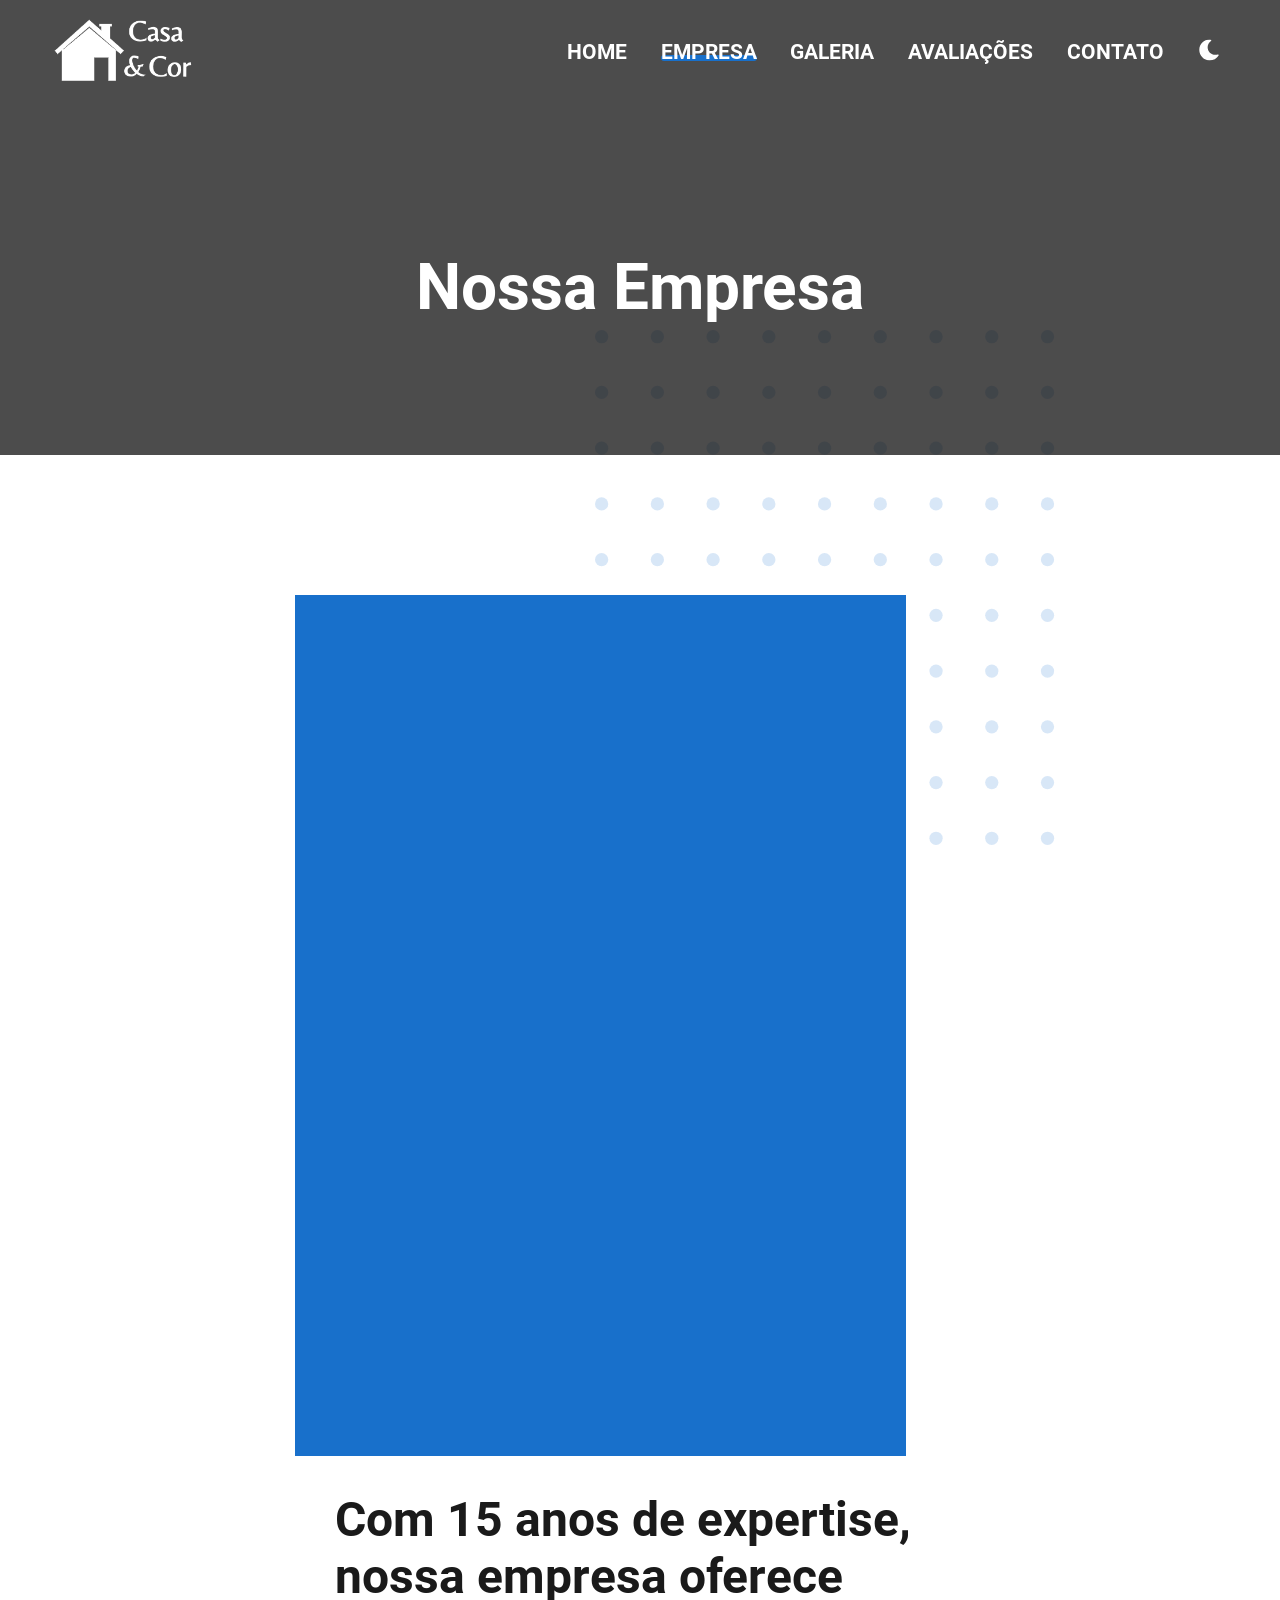
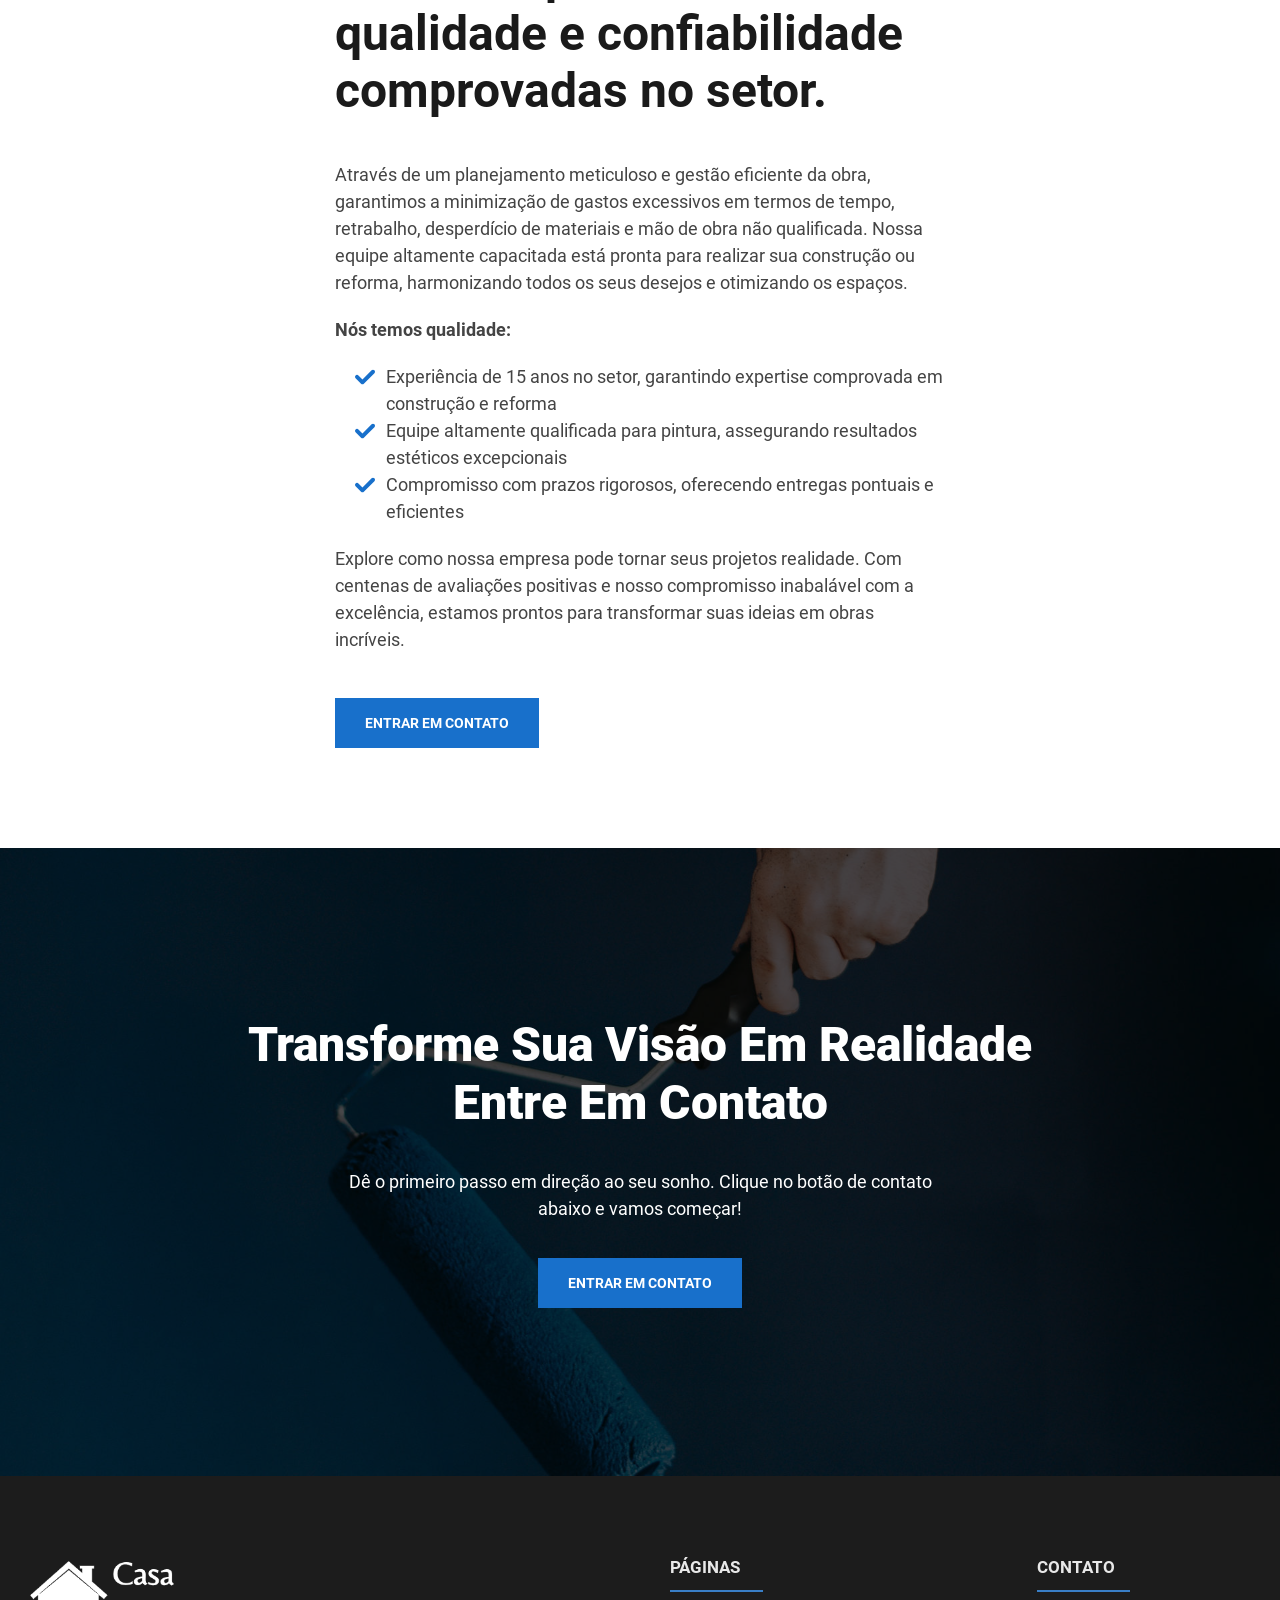
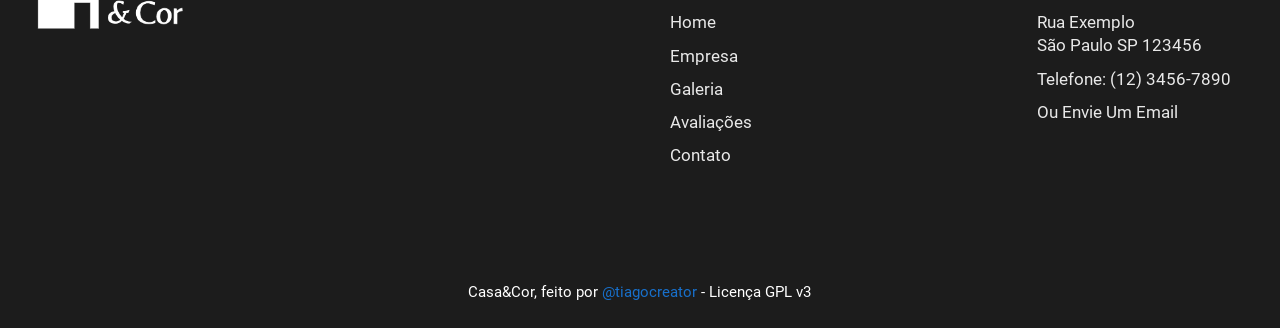
==== about.html @ 35d871e2 "Update License text under the footer" ====
<!DOCTYPE html>
<html lang="pt-BR">

<head>
    <meta charset="UTF-8" />
    <meta http-equiv="X-UA-Compatible" content="IE=edge" />
    <meta name="viewport" content="width=device-width, initial-scale=1.0" />

    <link rel="canonical" href="https://casa-e-cor.vercel.app/" />
    <meta name="description" content="Construção, reforma e pintura de qualidade para transformar seu espaço." />
    <meta name="keywords"
        content="construção, reforma, pintura, empreiteira, serviços de construção, renovação, reformas de casas, construção comercial, reparos, pintura de interiores, pintura de exteriores, construtora, empreiteiro, remodelação, empreiteira de obras, reforma residencial, serviços de pintura, obras comerciais">

    <!--Exibição em mídias sociais-->
    <meta property="og:title" content="" />
    <meta property="og:description" content="" />
    <meta property="og:type" content="website" />
    <meta property="og:url" content="" />
    <meta property="og:image" content="/images/social.jpg" />
    <meta property="og:image:secure_url" content="/images/social.jpg" />

    <!--Favicons-->
    <link rel="apple-touch-icon" sizes="180x180" href="/apple-touch-icon.png">
    <link rel="icon" type="image/png" sizes="32x32" href="/favicon-32x32.png">
    <link rel="icon" type="image/png" sizes="16x16" href="/favicon-16x16.png">
    <link rel="manifest" href="/site.webmanifest">
    <link rel="mask-icon" href="/safari-pinned-tab.svg" color="#5bbad5">
    <meta name="msapplication-TileColor" content="#2b5797">
    <meta name="theme-color" content="#ffffff">

    <!-- Pré-carregar -->
    <link rel="preload" as="image" href="/images/landing-about-m.jpg" />
    <link rel="preload" as="font" type="font/woff2" href="fonts/roboto-v29-latin-regular.woff2" crossorigin />
    <link rel="preload" as="font" type="font/woff2" href="fonts/roboto-v29-latin-700.woff2" crossorigin />

    <link rel="stylesheet" href="/css/root.css">
    <link rel="stylesheet" href="/css/about.css">
    <link rel="stylesheet" href="/css/dark.css">

    <title>Casa&Cor | Construção, Reforma e Pintura</title>
</head>

<body>
    <!--Para Leitores de Tela-->
    <a class="skip" aria-label="skip to main content" href="#main">Click To Skip To Main Content</a>

    <!-- ============================================ -->
    <!--                  Navegação                   -->
    <!-- ============================================ -->

    <div id="navigation">
        <div aria-hidden="true" class="background-color-div">
            <!--
                Esta div é usada para corrigir um erro de z-index onde o 
                #navbar-menu abre na frente da #navigation. Esta barra coloca
                o #navbar-menu atrás do #navigation.
            -->
        </div>
        <div class="container">
            <a class="logo" aria-label="click to go to home page" href="/index.html">
                <!--
                    Se não tiver uma verão dark do logo, remover a tag img da versão dark do logo, e também a classe .light da tag img da versão light do logo
                -->

                <!--Logo Light-->
                <img class="light" aria-hidden="true" src="/images/logo-light.png" decoding="async" alt="logo"
                    width="250" height="117" />

                <!--Logo Dark-->
                <img class="dark" aria-hidden="true" src="/images/logo-blue.png" decoding="async" loading="lazy"
                    alt="logo" width="250" height="117" />
            </a>

            <!--Nagevação Principal-->
            <nav id="navbar-menu">
                <ul>
                    <li><a href="/index.html">Home</a></li>
                    <li><a class="active" href="/about.html">Empresa</a></li>
                    <li><a href="/projects.html">Galeria</a></li>
                    <li><a href="/reviews.html">Avaliações</a></li>
                    <li><a href="/contact.html">Contato</a></li>
                </ul>
            </nav>

            <!--Ativar Modo Dark-->
            <button id="dark-mode-toggle">
                <svg class="moon" xmlns="http://www.w3.org/2000/svg" viewBox="0 0 480 480"
                    style="enable-background: new 0 0 480 480" xml:space="preserve">
                    <path
                        d="M459.782 347.328c-4.288-5.28-11.488-7.232-17.824-4.96-17.76 6.368-37.024 9.632-57.312 9.632-97.056 0-176-78.976-176-176 0-58.4 28.832-112.768 77.12-145.472 5.472-3.712 8.096-10.4 6.624-16.832S285.638 2.4 279.078 1.44C271.59.352 264.134 0 256.646 0c-132.352 0-240 107.648-240 240s107.648 240 240 240c84 0 160.416-42.688 204.352-114.176 3.552-5.792 3.04-13.184-1.216-18.496z" />
                </svg>
                <img class="sun" aria-hidden="true" src="/images/sun.svg" decoding="async" alt="lua" width="15"
                    height="15" />
            </button>

            <!--Ativar Navegação Mobile-->
            <button class="hamburger-menu">
                <span aria-hidden="true"></span>
            </button>
        </div>
    </div>

    <main id="main">
        <!-- ============================================ -->
        <!--                Página Principal              -->
        <!-- ============================================ -->

        <section id="int-hero">
            <h1 id="home-h">Nossa Empresa</h1>
            <picture>
                <source media="(max-width: 600px)" srcset="/images/landing-about-m.jpg">
                <source media="(min-width: 601px)" srcset="/images/landing-about.jpg">
                <img aria-hidden="true" decoding="async" src="/images/landing-about.jpg" alt="cabinets" width="500"
                    height="333">
            </picture>
        </section>

        <!-- ============================================ -->
        <!--                   Sobre                      -->
        <!-- ============================================ -->

        <section id="sidebyside" class="sidebyside">
            <div class="container">
                <div class="content">
                    <h2 class="title">Com 15 anos de expertise, nossa empresa oferece qualidade e confiabilidade
                        comprovadas no
                        setor.</h2>
                    <p>
                        Através de um planejamento meticuloso e gestão eficiente da obra, garantimos a minimização de
                        gastos
                        excessivos em
                        termos de tempo, retrabalho, desperdício de materiais e mão de obra não qualificada. Nossa
                        equipe altamente
                        capacitada
                        está pronta para realizar sua construção ou reforma, harmonizando todos os seus desejos e
                        otimizando os
                        espaços.
                    </p>
                    <p>
                        <strong>Nós temos qualidade:</strong>
                    </p>
                    <ul>
                        <li>
                            <img aria-hidden="true" loading="lazy" decoding="async" src="/images/check.svg"
                                alt="check mark" width="20" height="20">
                            <span>Experiência de 15 anos no setor, garantindo expertise comprovada em construção e
                                reforma</span>
                        </li>
                        <li>
                            <img aria-hidden="true" loading="lazy" decoding="async" src="/images/check.svg"
                                alt="check mark" width="20" height="20">
                            <span>Equipe altamente qualificada para pintura, assegurando resultados estéticos
                                excepcionais</span>
                        </li>
                        <li>
                            <img aria-hidden="true" loading="lazy" decoding="async" src="/images/check.svg"
                                alt="check mark" width="20" height="20">
                            <span>Compromisso com prazos rigorosos, oferecendo entregas pontuais e eficientes</span>
                        </li>
                    </ul>
                    <p>
                        Explore como nossa empresa pode tornar seus projetos realidade. Com
                        centenas de
                        avaliações positivas e nosso compromisso inabalável com a excelência, estamos prontos para
                        transformar suas
                        ideias em
                        obras incríveis.
                    </p>
                    <a class="button-solid" href="/contact.html">Entrar Em Contato</a>
                </div>
                <picture class="image-box">
                    <source media="(max-width: 600px)" srcset="/images/worker-2-m.jpg">
                    <source media="(min-width: 601px)" srcset="/images/worker-2.jpg">
                    <img aria-hidden="true" loading="lazy" decoding="async" src="/images/worker-2.jpg"
                        alt="engenheiros planejando a construção" width="600" height="620">
                </picture>
            </div>
        </section>

        <!-- ============================================ -->
        <!--                Call to Action                -->
        <!-- ============================================ -->

        <section id="cta">
            <div class="container">
                <h2 class="title">
                    Transforme Sua Visão Em Realidade <br />
                    Entre Em Contato
                </h2>
                <p>
                    Dê o primeiro passo em direção ao seu sonho. Clique no botão de contato abaixo e vamos começar!
                </p>
                <a href="/contact.html" class="button-solid">Entrar Em Contato</a>
            </div>
            <picture>
                <source media="(max-width: 600px)'" srcset="/images/paint-m.jpg" />
                <source media="(min-width: 601px)" srcset="/images/paint.jpg" />
                <img aria-hidden="true" loading="lazy" decoding="async" src="/images/paint.jpg" alt="pincel de tinta"
                    width="500" height="333" />
            </picture>
        </section>

    </main>

    <!-- ============================================ -->
    <!--                   Footer                     -->
    <!-- ============================================ -->

    <footer id="footer">
        <div class="container">
            <div class="left-section">
                <a class="logo" href="/index.html"><img loading="lazy" decoding="async" src="/images/logo-light.png"
                        alt="logo" width="264" height="78" /></a>
            </div>
            <div class="right-section">
                <div class="lists">
                    <ul>
                        <li>
                            <h2>Páginas</h2>
                        </li>
                        <li><a href="/index.html">Home</a></li>
                        <li><a href="/about.html">Empresa</a></li>
                        <li><a href="/projects.html">Galeria</a></li>
                        <li><a href="/testimonials.html">Avaliações</a></li>
                        <li><a href="/contact.html">Contato</a></li>
                    </ul>
                    <ul>
                        <li>
                            <h2>Contato</h2>
                        </li>
                        <li>
                            <a href="/contact.html">Rua Exemplo<br />São Paulo SP 123456</a>
                        </li>
                        <li><a href="tel:1234567890">Telefone: (12) 3456-7890</a></li>
                        <li><a href="mailto:email@email.com">Ou Envie Um Email</a></li>
                    </ul>
                </div>
            </div>
        </div>

        <div class="credit">
            <span>Casa&Cor, feito por </span>
            <a href="https://github.com/tiagocreator" target="_blank" rel="noopener">@tiagocreator</a>
            <span class="copyright">- Licença GPL v3</span>
        </div>
    </footer>

    <script defer src="/script/nav.js"></script>
    <script defer src="/script/dark.js"></script>
    <script defer src="./script/scroll.js"></script>

</body>

</html>
---- css/root.css ----
/*-- -------------------------- -->
<---      Estilos Globais       -->
<--- -------------------------- -*/
/* Mobile */
@media only screen and (min-width: 0em) {
  :root {
    --primary: #1870cb;
    --primaryShade: #3d89d9;
    --primaryDark: #0a116b;
    --bodyText: #1a1a1a;
  }
  @font-face {
    font-family: 'Roboto';
    font-style: normal;
    font-weight: 400;
    src: local(''), url('../fonts/roboto-v29-latin-regular.woff2') format('woff2'), url('../fonts/roboto-v29-latin-regular.woff') format('woff');
  }
  @font-face {
    font-family: 'Roboto';
    font-style: normal;
    font-weight: 700;
    src: local(''), url('../fonts/roboto-v29-latin-700.woff2') format('woff2'), url('../fonts/roboto-v29-latin-700.woff') format('woff');
  }
  @font-face {
    font-family: 'Roboto';
    font-style: normal;
    font-weight: 900;
    src: local(''), url('../fonts/roboto-v29-latin-900.woff2') format('woff2'), url('../fonts/roboto-v29-latin-900.woff') format('woff');
  }
  body,
  html {
    margin: 0;
    padding: 0;
    font-size: 100%;
    font-family: 'Roboto', Arial, sans-serif;
    color: var(--bodyText);
    overflow-x: hidden;
  }
  *,
  *:before,
  *:after {
    margin: 0;
    padding: 0;
    box-sizing: border-box;
  }
  body {
    transition: background-color 0.3s;
  }
  .container {
    position: relative;
    width: 92%;
    margin: auto;
  }
  h1,
  h2,
  h3,
  h4,
  h5,
  h6 {
    margin: 0;
    color: #1a1a1a;
  }
  p,
  li,
  a {
    font-size: 1.125em;
    line-height: 1.5em;
    margin: 0;
  }
  p,
  li {
    color: #444444;
  }
  a:hover,
  button:hover {
    cursor: pointer;
  }
  .button-solid {
    font-size: 0.875em;
    font-weight: bold;
    text-transform: uppercase;
    text-decoration: none;
    display: inline-block;
    width: auto;
    color: #fff;
    line-height: 3.57142857em;
    height: 3.57142857em;
    text-align: center;
    padding: 0 2.14285714em;
    position: relative;
    z-index: 1;
    background-color: var(--primary);
    transition: color 0.3s;
    transition-delay: 0.1s;
  }
  .button-solid:hover {
    color: #aad3e1;
  }
  .button-solid:hover:before {
    width: 100%;
  }
  .button-solid:before {
    content: '';
    position: absolute;
    display: block;
    height: 100%;
    opacity: 1;
    top: 0;
    left: 0;
    z-index: -1;
    background-color: #000;
    width: 0;
    transition: width 0.3s;
  }
  .skip {
    position: absolute;
    top: 0;
    left: 0;
    opacity: 0;
    z-index: -1111111;
  }
}
@media only screen and (min-width: 1024px) {
  body,
  html {
    padding: 0;
    margin: 0;
  }
}
@media only screen and (min-width: 2000px) {
  body,
  html {
    font-size: 0.85vw;
  }
}
/*-- -------------------------- -->
<---         Navegação          -->
<--- -------------------------- -*/
/* Mobile */
@media only screen and (max-width: 1023px) {
  #navigation {
    position: fixed;
    top: 0;
    left: 0;
    width: 100%;
    z-index: 10000;
    height: auto;
  }
  #navigation .background-color-div {
    position: absolute;
    top: 0;
    left: 0;
    background-color: #fff;
    width: 100%;
    height: 100%;
    box-shadow: rgba(149, 157, 165, 0.2) 0px 8px 24px;
  }
  #navigation .container {
    padding: 0.8125em 0;
    width: 96%;
  }
  #navigation .logo {
    display: inline-block;
    height: 1.875em;
    width: auto;
  }
  #navigation .logo img {
    width: auto;
    height: 100%;
  }
  #navigation .logo .light {
    display: none;
  }
  #navigation .logo .dark {
    display: block;
  }
  #navigation .hamburger-menu {
    position: absolute;
    right: 0em;
    border: none;
    height: 3em;
    width: 3em;
    z-index: 100;
    display: block;
    background: transparent;
    padding: 0;
    top: 50%;
    transform: translateY(-50%);
    transition: top 0.3s;
  }
  #navigation .hamburger-menu span {
    height: 2px;
    width: 1.875em;
    background-color: #000;
    display: block;
    position: absolute;
    left: 50%;
    transform: translateX(-50%);
    transition: background-color 0.3s;
  }
  #navigation .hamburger-menu span:before {
    content: '';
    position: absolute;
    display: block;
    height: 2px;
    width: 80%;
    background: #000;
    opacity: 1;
    top: -6px;
    left: 0;
    transition: width 0.3s, left 0.3s, top 0.3s, transform 0.5s;
  }
  #navigation .hamburger-menu span:after {
    content: '';
    position: absolute;
    display: block;
    height: 2px;
    width: 80%;
    background: #000;
    opacity: 1;
    top: 6px;
    left: 0;
    transition: width 0.3s, left 0.3s, top 0.3s, transform 0.3s;
  }
  #navigation .hamburger-menu.clicked span {
    background-color: transparent;
  }
  #navigation .hamburger-menu.clicked span:before {
    width: 100%;
    transform: translate(-50%, -50%) rotate(225deg);
    left: 50%;
    top: 50%;
  }
  #navigation .hamburger-menu.clicked span:after {
    width: 100%;
    transform: translate(-50%, -50%) rotate(-225deg);
    left: 50%;
    top: 50%;
  }
  #navigation #navbar-menu {
    position: fixed;
    right: 0;
    padding: 0;
    width: 100%;
    border-radius: 0 0 0.375em 0.375em;
    z-index: -1;
    overflow: hidden;
    box-shadow: rgba(149, 157, 165, 0.2) 0px 8px 24px;
    background-color: #fff;
    top: 4em;
    padding-top: 0;
    height: 0;
    transition: height 0.3s, padding-top 0.3s, top 0.3s;
  }
  #navigation #navbar-menu ul {
    padding: 0;
    perspective: 700px;
  }
  #navigation #navbar-menu ul li {
    list-style: none;
    margin-bottom: 1.5em;
    text-align: center;
    transform-style: preserve-3d;
    opacity: 0;
    transform: translateY(-0.4375em) rotateX(90deg);
    transition: opacity 0.5s, transform 0.5s;
  }
  #navigation #navbar-menu ul li:nth-of-type(1) {
    transition-delay: 0.1s;
  }
  #navigation #navbar-menu ul li:nth-of-type(2) {
    transition-delay: 0.2s;
  }
  #navigation #navbar-menu ul li:nth-of-type(3) {
    transition-delay: 0.3s;
  }
  #navigation #navbar-menu ul li:nth-of-type(4) {
    transition-delay: 0.4s;
  }
  #navigation #navbar-menu ul li:nth-of-type(5) {
    transition-delay: 0.5s;
  }
  #navigation #navbar-menu ul li a {
    text-decoration: none;
    text-transform: uppercase;
    color: #000;
    font-size: 1.1875em;
    text-align: center;
    display: inline-block;
    position: relative;
    font-weight: bold;
  }
  #navigation #navbar-menu ul li a.active:before {
    content: '';
    position: absolute;
    display: block;
    height: 0.42105263em;
    background: var(--primary);
    opacity: 1;
    bottom: 0.26315789em;
    border-radius: 0.21052632em;
    left: -0.31578947em;
    right: -0.31578947em;
    z-index: -1;
  }
  #navigation #navbar-menu.open {
    height: 19.125em;
    padding-top: 1.25em;
    z-index: -100;
  }
  #navigation #navbar-menu.open ul li {
    opacity: 1;
    transform: translateY(0) rotateX(0);
  }
}
/* Desktop */
@media only screen and (min-width: 64em) {
  ::-webkit-scrollbar-track {
    -webkit-box-shadow: inset 0 0 0.375em rgba(0, 0, 0, 0.3);
    background-color: #fff;
  }
  ::-webkit-scrollbar-track-piece {
    background-color: #f0f0f0;
  }
  ::-webkit-scrollbar {
    width: 0.75em;
    background-color: #f5f5f5;
  }
  ::-webkit-scrollbar-thumb {
    border-radius: 0.625em;
    background: var(--primary);
  }
  body.scroll #navigation .background-color-div {
    height: 100%;
    box-shadow: rgba(100, 100, 111, 0.2) 0px 7px 29px 0px;
  }
  body.scroll #navigation .logo .light {
    display: none;
  }
  body.scroll #navigation .logo .dark {
    display: block;
  }
  body.scroll #navigation #navbar-menu ul li a {
    color: #1a1a1a;
  }
  body.scroll #dark-mode-toggle svg path {
    fill: #000;
  }
  body.dark-mode #navigation .background-color-div {
    height: 100%;
    box-shadow: rgba(100, 100, 111, 0.2) 0px 7px 29px 0px;
  }
  #navigation {
    width: 100%;
    height: 6.25em;
    position: fixed;
    top: 0;
    left: 0;
    z-index: 200000;
    padding: 0;
    display: flex;
    align-items: center;
  }
  #navigation .background-color-div {
    position: absolute;
    top: 0;
    left: 0;
    width: 100%;
    background-color: #fff;
    height: 0;
    transition: height 0.3s;
  }
  #navigation .container {
    max-width: 75em;
    display: flex;
    justify-content: flex-end;
    align-items: center;
  }
  #navigation .logo {
    margin-right: auto;
    height: 3.75em;
    width: auto;
  }
  #navigation .logo img {
    width: auto;
    height: 100%;
  }
  #navigation #navbar-menu ul {
    padding: 0;
    display: flex;
    justify-content: flex-end;
    align-items: center;
  }
  #navigation #navbar-menu ul li {
    list-style: none;
    margin-left: 1.875em;
    padding-top: 0.1875em;
  }
  #navigation #navbar-menu ul li a {
    text-decoration: none;
    font-weight: bold;
    font-size: 1.1875em;
    text-transform: uppercase;
    position: relative;
    z-index: 1;
    color: #fff;
    transition: color 0.3s;
  }
  #navigation #navbar-menu ul li a:before {
    content: '';
    position: absolute;
    display: block;
    height: 0.31578947em;
    border-radius: 0.15789474em;
    background: var(--primary);
    opacity: 1;
    bottom: 0.10526316em;
    z-index: -1;
    left: 0;
    width: 0%;
    transition: width 0.3s;
  }
  #navigation #navbar-menu ul li a:hover:before {
    width: 100%;
  }
  #navigation #navbar-menu ul li a.active:before {
    content: '';
    position: absolute;
    display: block;
    width: 100%;
    height: 0.31578947em;
    background: var(--primary);
    opacity: 1;
    bottom: 0.10526316em;
    border-radius: 0.15789474em;
    left: 0em;
    right: -0.31578947em;
    z-index: -1;
    transition: bottom 0.3s;
  }
  #navigation .hamburger-menu {
    display: none;
  }
}
/* Modo Escuro Mobile */
@media only screen and (max-width: 1023px) {
  body.dark-mode #navigation .background-color-div {
    background-color: var(--dark);
  }
  body.dark-mode #navigation .hamburger-menu.clicked span {
    background-color: var(--dark);
  }
  body.dark-mode #navigation .hamburger-menu span {
    background-color: #fff;
  }
  body.dark-mode #navigation .hamburger-menu span:before,
  body.dark-mode #navigation .hamburger-menu span:after {
    background-color: #fff;
  }
  body.dark-mode #navigation .logo .light {
    display: block;
  }
  body.dark-mode #navigation .logo .dark {
    display: none !important;
  }
  body.dark-mode #navigation #navbar-menu {
    background-color: var(--medium);
  }
  body.dark-mode #navigation #navbar-menu ul li a {
    color: #fff;
  }
  body.dark-mode #navigation #navbar-menu ul li a:before {
    background: var(--accent);
  }
  body.dark-mode #navigation #navbar-menu ul li a.active {
    color: var(--primary);
  }
}
/* Modo Escuro Desktop */
@media only screen and (min-width: 1024px) {
  body.dark-mode #navigation .background-color-div {
    background-color: var(--dark);
  }
  body.dark-mode #navigation .logo .light {
    display: block;
  }
  body.dark-mode #navigation .logo .dark {
    display: none !important;
  }
  body.dark-mode #navigation #navbar-menu ul li a {
    color: #fff;
  }
  body.dark-mode #navigation #navbar-menu ul li a:before {
    background: var(--accent);
  }
  body.dark-mode #navigation #navbar-menu ul li a.active {
    color: var(--primary);
  }
}
/*-- -------------------------- -->
<---  Apresentação Da página    -->
<--- -------------------------- -*/
/* Mobile */
@media only screen and (min-width: 0em) {
  #int-hero {
    display: flex;
    justify-content: center;
    align-items: center;
    flex-direction: column;
    position: relative;
    z-index: 1;
    min-height: 30vh;
    padding-top: 3.125em;
  }
  #int-hero:before {
    content: '';
    position: absolute;
    display: block;
    height: 100%;
    width: 100%;
    background: #000;
    opacity: 0.7;
    top: 0;
    left: 0;
    z-index: -1;
  }
  #int-hero picture {
    position: absolute;
    top: 0;
    left: 0;
    height: 100%;
    width: 100%;
    z-index: -2;
  }
  #int-hero picture img {
    position: absolute;
    top: 0;
    left: 0;
    height: 100%;
    width: 100%;
    object-fit: cover;
  }
  #int-hero h1 {
    color: #fff;
    font-size: 2.13333333em;
    text-align: center;
    margin: 0 auto;
    position: relative;
    width: 96%;
    max-width: 7.8125em;
    margin-top: 1.09375em;
    margin-bottom: 0.46875em;
  }
  #int-hero p {
    color: #fff;
    text-align: center;
    max-width: 22.22222222em;
    margin: auto;
    margin-bottom: 1.66666667em;
    display: block;
    width: 96%;
  }
}
/* Tablet */
@media only screen and (min-width: 48em) {
  #int-hero {
    font-size: 16px;
  }
  #int-hero h1 {
    font-size: 4em;
  }
}
/* Desktop Pequeno */
@media only screen and (min-width: 64em) {
  #int-hero {
    min-height: 18.75em;
    height: auto;
    padding-top: 11.25em;
    padding-block-end: 6.25em;
    background-attachment: fixed;
    font-size: inherit;
  }
}
/*-- -------------------------- -->
<---           Footer           -->
<--- -------------------------- -*/
/* Mobile */
@media only screen and (min-width: 0em) {
  #footer {
    background: #1c1c1c;
    padding: 5.25em 0 1.25em;
    font-size: min(4vw, 1.2em);
  }
  #footer .left-section {
    margin: auto;
    margin-bottom: 3.125em;
    text-align: center;
  }
  #footer .left-section .logo {
    display: inline-block;
    margin: auto;
    width: auto;
    height: 3.125em;
    margin-bottom: 1.875em;
    text-align: center;
  }
  #footer .left-section .logo img {
    width: auto;
    height: 100%;
    display: block;
  }
  #footer .left-section p {
    font-size: 0.875em;
    line-height: 1.92857143;
    color: #fff;
    opacity: 0.9;
    text-align: center;
    width: 100%;
    width: 21.92857143em;
    margin: auto;
  }
  #footer .right-section {
    width: 96%;
    max-width: 25.4375em;
    margin: auto;
  }
  #footer .right-section .lists {
    display: flex;
    justify-content: space-between;
    flex-wrap: wrap;
    width: 96%;
    max-width: 19.1875em;
    margin: auto;
  }
  #footer .right-section .lists ul {
    padding: 0;
    margin-bottom: 0;
    margin-top: 0;
  }
  #footer .right-section .lists ul:nth-of-type(3) {
    margin-top: 3.125em;
  }
  #footer .right-section .lists ul:nth-of-type(3) li {
    display: flex;
    justify-content: flex-start;
    align-items: center;
    margin-bottom: 0.88888889em;
  }
  #footer .right-section .lists ul:nth-of-type(3) li:last-of-type {
    margin-bottom: 0;
  }
  #footer .right-section .lists ul li {
    list-style: none;
    margin-bottom: 0.66666667em;
    color: #fff;
    font-size: 1em;
    opacity: 0.9;
  }
  #footer .right-section .lists ul li a {
    text-decoration: none;
    color: #fff;
    line-height: 1.16666667;
    transition: color 0.3s;
  }
  #footer .right-section .lists ul li a:hover {
    color: var(--primary);
  }
  #footer .right-section .lists ul h2 {
    color: #fff;
    font-size: 1.125em;
    line-height: 1.16666667;
    margin-bottom: 2.05555556em;
    text-transform: uppercase;
    font-weight: bold;
    position: relative;
  }
  #footer .right-section .lists ul h2:before {
    content: '';
    position: absolute;
    display: block;
    height: 0.11111111em;
    width: 5.38888889em;
    background: var(--primaryShade);
    opacity: 1;
    bottom: -0.88888889em;
    left: 0;
  }
  #footer .right-section .buttons {
    display: flex;
    justify-content: center;
  }
  #footer .right-section .button-solid {
    margin: 0;
    height: 2.94444444em;
    padding-top: 0.16666667em;
    width: 13.88888889em;
  }
  #footer .credit {
    color: #fff;
    width: 96%;
    margin: auto;
    text-align: center;
    margin-top: 6.25em;
    line-height: 2.25em;
    font-size: 1em;
  }
  #footer .credit a {
    color: var(--primary);
    text-decoration: none;
    font-size: 1em;
  }
  #footer .credit a:hover {
    text-decoration: underline;
  }
  #footer .credit .copyright {
    display: block;
    font-size: 1em;
  }
}
/* Desktop Pequeno */
@media only screen and (min-width: 64em) {
  #footer {
    font-size: min(1.2vw, 1em);
  }
  #footer .container {
    display: flex;
    flex-direction: row;
    flex-wrap: nowrap;
    justify-content: space-between;
    width: 96%;
    max-width: 82.5em;
    margin: auto;
    padding: 0;
  }
  #footer .left-section {
    width: 25.5625em;
    margin: 0;
    text-align: left;
  }
  #footer .left-section .logo {
    text-align: left;
    margin-left: 0;
    height: 4.375em;
  }
  #footer .left-section p {
    text-align: left;
    margin-left: 0;
  }
  #footer .right-section {
    margin: 0;
    width: 38.0625em;
    max-width: none;
  }
  #footer .right-section .lists {
    width: 96%;
    max-width: 48.0625em;
    margin: 0;
    max-width: initial;
  }
  #footer .right-section .lists ul:nth-of-type(3) {
    margin-top: 0;
  }
  #footer .right-section .lists ul:nth-of-type(3) li:first-of-type {
    margin-bottom: 0;
  }
  #footer .right-section .lists ul li a {
    position: relative;
  }
  #footer .right-section .lists ul li a:before {
    content: '';
    position: absolute;
    display: block;
    height: 0.11111111em;
    width: 0%;
    background: var(--primary);
    opacity: 1;
    bottom: -0.16666667em;
    left: 0;
    transition: width 0.3s;
  }
  #footer .right-section .lists ul li a:hover:before {
    width: 100%;
  }
  #footer .right-section .buttons {
    justify-content: flex-start;
  }
  #footer .credit .copyright {
    display: inline-block;
  }
}
/* Modo Escuro */
@media only screen and (min-width: 0em) {
  body.dark-mode #footer {
    background: #061623;
  }
}
---- css/about.css ----
/*-- -------------------------- -->
<---       Lado A Lado          -->
<--- -------------------------- -*/
/* Mobile */
@media only screen and (min-width: 0em) {
  #sidebyside {
    padding: 50px 0;
  }
  #sidebyside .container {
    display: flex;
    justify-content: center;
    flex-direction: column;
    align-items: center;
  }
  #sidebyside .content {
    order: 2;
    margin: auto;
    margin-top: 4.6875em;
    max-width: 38.1875em;
  }
  #sidebyside .content h2 {
    font-size: 3em;
    margin-bottom: 0.875em;
  }
  #sidebyside .content p {
    margin-bottom: 1.11111111em;
  }
  #sidebyside .content ul {
    padding-left: 1.25em;
    margin-bottom: 1.25em;
  }
  #sidebyside .content ul li {
    list-style: none;
    display: flex;
    justify-content: flex-start;
    align-items: flex-start;
  }
  #sidebyside .content ul li img {
    margin-right: 0.625em;
    margin-top: 0.22222222em;
  }
  #sidebyside .content .button-solid {
    margin-top: 1.78571429em;
  }
  #sidebyside .image-box {
    display: block;
    position: relative;
    margin: auto;
    width: 38.1875em;
    height: 53.8125em;
    font-size: min(1.4vw, 1em);
  }
  #sidebyside .image-box:before {
    content: '';
    position: absolute;
    display: block;
    height: 100%;
    width: 100%;
    background: var(--primary);
    opacity: 1;
    top: 2.5em;
    left: -2.5em;
  }
  #sidebyside .image-box:after {
    content: '';
    position: absolute;
    display: block;
    height: 32.25em;
    width: 28.75em;
    background: url('/images/content-circles.svg');
    background-size: contain;
    background-position: center;
    background-repeat: no-repeat;
    opacity: 1;
    top: -14.125em;
    right: -6.8125em;
    z-index: -1;
  }
  #sidebyside .image-box img {
    position: absolute;
    top: 0;
    left: 0;
    height: 100%;
    width: 100%;
    object-fit: cover;
  }
}
/* Entre */
@media only screen and (min-width: 666px) {
  #sidebyside {
    padding: 6.25em 0;
  }
}
/* Desktop Pequeno */
@media only screen and (min-width: 1300px) {
  #sidebyside {
    padding: 9.375em 0;
  }
  #sidebyside .container {
    max-width: 86.9375em;
    flex-direction: row;
    justify-content: space-between;
    align-items: flex-start;
  }
  #sidebyside .content {
    margin: 0;
    width: 60%;
  }
  #sidebyside .image-box {
    margin: 0;
    margin-right: 10.625em;
  }
}
/*-- -------------------------- -->
<---      Call To Action        -->
<--- -------------------------- -*/
/* Mobile */
@media only screen and (min-width: 0em) {
  #cta {
    position: relative;
    padding: 3.125em 0;
  }
  #cta:before {
    content: '';
    position: absolute;
    display: block;
    height: 100%;
    width: 100%;
    background: #000;
    opacity: 0.7;
    top: 0;
    left: 0;
    z-index: -1;
  }
  #cta .container {
    text-align: center;
  }
  #cta picture {
    position: absolute;
    top: 0;
    left: 0;
    height: 100%;
    width: 100%;
    z-index: -2;
  }
  #cta picture img {
    position: absolute;
    top: 0;
    left: 0;
    height: 100%;
    width: 100%;
    object-fit: cover;
  }
  #cta .title {
    font-weight: 900;
    font-size: min(9vw, 3em);
    line-height: 1.20833333;
    color: #fff;
    position: relative;
    margin-bottom: 0.75em;
    text-align: center;
  }
  #cta p {
    color: #fff;
    text-align: center;
    opacity: 1;
    margin: auto;
    margin-bottom: 2em;
    width: 96%;
    max-width: 33.22222222em;
  }
}
/* Desktop Pequeno */
@media only screen and (min-width: 64em) {
  #cta {
    padding: 10.5em 0;
  }
}
/* Desktop Grande */
@media only screen and (min-width: 1300px) {
  #cta {
    position: relative;
    margin-top: 6.25em;
  }
  #cta:before {
    display: none;
  }
  #cta:after {
    content: '';
    position: absolute;
    display: block;
    height: 69.25em;
    width: 125em;
    background: url('../images/cta-squares.svg');
    background-size: contain;
    background-position: center;
    background-repeat: no-repeat;
    opacity: 1;
    bottom: 0;
    left: 50%;
    transform: translateX(-50%);
    z-index: -3;
  }
  #cta .container {
    width: 90.0625%;
    margin: auto;
  }
  #cta picture {
    width: 90.0625%;
    left: 50%;
    transform: translateX(-50%);
  }
  #cta picture:before {
    content: '';
    position: absolute;
    display: block;
    height: 100%;
    width: 100%;
    background: #000;
    opacity: 0.7;
    top: 0;
    left: 0;
    z-index: 1;
  }
}
/* Modo Escuro */
@media only screen and (min-width: 0em) {
  body.dark-mode #cta:after {
    display: none;
  }
}
---- css/dark.css ----
/*-- ------------------------------------- -->
<---   Estilos Globais De Modo Escuro  --- -->
<--- ------------------------------------- -*/
/* Mobile */
@media only screen and (min-width: 0em) {
  :root {
    --dark: #082032;
    --medium: #2c394b;
    --accent: #334756;
  }
  body.dark-mode {
    background-color: var(--dark);
  }
  body.dark-mode p,
  body.dark-mode li,
  body.dark-mode h1,
  body.dark-mode h2,
  body.dark-mode h3,
  body.dark-mode h4,
  body.dark-mode h5,
  body.dark-mode h6 {
    color: #fff;
  }
  body.dark-mode .light {
    display: none;
  }
  body.dark-mode .dark {
    display: block !important;
  }
  .dark {
    display: none;
  }
}
/*-- -------------------------- -->
<---      Ativação Dark Mode    -->
<--- -------------------------- -*/
/* Mobile */
@media only screen and (min-width: 0em) {
  body.dark-mode #dark-mode-toggle .sun {
    transform: translate(-50%, -50%);
    opacity: 1;
  }
  body.dark-mode #dark-mode-toggle .moon {
    transform: translate(-50%, -150%);
    opacity: 0;
  }
  #dark-mode-toggle {
    display: block;
    position: absolute;
    top: 50%;
    transform: translateY(-50%);
    right: 3.75em;
    width: 3em;
    height: 3em;
    background: transparent;
    border: none;
    overflow: hidden;
    padding: 0;
  }
  #dark-mode-toggle img,
  #dark-mode-toggle svg {
    position: absolute;
    top: 50%;
    left: 50%;
    transform: translate(-50%, -50%);
    width: 1.5625em;
    height: 1.5625em;
    pointer-events: none;
  }
  #dark-mode-toggle .moon {
    z-index: 2;
    transition: transform 0.3s, opacity 0.3s, fill 0.3s;
    fill: #000;
  }
  #dark-mode-toggle .sun {
    z-index: 1;
    transform: translate(-50%, 100%);
    opacity: 0;
    transition: transform 0.3s, opacity 0.3s;
  }
}
/* Desktop */
@media only screen and (min-width: 64em) {
  #dark-mode-toggle {
    position: relative;
    top: auto;
    right: auto;
    transform: none;
    margin-left: 1.875em;
    margin-bottom: 0em;
  }
  #dark-mode-toggle .moon {
    fill: #fff;
  }
}
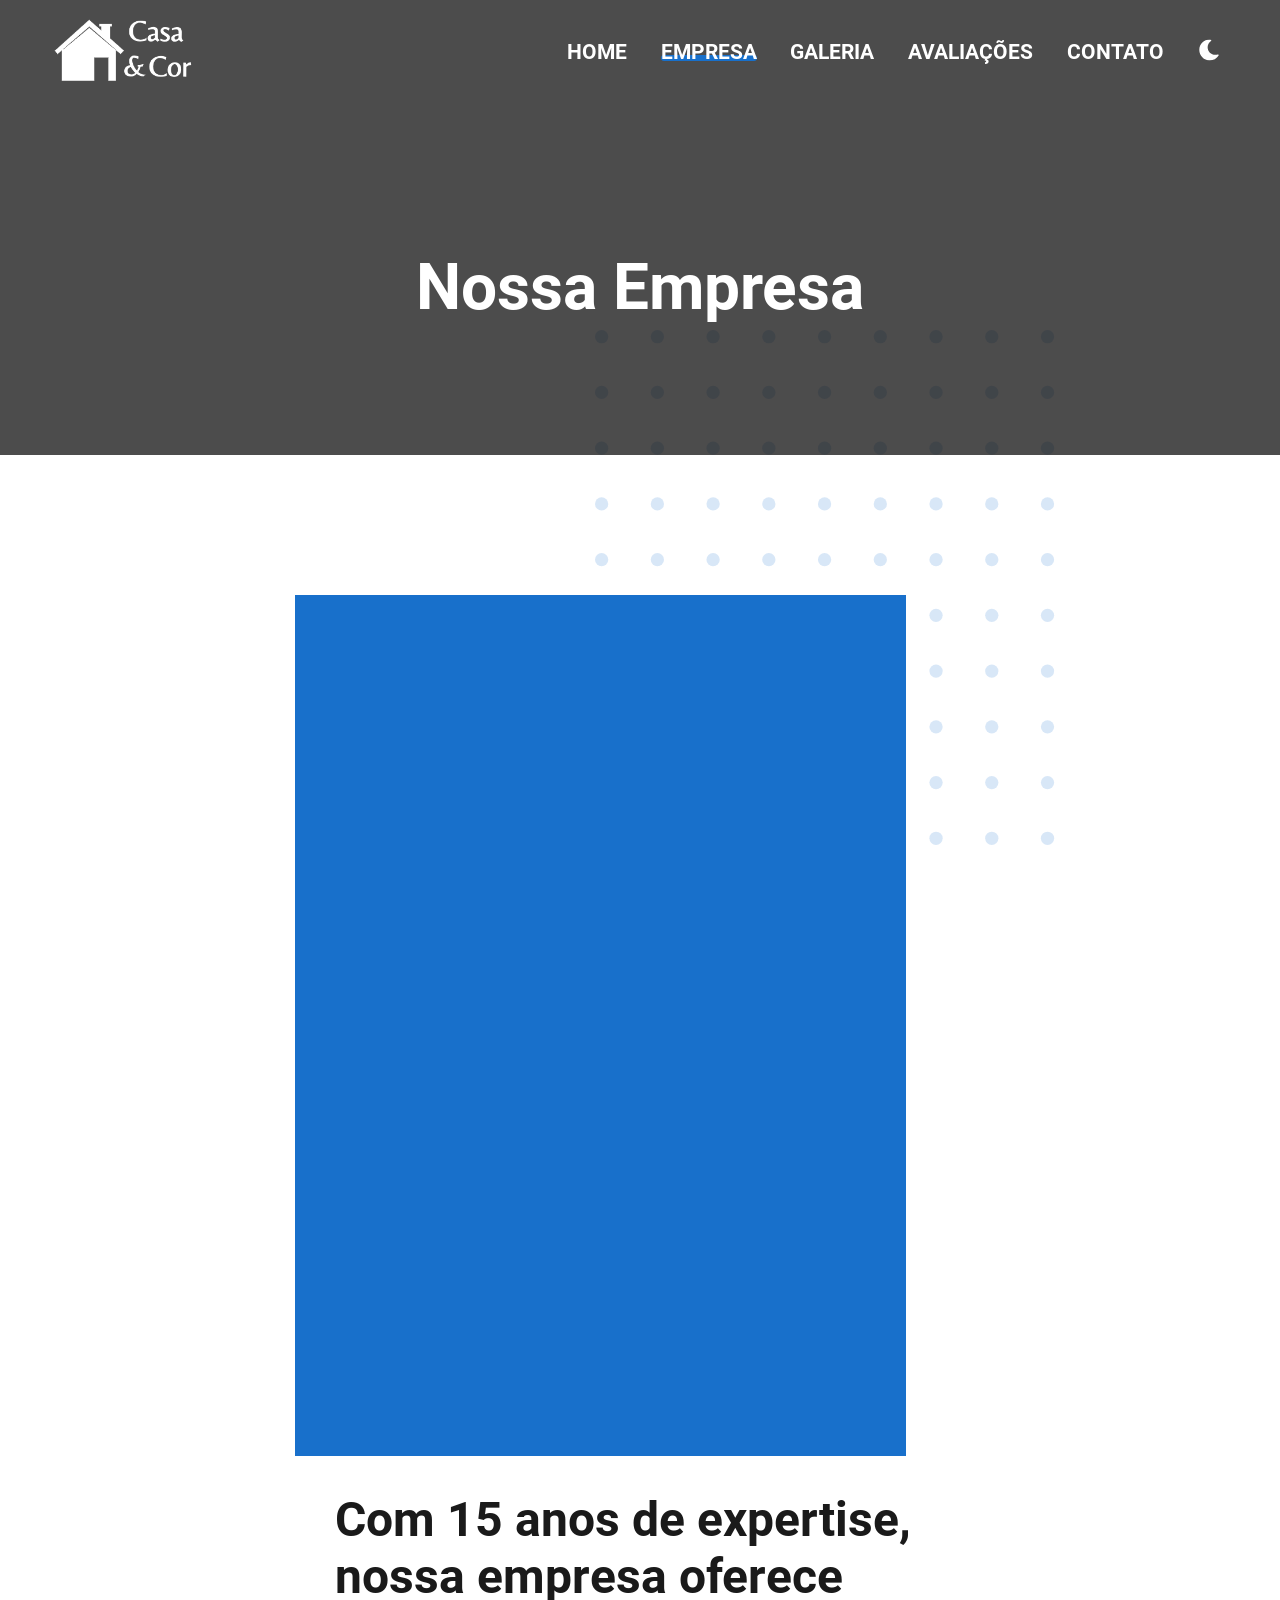
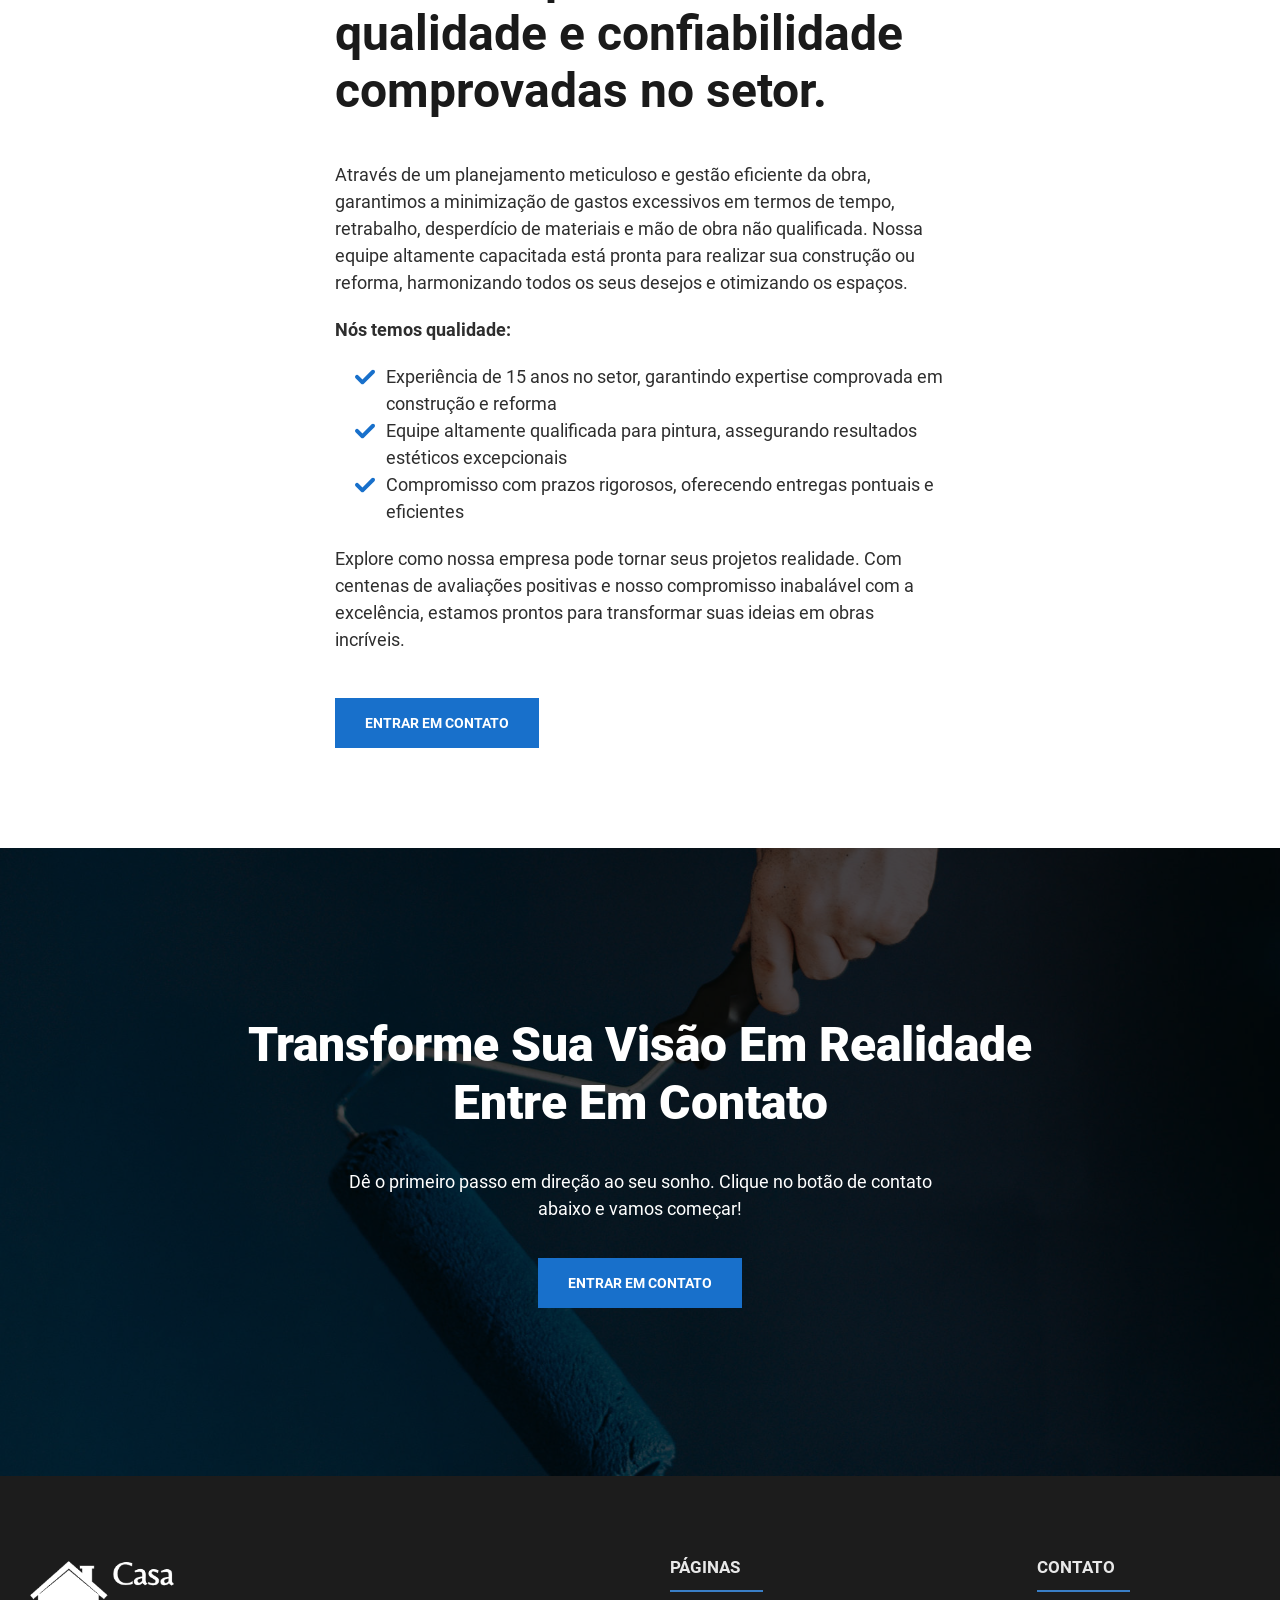
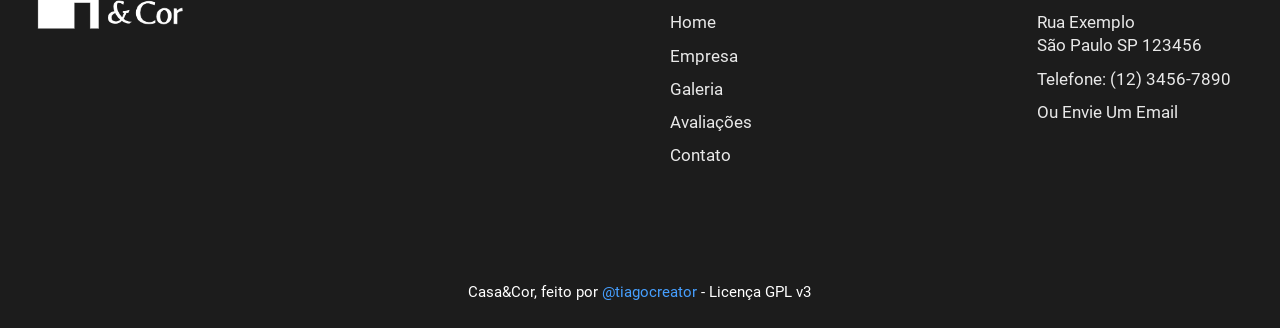
==== commit fc64194f: "Improve accessibility" ====
--- a/about.html
+++ b/about.html
@@ -83,8 +83,8 @@
             </nav>
 
             <!--Ativar Modo Dark-->
-            <button id="dark-mode-toggle">
-                <svg class="moon" xmlns="http://www.w3.org/2000/svg" viewBox="0 0 480 480"
+            <button id="dark-mode-toggle" title="Ativar Modo Escuro">
+                <svg aria-hidden="true" class="moon" xmlns="http://www.w3.org/2000/svg" viewBox="0 0 480 480"
                     style="enable-background: new 0 0 480 480" xml:space="preserve">
                     <path
                         d="M459.782 347.328c-4.288-5.28-11.488-7.232-17.824-4.96-17.76 6.368-37.024 9.632-57.312 9.632-97.056 0-176-78.976-176-176 0-58.4 28.832-112.768 77.12-145.472 5.472-3.712 8.096-10.4 6.624-16.832S285.638 2.4 279.078 1.44C271.59.352 264.134 0 256.646 0c-132.352 0-240 107.648-240 240s107.648 240 240 240c84 0 160.416-42.688 204.352-114.176 3.552-5.792 3.04-13.184-1.216-18.496z" />
@@ -94,7 +94,7 @@
             </button>
 
             <!--Ativar Navegação Mobile-->
-            <button class="hamburger-menu">
+            <button class="hamburger-menu" title="Abrir Menu">
                 <span aria-hidden="true"></span>
             </button>
         </div>
--- a/css/root.css
+++ b/css/root.css
@@ -1,796 +1 @@
-/*-- -------------------------- -->
-<---      Estilos Globais       -->
-<--- -------------------------- -*/
-/* Mobile */
-@media only screen and (min-width: 0em) {
-  :root {
-    --primary: #1870cb;
-    --primaryShade: #3d89d9;
-    --primaryDark: #0a116b;
-    --bodyText: #1a1a1a;
-  }
-  @font-face {
-    font-family: 'Roboto';
-    font-style: normal;
-    font-weight: 400;
-    src: local(''), url('../fonts/roboto-v29-latin-regular.woff2') format('woff2'), url('../fonts/roboto-v29-latin-regular.woff') format('woff');
-  }
-  @font-face {
-    font-family: 'Roboto';
-    font-style: normal;
-    font-weight: 700;
-    src: local(''), url('../fonts/roboto-v29-latin-700.woff2') format('woff2'), url('../fonts/roboto-v29-latin-700.woff') format('woff');
-  }
-  @font-face {
-    font-family: 'Roboto';
-    font-style: normal;
-    font-weight: 900;
-    src: local(''), url('../fonts/roboto-v29-latin-900.woff2') format('woff2'), url('../fonts/roboto-v29-latin-900.woff') format('woff');
-  }
-  body,
-  html {
-    margin: 0;
-    padding: 0;
-    font-size: 100%;
-    font-family: 'Roboto', Arial, sans-serif;
-    color: var(--bodyText);
-    overflow-x: hidden;
-  }
-  *,
-  *:before,
-  *:after {
-    margin: 0;
-    padding: 0;
-    box-sizing: border-box;
-  }
-  body {
-    transition: background-color 0.3s;
-  }
-  .container {
-    position: relative;
-    width: 92%;
-    margin: auto;
-  }
-  h1,
-  h2,
-  h3,
-  h4,
-  h5,
-  h6 {
-    margin: 0;
-    color: #1a1a1a;
-  }
-  p,
-  li,
-  a {
-    font-size: 1.125em;
-    line-height: 1.5em;
-    margin: 0;
-  }
-  p,
-  li {
-    color: #444444;
-  }
-  a:hover,
-  button:hover {
-    cursor: pointer;
-  }
-  .button-solid {
-    font-size: 0.875em;
-    font-weight: bold;
-    text-transform: uppercase;
-    text-decoration: none;
-    display: inline-block;
-    width: auto;
-    color: #fff;
-    line-height: 3.57142857em;
-    height: 3.57142857em;
-    text-align: center;
-    padding: 0 2.14285714em;
-    position: relative;
-    z-index: 1;
-    background-color: var(--primary);
-    transition: color 0.3s;
-    transition-delay: 0.1s;
-  }
-  .button-solid:hover {
-    color: #aad3e1;
-  }
-  .button-solid:hover:before {
-    width: 100%;
-  }
-  .button-solid:before {
-    content: '';
-    position: absolute;
-    display: block;
-    height: 100%;
-    opacity: 1;
-    top: 0;
-    left: 0;
-    z-index: -1;
-    background-color: #000;
-    width: 0;
-    transition: width 0.3s;
-  }
-  .skip {
-    position: absolute;
-    top: 0;
-    left: 0;
-    opacity: 0;
-    z-index: -1111111;
-  }
-}
-@media only screen and (min-width: 1024px) {
-  body,
-  html {
-    padding: 0;
-    margin: 0;
-  }
-}
-@media only screen and (min-width: 2000px) {
-  body,
-  html {
-    font-size: 0.85vw;
-  }
-}
-/*-- -------------------------- -->
-<---         Navegação          -->
-<--- -------------------------- -*/
-/* Mobile */
-@media only screen and (max-width: 1023px) {
-  #navigation {
-    position: fixed;
-    top: 0;
-    left: 0;
-    width: 100%;
-    z-index: 10000;
-    height: auto;
-  }
-  #navigation .background-color-div {
-    position: absolute;
-    top: 0;
-    left: 0;
-    background-color: #fff;
-    width: 100%;
-    height: 100%;
-    box-shadow: rgba(149, 157, 165, 0.2) 0px 8px 24px;
-  }
-  #navigation .container {
-    padding: 0.8125em 0;
-    width: 96%;
-  }
-  #navigation .logo {
-    display: inline-block;
-    height: 1.875em;
-    width: auto;
-  }
-  #navigation .logo img {
-    width: auto;
-    height: 100%;
-  }
-  #navigation .logo .light {
-    display: none;
-  }
-  #navigation .logo .dark {
-    display: block;
-  }
-  #navigation .hamburger-menu {
-    position: absolute;
-    right: 0em;
-    border: none;
-    height: 3em;
-    width: 3em;
-    z-index: 100;
-    display: block;
-    background: transparent;
-    padding: 0;
-    top: 50%;
-    transform: translateY(-50%);
-    transition: top 0.3s;
-  }
-  #navigation .hamburger-menu span {
-    height: 2px;
-    width: 1.875em;
-    background-color: #000;
-    display: block;
-    position: absolute;
-    left: 50%;
-    transform: translateX(-50%);
-    transition: background-color 0.3s;
-  }
-  #navigation .hamburger-menu span:before {
-    content: '';
-    position: absolute;
-    display: block;
-    height: 2px;
-    width: 80%;
-    background: #000;
-    opacity: 1;
-    top: -6px;
-    left: 0;
-    transition: width 0.3s, left 0.3s, top 0.3s, transform 0.5s;
-  }
-  #navigation .hamburger-menu span:after {
-    content: '';
-    position: absolute;
-    display: block;
-    height: 2px;
-    width: 80%;
-    background: #000;
-    opacity: 1;
-    top: 6px;
-    left: 0;
-    transition: width 0.3s, left 0.3s, top 0.3s, transform 0.3s;
-  }
-  #navigation .hamburger-menu.clicked span {
-    background-color: transparent;
-  }
-  #navigation .hamburger-menu.clicked span:before {
-    width: 100%;
-    transform: translate(-50%, -50%) rotate(225deg);
-    left: 50%;
-    top: 50%;
-  }
-  #navigation .hamburger-menu.clicked span:after {
-    width: 100%;
-    transform: translate(-50%, -50%) rotate(-225deg);
-    left: 50%;
-    top: 50%;
-  }
-  #navigation #navbar-menu {
-    position: fixed;
-    right: 0;
-    padding: 0;
-    width: 100%;
-    border-radius: 0 0 0.375em 0.375em;
-    z-index: -1;
-    overflow: hidden;
-    box-shadow: rgba(149, 157, 165, 0.2) 0px 8px 24px;
-    background-color: #fff;
-    top: 4em;
-    padding-top: 0;
-    height: 0;
-    transition: height 0.3s, padding-top 0.3s, top 0.3s;
-  }
-  #navigation #navbar-menu ul {
-    padding: 0;
-    perspective: 700px;
-  }
-  #navigation #navbar-menu ul li {
-    list-style: none;
-    margin-bottom: 1.5em;
-    text-align: center;
-    transform-style: preserve-3d;
-    opacity: 0;
-    transform: translateY(-0.4375em) rotateX(90deg);
-    transition: opacity 0.5s, transform 0.5s;
-  }
-  #navigation #navbar-menu ul li:nth-of-type(1) {
-    transition-delay: 0.1s;
-  }
-  #navigation #navbar-menu ul li:nth-of-type(2) {
-    transition-delay: 0.2s;
-  }
-  #navigation #navbar-menu ul li:nth-of-type(3) {
-    transition-delay: 0.3s;
-  }
-  #navigation #navbar-menu ul li:nth-of-type(4) {
-    transition-delay: 0.4s;
-  }
-  #navigation #navbar-menu ul li:nth-of-type(5) {
-    transition-delay: 0.5s;
-  }
-  #navigation #navbar-menu ul li a {
-    text-decoration: none;
-    text-transform: uppercase;
-    color: #000;
-    font-size: 1.1875em;
-    text-align: center;
-    display: inline-block;
-    position: relative;
-    font-weight: bold;
-  }
-  #navigation #navbar-menu ul li a.active:before {
-    content: '';
-    position: absolute;
-    display: block;
-    height: 0.42105263em;
-    background: var(--primary);
-    opacity: 1;
-    bottom: 0.26315789em;
-    border-radius: 0.21052632em;
-    left: -0.31578947em;
-    right: -0.31578947em;
-    z-index: -1;
-  }
-  #navigation #navbar-menu.open {
-    height: 19.125em;
-    padding-top: 1.25em;
-    z-index: -100;
-  }
-  #navigation #navbar-menu.open ul li {
-    opacity: 1;
-    transform: translateY(0) rotateX(0);
-  }
-}
-/* Desktop */
-@media only screen and (min-width: 64em) {
-  ::-webkit-scrollbar-track {
-    -webkit-box-shadow: inset 0 0 0.375em rgba(0, 0, 0, 0.3);
-    background-color: #fff;
-  }
-  ::-webkit-scrollbar-track-piece {
-    background-color: #f0f0f0;
-  }
-  ::-webkit-scrollbar {
-    width: 0.75em;
-    background-color: #f5f5f5;
-  }
-  ::-webkit-scrollbar-thumb {
-    border-radius: 0.625em;
-    background: var(--primary);
-  }
-  body.scroll #navigation .background-color-div {
-    height: 100%;
-    box-shadow: rgba(100, 100, 111, 0.2) 0px 7px 29px 0px;
-  }
-  body.scroll #navigation .logo .light {
-    display: none;
-  }
-  body.scroll #navigation .logo .dark {
-    display: block;
-  }
-  body.scroll #navigation #navbar-menu ul li a {
-    color: #1a1a1a;
-  }
-  body.scroll #dark-mode-toggle svg path {
-    fill: #000;
-  }
-  body.dark-mode #navigation .background-color-div {
-    height: 100%;
-    box-shadow: rgba(100, 100, 111, 0.2) 0px 7px 29px 0px;
-  }
-  #navigation {
-    width: 100%;
-    height: 6.25em;
-    position: fixed;
-    top: 0;
-    left: 0;
-    z-index: 200000;
-    padding: 0;
-    display: flex;
-    align-items: center;
-  }
-  #navigation .background-color-div {
-    position: absolute;
-    top: 0;
-    left: 0;
-    width: 100%;
-    background-color: #fff;
-    height: 0;
-    transition: height 0.3s;
-  }
-  #navigation .container {
-    max-width: 75em;
-    display: flex;
-    justify-content: flex-end;
-    align-items: center;
-  }
-  #navigation .logo {
-    margin-right: auto;
-    height: 3.75em;
-    width: auto;
-  }
-  #navigation .logo img {
-    width: auto;
-    height: 100%;
-  }
-  #navigation #navbar-menu ul {
-    padding: 0;
-    display: flex;
-    justify-content: flex-end;
-    align-items: center;
-  }
-  #navigation #navbar-menu ul li {
-    list-style: none;
-    margin-left: 1.875em;
-    padding-top: 0.1875em;
-  }
-  #navigation #navbar-menu ul li a {
-    text-decoration: none;
-    font-weight: bold;
-    font-size: 1.1875em;
-    text-transform: uppercase;
-    position: relative;
-    z-index: 1;
-    color: #fff;
-    transition: color 0.3s;
-  }
-  #navigation #navbar-menu ul li a:before {
-    content: '';
-    position: absolute;
-    display: block;
-    height: 0.31578947em;
-    border-radius: 0.15789474em;
-    background: var(--primary);
-    opacity: 1;
-    bottom: 0.10526316em;
-    z-index: -1;
-    left: 0;
-    width: 0%;
-    transition: width 0.3s;
-  }
-  #navigation #navbar-menu ul li a:hover:before {
-    width: 100%;
-  }
-  #navigation #navbar-menu ul li a.active:before {
-    content: '';
-    position: absolute;
-    display: block;
-    width: 100%;
-    height: 0.31578947em;
-    background: var(--primary);
-    opacity: 1;
-    bottom: 0.10526316em;
-    border-radius: 0.15789474em;
-    left: 0em;
-    right: -0.31578947em;
-    z-index: -1;
-    transition: bottom 0.3s;
-  }
-  #navigation .hamburger-menu {
-    display: none;
-  }
-}
-/* Modo Escuro Mobile */
-@media only screen and (max-width: 1023px) {
-  body.dark-mode #navigation .background-color-div {
-    background-color: var(--dark);
-  }
-  body.dark-mode #navigation .hamburger-menu.clicked span {
-    background-color: var(--dark);
-  }
-  body.dark-mode #navigation .hamburger-menu span {
-    background-color: #fff;
-  }
-  body.dark-mode #navigation .hamburger-menu span:before,
-  body.dark-mode #navigation .hamburger-menu span:after {
-    background-color: #fff;
-  }
-  body.dark-mode #navigation .logo .light {
-    display: block;
-  }
-  body.dark-mode #navigation .logo .dark {
-    display: none !important;
-  }
-  body.dark-mode #navigation #navbar-menu {
-    background-color: var(--medium);
-  }
-  body.dark-mode #navigation #navbar-menu ul li a {
-    color: #fff;
-  }
-  body.dark-mode #navigation #navbar-menu ul li a:before {
-    background: var(--accent);
-  }
-  body.dark-mode #navigation #navbar-menu ul li a.active {
-    color: var(--primary);
-  }
-}
-/* Modo Escuro Desktop */
-@media only screen and (min-width: 1024px) {
-  body.dark-mode #navigation .background-color-div {
-    background-color: var(--dark);
-  }
-  body.dark-mode #navigation .logo .light {
-    display: block;
-  }
-  body.dark-mode #navigation .logo .dark {
-    display: none !important;
-  }
-  body.dark-mode #navigation #navbar-menu ul li a {
-    color: #fff;
-  }
-  body.dark-mode #navigation #navbar-menu ul li a:before {
-    background: var(--accent);
-  }
-  body.dark-mode #navigation #navbar-menu ul li a.active {
-    color: var(--primary);
-  }
-}
-/*-- -------------------------- -->
-<---  Apresentação Da página    -->
-<--- -------------------------- -*/
-/* Mobile */
-@media only screen and (min-width: 0em) {
-  #int-hero {
-    display: flex;
-    justify-content: center;
-    align-items: center;
-    flex-direction: column;
-    position: relative;
-    z-index: 1;
-    min-height: 30vh;
-    padding-top: 3.125em;
-  }
-  #int-hero:before {
-    content: '';
-    position: absolute;
-    display: block;
-    height: 100%;
-    width: 100%;
-    background: #000;
-    opacity: 0.7;
-    top: 0;
-    left: 0;
-    z-index: -1;
-  }
-  #int-hero picture {
-    position: absolute;
-    top: 0;
-    left: 0;
-    height: 100%;
-    width: 100%;
-    z-index: -2;
-  }
-  #int-hero picture img {
-    position: absolute;
-    top: 0;
-    left: 0;
-    height: 100%;
-    width: 100%;
-    object-fit: cover;
-  }
-  #int-hero h1 {
-    color: #fff;
-    font-size: 2.13333333em;
-    text-align: center;
-    margin: 0 auto;
-    position: relative;
-    width: 96%;
-    max-width: 7.8125em;
-    margin-top: 1.09375em;
-    margin-bottom: 0.46875em;
-  }
-  #int-hero p {
-    color: #fff;
-    text-align: center;
-    max-width: 22.22222222em;
-    margin: auto;
-    margin-bottom: 1.66666667em;
-    display: block;
-    width: 96%;
-  }
-}
-/* Tablet */
-@media only screen and (min-width: 48em) {
-  #int-hero {
-    font-size: 16px;
-  }
-  #int-hero h1 {
-    font-size: 4em;
-  }
-}
-/* Desktop Pequeno */
-@media only screen and (min-width: 64em) {
-  #int-hero {
-    min-height: 18.75em;
-    height: auto;
-    padding-top: 11.25em;
-    padding-block-end: 6.25em;
-    background-attachment: fixed;
-    font-size: inherit;
-  }
-}
-/*-- -------------------------- -->
-<---           Footer           -->
-<--- -------------------------- -*/
-/* Mobile */
-@media only screen and (min-width: 0em) {
-  #footer {
-    background: #1c1c1c;
-    padding: 5.25em 0 1.25em;
-    font-size: min(4vw, 1.2em);
-  }
-  #footer .left-section {
-    margin: auto;
-    margin-bottom: 3.125em;
-    text-align: center;
-  }
-  #footer .left-section .logo {
-    display: inline-block;
-    margin: auto;
-    width: auto;
-    height: 3.125em;
-    margin-bottom: 1.875em;
-    text-align: center;
-  }
-  #footer .left-section .logo img {
-    width: auto;
-    height: 100%;
-    display: block;
-  }
-  #footer .left-section p {
-    font-size: 0.875em;
-    line-height: 1.92857143;
-    color: #fff;
-    opacity: 0.9;
-    text-align: center;
-    width: 100%;
-    width: 21.92857143em;
-    margin: auto;
-  }
-  #footer .right-section {
-    width: 96%;
-    max-width: 25.4375em;
-    margin: auto;
-  }
-  #footer .right-section .lists {
-    display: flex;
-    justify-content: space-between;
-    flex-wrap: wrap;
-    width: 96%;
-    max-width: 19.1875em;
-    margin: auto;
-  }
-  #footer .right-section .lists ul {
-    padding: 0;
-    margin-bottom: 0;
-    margin-top: 0;
-  }
-  #footer .right-section .lists ul:nth-of-type(3) {
-    margin-top: 3.125em;
-  }
-  #footer .right-section .lists ul:nth-of-type(3) li {
-    display: flex;
-    justify-content: flex-start;
-    align-items: center;
-    margin-bottom: 0.88888889em;
-  }
-  #footer .right-section .lists ul:nth-of-type(3) li:last-of-type {
-    margin-bottom: 0;
-  }
-  #footer .right-section .lists ul li {
-    list-style: none;
-    margin-bottom: 0.66666667em;
-    color: #fff;
-    font-size: 1em;
-    opacity: 0.9;
-  }
-  #footer .right-section .lists ul li a {
-    text-decoration: none;
-    color: #fff;
-    line-height: 1.16666667;
-    transition: color 0.3s;
-  }
-  #footer .right-section .lists ul li a:hover {
-    color: var(--primary);
-  }
-  #footer .right-section .lists ul h2 {
-    color: #fff;
-    font-size: 1.125em;
-    line-height: 1.16666667;
-    margin-bottom: 2.05555556em;
-    text-transform: uppercase;
-    font-weight: bold;
-    position: relative;
-  }
-  #footer .right-section .lists ul h2:before {
-    content: '';
-    position: absolute;
-    display: block;
-    height: 0.11111111em;
-    width: 5.38888889em;
-    background: var(--primaryShade);
-    opacity: 1;
-    bottom: -0.88888889em;
-    left: 0;
-  }
-  #footer .right-section .buttons {
-    display: flex;
-    justify-content: center;
-  }
-  #footer .right-section .button-solid {
-    margin: 0;
-    height: 2.94444444em;
-    padding-top: 0.16666667em;
-    width: 13.88888889em;
-  }
-  #footer .credit {
-    color: #fff;
-    width: 96%;
-    margin: auto;
-    text-align: center;
-    margin-top: 6.25em;
-    line-height: 2.25em;
-    font-size: 1em;
-  }
-  #footer .credit a {
-    color: var(--primary);
-    text-decoration: none;
-    font-size: 1em;
-  }
-  #footer .credit a:hover {
-    text-decoration: underline;
-  }
-  #footer .credit .copyright {
-    display: block;
-    font-size: 1em;
-  }
-}
-/* Desktop Pequeno */
-@media only screen and (min-width: 64em) {
-  #footer {
-    font-size: min(1.2vw, 1em);
-  }
-  #footer .container {
-    display: flex;
-    flex-direction: row;
-    flex-wrap: nowrap;
-    justify-content: space-between;
-    width: 96%;
-    max-width: 82.5em;
-    margin: auto;
-    padding: 0;
-  }
-  #footer .left-section {
-    width: 25.5625em;
-    margin: 0;
-    text-align: left;
-  }
-  #footer .left-section .logo {
-    text-align: left;
-    margin-left: 0;
-    height: 4.375em;
-  }
-  #footer .left-section p {
-    text-align: left;
-    margin-left: 0;
-  }
-  #footer .right-section {
-    margin: 0;
-    width: 38.0625em;
-    max-width: none;
-  }
-  #footer .right-section .lists {
-    width: 96%;
-    max-width: 48.0625em;
-    margin: 0;
-    max-width: initial;
-  }
-  #footer .right-section .lists ul:nth-of-type(3) {
-    margin-top: 0;
-  }
-  #footer .right-section .lists ul:nth-of-type(3) li:first-of-type {
-    margin-bottom: 0;
-  }
-  #footer .right-section .lists ul li a {
-    position: relative;
-  }
-  #footer .right-section .lists ul li a:before {
-    content: '';
-    position: absolute;
-    display: block;
-    height: 0.11111111em;
-    width: 0%;
-    background: var(--primary);
-    opacity: 1;
-    bottom: -0.16666667em;
-    left: 0;
-    transition: width 0.3s;
-  }
-  #footer .right-section .lists ul li a:hover:before {
-    width: 100%;
-  }
-  #footer .right-section .buttons {
-    justify-content: flex-start;
-  }
-  #footer .credit .copyright {
-    display: inline-block;
-  }
-}
-/* Modo Escuro */
-@media only screen and (min-width: 0em) {
-  body.dark-mode #footer {
-    background: #061623;
-  }
-}
+@media only screen and (min-width:0){:root{--primary:#1870cb;--primaryShade:#3d89d9;--primaryDark:#0a116b;--bodyText:#1a1a1a}@font-face{font-family:'Roboto';font-style:normal;font-weight:400;src:local(''),url('../fonts/roboto-v29-latin-regular.woff2') format('woff2'),url('../fonts/roboto-v29-latin-regular.woff') format('woff')}@font-face{font-family:'Roboto';font-style:normal;font-weight:700;src:local(''),url('../fonts/roboto-v29-latin-700.woff2') format('woff2'),url('../fonts/roboto-v29-latin-700.woff') format('woff')}@font-face{font-family:'Roboto';font-style:normal;font-weight:900;src:local(''),url('../fonts/roboto-v29-latin-900.woff2') format('woff2'),url('../fonts/roboto-v29-latin-900.woff') format('woff')}body,html{margin:0;padding:0;font-size:100%;font-family:'Roboto',Arial,sans-serif;color:var(--bodyText);overflow-x:hidden}*,*:before,*:after{margin:0;padding:0;box-sizing:border-box}body{transition:background-color .3s}.container{position:relative;width:92%;margin:auto}h1,h2,h3,h4,h5,h6{margin:0;color:#1a1a1a}p,li,a{font-size:1.125em;line-height:1.5em;margin:0}p,li{color:#2e2e2e}a:hover,button:hover{cursor:pointer}.button-solid{font-size:.875em;font-weight:bold;text-transform:uppercase;text-decoration:none;display:inline-block;width:auto;color:#fff;line-height:3.57142857em;height:3.57142857em;text-align:center;padding:0 2.14285714em;position:relative;z-index:1;background-color:var(--primary);transition:color .3s;transition-delay:.1s}.button-solid:hover{color:#aad3e1}.button-solid:hover:before{width:100%}.button-solid:before{content:'';position:absolute;display:block;height:100%;opacity:1;top:0;left:0;z-index:-1;background-color:#000;width:0;transition:width .3s}.skip{position:absolute;top:0;left:0;opacity:0;z-index:-1111111}}@media only screen and (min-width:1024px){body,html{padding:0;margin:0}}@media only screen and (min-width:2000px){body,html{font-size:.85vw}}@media only screen and (max-width:1023px){#navigation{position:fixed;top:0;left:0;width:100%;z-index:10000;height:auto}#navigation .background-color-div{position:absolute;top:0;left:0;background-color:#fff;width:100%;height:100%;box-shadow:rgba(149,157,165,0.2) 0 8px 24px}#navigation .container{padding:.8125em 0;width:96%}#navigation .logo{display:inline-block;height:1.875em;width:auto}#navigation .logo img{width:auto;height:100%}#navigation .logo .light{display:none}#navigation .logo .dark{display:block}#navigation .hamburger-menu{position:absolute;right:0;border:none;height:3em;width:3em;z-index:100;display:block;background:transparent;padding:0;top:50%;transform:translateY(-50%);transition:top .3s}#navigation .hamburger-menu span{height:2px;width:1.875em;background-color:#000;display:block;position:absolute;left:50%;transform:translateX(-50%);transition:background-color .3s}#navigation .hamburger-menu span:before{content:'';position:absolute;display:block;height:2px;width:80%;background:#000;opacity:1;top:-6px;left:0;transition:width .3s,left .3s,top .3s,transform .5s}#navigation .hamburger-menu span:after{content:'';position:absolute;display:block;height:2px;width:80%;background:#000;opacity:1;top:6px;left:0;transition:width .3s,left .3s,top .3s,transform .3s}#navigation .hamburger-menu.clicked span{background-color:transparent}#navigation .hamburger-menu.clicked span:before{width:100%;transform:translate(-50%, -50%) rotate(225deg);left:50%;top:50%}#navigation .hamburger-menu.clicked span:after{width:100%;transform:translate(-50%, -50%) rotate(-225deg);left:50%;top:50%}#navigation #navbar-menu{position:fixed;right:0;padding:0;width:100%;border-radius:0 0 .375em .375em;z-index:-1;overflow:hidden;box-shadow:rgba(149,157,165,0.2) 0 8px 24px;background-color:#fff;top:4em;padding-top:0;height:0;transition:height .3s,padding-top .3s,top .3s}#navigation #navbar-menu ul{padding:0;perspective:700px}#navigation #navbar-menu ul li{list-style:none;margin-bottom:1.5em;text-align:center;transform-style:preserve-3d;opacity:0;transform:translateY(-0.4375em) rotateX(90deg);transition:opacity .5s,transform .5s}#navigation #navbar-menu ul li:nth-of-type(1){transition-delay:.1s}#navigation #navbar-menu ul li:nth-of-type(2){transition-delay:.2s}#navigation #navbar-menu ul li:nth-of-type(3){transition-delay:.3s}#navigation #navbar-menu ul li:nth-of-type(4){transition-delay:.4s}#navigation #navbar-menu ul li:nth-of-type(5){transition-delay:.5s}#navigation #navbar-menu ul li a{text-decoration:none;text-transform:uppercase;color:#000;font-size:1.1875em;text-align:center;display:inline-block;position:relative;font-weight:bold}#navigation #navbar-menu ul li a.active:before{content:'';position:absolute;display:block;height:.42105263em;background:var(--primary);opacity:1;bottom:.26315789em;border-radius:.21052632em;left:-0.31578947em;right:-0.31578947em;z-index:-1}#navigation #navbar-menu.open{height:19.125em;padding-top:1.25em;z-index:-100}#navigation #navbar-menu.open ul li{opacity:1;transform:translateY(0) rotateX(0)}}@media only screen and (min-width:64em){::-webkit-scrollbar-track{-webkit-box-shadow:inset 0 0 .375em rgba(0,0,0,0.3);background-color:#fff}::-webkit-scrollbar-track-piece{background-color:#f0f0f0}::-webkit-scrollbar{width:.75em;background-color:#f5f5f5}::-webkit-scrollbar-thumb{border-radius:.625em;background:var(--primary)}body.scroll #navigation .background-color-div{height:100%;box-shadow:rgba(100,100,111,0.2) 0 7px 29px 0}body.scroll #navigation .logo .light{display:none}body.scroll #navigation .logo .dark{display:block}body.scroll #navigation #navbar-menu ul li a{color:#1a1a1a}body.scroll #dark-mode-toggle svg path{fill:#000}body.dark-mode #navigation .background-color-div{height:100%;box-shadow:rgba(100,100,111,0.2) 0 7px 29px 0}#navigation{width:100%;height:6.25em;position:fixed;top:0;left:0;z-index:200000;padding:0;display:flex;align-items:center}#navigation .background-color-div{position:absolute;top:0;left:0;width:100%;background-color:#fff;height:0;transition:height .3s}#navigation .container{max-width:75em;display:flex;justify-content:flex-end;align-items:center}#navigation .logo{margin-right:auto;height:3.75em;width:auto}#navigation .logo img{width:auto;height:100%}#navigation #navbar-menu ul{padding:0;display:flex;justify-content:flex-end;align-items:center}#navigation #navbar-menu ul li{list-style:none;margin-left:1.875em;padding-top:.1875em}#navigation #navbar-menu ul li a{text-decoration:none;font-weight:bold;font-size:1.1875em;text-transform:uppercase;position:relative;z-index:1;color:#fff;transition:color .3s}#navigation #navbar-menu ul li a:before{content:'';position:absolute;display:block;height:.31578947em;border-radius:.15789474em;background:var(--primary);opacity:1;bottom:.10526316em;z-index:-1;left:0;width:0;transition:width .3s}#navigation #navbar-menu ul li a:hover:before{width:100%}#navigation #navbar-menu ul li a.active:before{content:'';position:absolute;display:block;width:100%;height:.31578947em;background:var(--primary);opacity:1;bottom:.10526316em;border-radius:.15789474em;left:0;right:-0.31578947em;z-index:-1;transition:bottom .3s}#navigation .hamburger-menu{display:none}}@media only screen and (max-width:1023px){body.dark-mode #navigation .background-color-div{background-color:var(--dark)}body.dark-mode #navigation .hamburger-menu.clicked span{background-color:var(--dark)}body.dark-mode #navigation .hamburger-menu span{background-color:#fff}body.dark-mode #navigation .hamburger-menu span:before,body.dark-mode #navigation .hamburger-menu span:after{background-color:#fff}body.dark-mode #navigation .logo .light{display:block}body.dark-mode #navigation .logo .dark{display:none !important}body.dark-mode #navigation #navbar-menu{background-color:var(--medium)}body.dark-mode #navigation #navbar-menu ul li a{color:#fff}body.dark-mode #navigation #navbar-menu ul li a:before{background:var(--accent)}body.dark-mode #navigation #navbar-menu ul li a.active{color:var(--primary)}}@media only screen and (min-width:1024px){body.dark-mode #navigation .background-color-div{background-color:var(--dark)}body.dark-mode #navigation .logo .light{display:block}body.dark-mode #navigation .logo .dark{display:none !important}body.dark-mode #navigation #navbar-menu ul li a{color:#fff}body.dark-mode #navigation #navbar-menu ul li a:before{background:var(--accent)}body.dark-mode #navigation #navbar-menu ul li a.active{color:var(--primary)}}@media only screen and (min-width:0){#int-hero{display:flex;justify-content:center;align-items:center;flex-direction:column;position:relative;z-index:1;min-height:30vh;padding-top:3.125em}#int-hero:before{content:'';position:absolute;display:block;height:100%;width:100%;background:#000;opacity:.7;top:0;left:0;z-index:-1}#int-hero picture{position:absolute;top:0;left:0;height:100%;width:100%;z-index:-2}#int-hero picture img{position:absolute;top:0;left:0;height:100%;width:100%;object-fit:cover}#int-hero h1{color:#fff;font-size:2.13333333em;text-align:center;margin:0 auto;position:relative;width:96%;max-width:7.8125em;margin-top:1.09375em;margin-bottom:.46875em}#int-hero p{color:#fff;text-align:center;max-width:22.22222222em;margin:auto;margin-bottom:1.66666667em;display:block;width:96%}}@media only screen and (min-width:48em){#int-hero{font-size:16px}#int-hero h1{font-size:4em}}@media only screen and (min-width:64em){#int-hero{min-height:18.75em;height:auto;padding-top:11.25em;padding-block-end:6.25em;background-attachment:fixed;font-size:inherit}}@media only screen and (min-width:0){#footer{background:#1c1c1c;padding:5.25em 0 1.25em;font-size:min(4vw, 1.2em)}#footer .left-section{margin:auto;margin-bottom:3.125em;text-align:center}#footer .left-section .logo{display:inline-block;margin:auto;width:auto;height:3.125em;margin-bottom:1.875em;text-align:center}#footer .left-section .logo img{width:auto;height:100%;display:block}#footer .left-section p{font-size:.875em;line-height:1.92857143;color:#fff;opacity:.9;text-align:center;width:100%;width:21.92857143em;margin:auto}#footer .right-section{width:96%;max-width:25.4375em;margin:auto}#footer .right-section .lists{display:flex;justify-content:space-between;flex-wrap:wrap;width:96%;max-width:19.1875em;margin:auto}#footer .right-section .lists ul{padding:0;margin-bottom:0;margin-top:0}#footer .right-section .lists ul:nth-of-type(3){margin-top:3.125em}#footer .right-section .lists ul:nth-of-type(3) li{display:flex;justify-content:flex-start;align-items:center;margin-bottom:.88888889em}#footer .right-section .lists ul:nth-of-type(3) li:last-of-type{margin-bottom:0}#footer .right-section .lists ul li{list-style:none;margin-bottom:.66666667em;color:#fff;font-size:1em;opacity:.9}#footer .right-section .lists ul li a{text-decoration:none;color:#fff;line-height:1.16666667;transition:color .3s}#footer .right-section .lists ul li a:hover{color:var(--primary)}#footer .right-section .lists ul h2{color:#fff;font-size:1.125em;line-height:1.16666667;margin-bottom:2.05555556em;text-transform:uppercase;font-weight:bold;position:relative}#footer .right-section .lists ul h2:before{content:'';position:absolute;display:block;height:.11111111em;width:5.38888889em;background:var(--primaryShade);opacity:1;bottom:-0.88888889em;left:0}#footer .right-section .buttons{display:flex;justify-content:center}#footer .right-section .button-solid{margin:0;height:2.94444444em;padding-top:.16666667em;width:13.88888889em}#footer .credit{color:#fff;width:96%;margin:auto;text-align:center;margin-top:6.25em;line-height:2.25em;font-size:1em}#footer .credit a{color:#469fff;text-decoration:none;font-size:1em}#footer .credit a:hover{text-decoration:underline}#footer .credit .copyright{display:block;font-size:1em}}@media only screen and (min-width:64em){#footer{font-size:min(1.2vw, 1em)}#footer .container{display:flex;flex-direction:row;flex-wrap:nowrap;justify-content:space-between;width:96%;max-width:82.5em;margin:auto;padding:0}#footer .left-section{width:25.5625em;margin:0;text-align:left}#footer .left-section .logo{text-align:left;margin-left:0;height:4.375em}#footer .left-section p{text-align:left;margin-left:0}#footer .right-section{margin:0;width:38.0625em;max-width:none}#footer .right-section .lists{width:96%;max-width:48.0625em;margin:0;max-width:initial}#footer .right-section .lists ul:nth-of-type(3){margin-top:0}#footer .right-section .lists ul:nth-of-type(3) li:first-of-type{margin-bottom:0}#footer .right-section .lists ul li a{position:relative}#footer .right-section .lists ul li a:before{content:'';position:absolute;display:block;height:.11111111em;width:0;background:var(--primary);opacity:1;bottom:-0.16666667em;left:0;transition:width .3s}#footer .right-section .lists ul li a:hover:before{width:100%}#footer .right-section .buttons{justify-content:flex-start}#footer .credit .copyright{display:inline-block}}@media only screen and (min-width:0){body.dark-mode #footer{background:#061623}}
--- a/css/about.css
+++ b/css/about.css
@@ -1,231 +1 @@
-/*-- -------------------------- -->
-<---       Lado A Lado          -->
-<--- -------------------------- -*/
-/* Mobile */
-@media only screen and (min-width: 0em) {
-  #sidebyside {
-    padding: 50px 0;
-  }
-  #sidebyside .container {
-    display: flex;
-    justify-content: center;
-    flex-direction: column;
-    align-items: center;
-  }
-  #sidebyside .content {
-    order: 2;
-    margin: auto;
-    margin-top: 4.6875em;
-    max-width: 38.1875em;
-  }
-  #sidebyside .content h2 {
-    font-size: 3em;
-    margin-bottom: 0.875em;
-  }
-  #sidebyside .content p {
-    margin-bottom: 1.11111111em;
-  }
-  #sidebyside .content ul {
-    padding-left: 1.25em;
-    margin-bottom: 1.25em;
-  }
-  #sidebyside .content ul li {
-    list-style: none;
-    display: flex;
-    justify-content: flex-start;
-    align-items: flex-start;
-  }
-  #sidebyside .content ul li img {
-    margin-right: 0.625em;
-    margin-top: 0.22222222em;
-  }
-  #sidebyside .content .button-solid {
-    margin-top: 1.78571429em;
-  }
-  #sidebyside .image-box {
-    display: block;
-    position: relative;
-    margin: auto;
-    width: 38.1875em;
-    height: 53.8125em;
-    font-size: min(1.4vw, 1em);
-  }
-  #sidebyside .image-box:before {
-    content: '';
-    position: absolute;
-    display: block;
-    height: 100%;
-    width: 100%;
-    background: var(--primary);
-    opacity: 1;
-    top: 2.5em;
-    left: -2.5em;
-  }
-  #sidebyside .image-box:after {
-    content: '';
-    position: absolute;
-    display: block;
-    height: 32.25em;
-    width: 28.75em;
-    background: url('/images/content-circles.svg');
-    background-size: contain;
-    background-position: center;
-    background-repeat: no-repeat;
-    opacity: 1;
-    top: -14.125em;
-    right: -6.8125em;
-    z-index: -1;
-  }
-  #sidebyside .image-box img {
-    position: absolute;
-    top: 0;
-    left: 0;
-    height: 100%;
-    width: 100%;
-    object-fit: cover;
-  }
-}
-/* Entre */
-@media only screen and (min-width: 666px) {
-  #sidebyside {
-    padding: 6.25em 0;
-  }
-}
-/* Desktop Pequeno */
-@media only screen and (min-width: 1300px) {
-  #sidebyside {
-    padding: 9.375em 0;
-  }
-  #sidebyside .container {
-    max-width: 86.9375em;
-    flex-direction: row;
-    justify-content: space-between;
-    align-items: flex-start;
-  }
-  #sidebyside .content {
-    margin: 0;
-    width: 60%;
-  }
-  #sidebyside .image-box {
-    margin: 0;
-    margin-right: 10.625em;
-  }
-}
-/*-- -------------------------- -->
-<---      Call To Action        -->
-<--- -------------------------- -*/
-/* Mobile */
-@media only screen and (min-width: 0em) {
-  #cta {
-    position: relative;
-    padding: 3.125em 0;
-  }
-  #cta:before {
-    content: '';
-    position: absolute;
-    display: block;
-    height: 100%;
-    width: 100%;
-    background: #000;
-    opacity: 0.7;
-    top: 0;
-    left: 0;
-    z-index: -1;
-  }
-  #cta .container {
-    text-align: center;
-  }
-  #cta picture {
-    position: absolute;
-    top: 0;
-    left: 0;
-    height: 100%;
-    width: 100%;
-    z-index: -2;
-  }
-  #cta picture img {
-    position: absolute;
-    top: 0;
-    left: 0;
-    height: 100%;
-    width: 100%;
-    object-fit: cover;
-  }
-  #cta .title {
-    font-weight: 900;
-    font-size: min(9vw, 3em);
-    line-height: 1.20833333;
-    color: #fff;
-    position: relative;
-    margin-bottom: 0.75em;
-    text-align: center;
-  }
-  #cta p {
-    color: #fff;
-    text-align: center;
-    opacity: 1;
-    margin: auto;
-    margin-bottom: 2em;
-    width: 96%;
-    max-width: 33.22222222em;
-  }
-}
-/* Desktop Pequeno */
-@media only screen and (min-width: 64em) {
-  #cta {
-    padding: 10.5em 0;
-  }
-}
-/* Desktop Grande */
-@media only screen and (min-width: 1300px) {
-  #cta {
-    position: relative;
-    margin-top: 6.25em;
-  }
-  #cta:before {
-    display: none;
-  }
-  #cta:after {
-    content: '';
-    position: absolute;
-    display: block;
-    height: 69.25em;
-    width: 125em;
-    background: url('../images/cta-squares.svg');
-    background-size: contain;
-    background-position: center;
-    background-repeat: no-repeat;
-    opacity: 1;
-    bottom: 0;
-    left: 50%;
-    transform: translateX(-50%);
-    z-index: -3;
-  }
-  #cta .container {
-    width: 90.0625%;
-    margin: auto;
-  }
-  #cta picture {
-    width: 90.0625%;
-    left: 50%;
-    transform: translateX(-50%);
-  }
-  #cta picture:before {
-    content: '';
-    position: absolute;
-    display: block;
-    height: 100%;
-    width: 100%;
-    background: #000;
-    opacity: 0.7;
-    top: 0;
-    left: 0;
-    z-index: 1;
-  }
-}
-/* Modo Escuro */
-@media only screen and (min-width: 0em) {
-  body.dark-mode #cta:after {
-    display: none;
-  }
-}
+@media only screen and (min-width:0){#sidebyside{padding:50px 0}#sidebyside .container{display:flex;justify-content:center;flex-direction:column;align-items:center}#sidebyside .content{order:2;margin:auto;margin-top:4.6875em;max-width:38.1875em}#sidebyside .content h2{font-size:3em;margin-bottom:.875em}#sidebyside .content p{margin-bottom:1.11111111em}#sidebyside .content ul{padding-left:1.25em;margin-bottom:1.25em}#sidebyside .content ul li{list-style:none;display:flex;justify-content:flex-start;align-items:flex-start}#sidebyside .content ul li img{margin-right:.625em;margin-top:.22222222em}#sidebyside .content .button-solid{margin-top:1.78571429em}#sidebyside .image-box{display:block;position:relative;margin:auto;width:38.1875em;height:53.8125em;font-size:min(1.4vw, 1em)}#sidebyside .image-box:before{content:'';position:absolute;display:block;height:100%;width:100%;background:var(--primary);opacity:1;top:2.5em;left:-2.5em}#sidebyside .image-box:after{content:'';position:absolute;display:block;height:32.25em;width:28.75em;background:url('/images/content-circles.svg');background-size:contain;background-position:center;background-repeat:no-repeat;opacity:1;top:-14.125em;right:-6.8125em;z-index:-1}#sidebyside .image-box img{position:absolute;top:0;left:0;height:100%;width:100%;object-fit:cover}}@media only screen and (min-width:666px){#sidebyside{padding:6.25em 0}}@media only screen and (min-width:1300px){#sidebyside{padding:9.375em 0}#sidebyside .container{max-width:86.9375em;flex-direction:row;justify-content:space-between;align-items:flex-start}#sidebyside .content{margin:0;width:60%}#sidebyside .image-box{margin:0;margin-right:10.625em}}@media only screen and (min-width:0){#cta{position:relative;padding:3.125em 0}#cta:before{content:'';position:absolute;display:block;height:100%;width:100%;background:#000;opacity:.7;top:0;left:0;z-index:-1}#cta .container{text-align:center}#cta picture{position:absolute;top:0;left:0;height:100%;width:100%;z-index:-2}#cta picture img{position:absolute;top:0;left:0;height:100%;width:100%;object-fit:cover}#cta .title{font-weight:900;font-size:min(9vw, 3em);line-height:1.20833333;color:#fff;position:relative;margin-bottom:.75em;text-align:center}#cta p{color:#fff;text-align:center;opacity:1;margin:auto;margin-bottom:2em;width:96%;max-width:33.22222222em}}@media only screen and (min-width:64em){#cta{padding:10.5em 0}}@media only screen and (min-width:1300px){#cta{position:relative;margin-top:6.25em}#cta:before{display:none}#cta:after{content:'';position:absolute;display:block;height:69.25em;width:125em;background:url('../images/cta-squares.svg');background-size:contain;background-position:center;background-repeat:no-repeat;opacity:1;bottom:0;left:50%;transform:translateX(-50%);z-index:-3}#cta .container{width:90.0625%;margin:auto}#cta picture{width:90.0625%;left:50%;transform:translateX(-50%)}#cta picture:before{content:'';position:absolute;display:block;height:100%;width:100%;background:#000;opacity:.7;top:0;left:0;z-index:1}}@media only screen and (min-width:0){body.dark-mode #cta:after{display:none}}
--- a/css/dark.css
+++ b/css/dark.css
@@ -1,95 +1 @@
-/*-- ------------------------------------- -->
-<---   Estilos Globais De Modo Escuro  --- -->
-<--- ------------------------------------- -*/
-/* Mobile */
-@media only screen and (min-width: 0em) {
-  :root {
-    --dark: #082032;
-    --medium: #2c394b;
-    --accent: #334756;
-  }
-  body.dark-mode {
-    background-color: var(--dark);
-  }
-  body.dark-mode p,
-  body.dark-mode li,
-  body.dark-mode h1,
-  body.dark-mode h2,
-  body.dark-mode h3,
-  body.dark-mode h4,
-  body.dark-mode h5,
-  body.dark-mode h6 {
-    color: #fff;
-  }
-  body.dark-mode .light {
-    display: none;
-  }
-  body.dark-mode .dark {
-    display: block !important;
-  }
-  .dark {
-    display: none;
-  }
-}
-/*-- -------------------------- -->
-<---      Ativação Dark Mode    -->
-<--- -------------------------- -*/
-/* Mobile */
-@media only screen and (min-width: 0em) {
-  body.dark-mode #dark-mode-toggle .sun {
-    transform: translate(-50%, -50%);
-    opacity: 1;
-  }
-  body.dark-mode #dark-mode-toggle .moon {
-    transform: translate(-50%, -150%);
-    opacity: 0;
-  }
-  #dark-mode-toggle {
-    display: block;
-    position: absolute;
-    top: 50%;
-    transform: translateY(-50%);
-    right: 3.75em;
-    width: 3em;
-    height: 3em;
-    background: transparent;
-    border: none;
-    overflow: hidden;
-    padding: 0;
-  }
-  #dark-mode-toggle img,
-  #dark-mode-toggle svg {
-    position: absolute;
-    top: 50%;
-    left: 50%;
-    transform: translate(-50%, -50%);
-    width: 1.5625em;
-    height: 1.5625em;
-    pointer-events: none;
-  }
-  #dark-mode-toggle .moon {
-    z-index: 2;
-    transition: transform 0.3s, opacity 0.3s, fill 0.3s;
-    fill: #000;
-  }
-  #dark-mode-toggle .sun {
-    z-index: 1;
-    transform: translate(-50%, 100%);
-    opacity: 0;
-    transition: transform 0.3s, opacity 0.3s;
-  }
-}
-/* Desktop */
-@media only screen and (min-width: 64em) {
-  #dark-mode-toggle {
-    position: relative;
-    top: auto;
-    right: auto;
-    transform: none;
-    margin-left: 1.875em;
-    margin-bottom: 0em;
-  }
-  #dark-mode-toggle .moon {
-    fill: #fff;
-  }
-}
+@media only screen and (min-width:0){:root{--dark:#082032;--medium:#2c394b;--accent:#334756}body.dark-mode{background-color:var(--dark)}body.dark-mode p,body.dark-mode li,body.dark-mode h1,body.dark-mode h2,body.dark-mode h3,body.dark-mode h4,body.dark-mode h5,body.dark-mode h6{color:#fff}body.dark-mode .light{display:none}body.dark-mode .dark{display:block !important}.dark{display:none}}@media only screen and (min-width:0){body.dark-mode #dark-mode-toggle .sun{transform:translate(-50%, -50%);opacity:1}body.dark-mode #dark-mode-toggle .moon{transform:translate(-50%, -150%);opacity:0}#dark-mode-toggle{display:block;position:absolute;top:50%;transform:translateY(-50%);right:3.75em;width:3em;height:3em;background:transparent;border:none;overflow:hidden;padding:0}#dark-mode-toggle img,#dark-mode-toggle svg{position:absolute;top:50%;left:50%;transform:translate(-50%, -50%);width:1.5625em;height:1.5625em;pointer-events:none}#dark-mode-toggle .moon{z-index:2;transition:transform .3s,opacity .3s,fill .3s;fill:#000}#dark-mode-toggle .sun{z-index:1;transform:translate(-50%, 100%);opacity:0;transition:transform .3s,opacity .3s}}@media only screen and (min-width:64em){#dark-mode-toggle{position:relative;top:auto;right:auto;transform:none;margin-left:1.875em;margin-bottom:0}#dark-mode-toggle .moon{fill:#fff}}
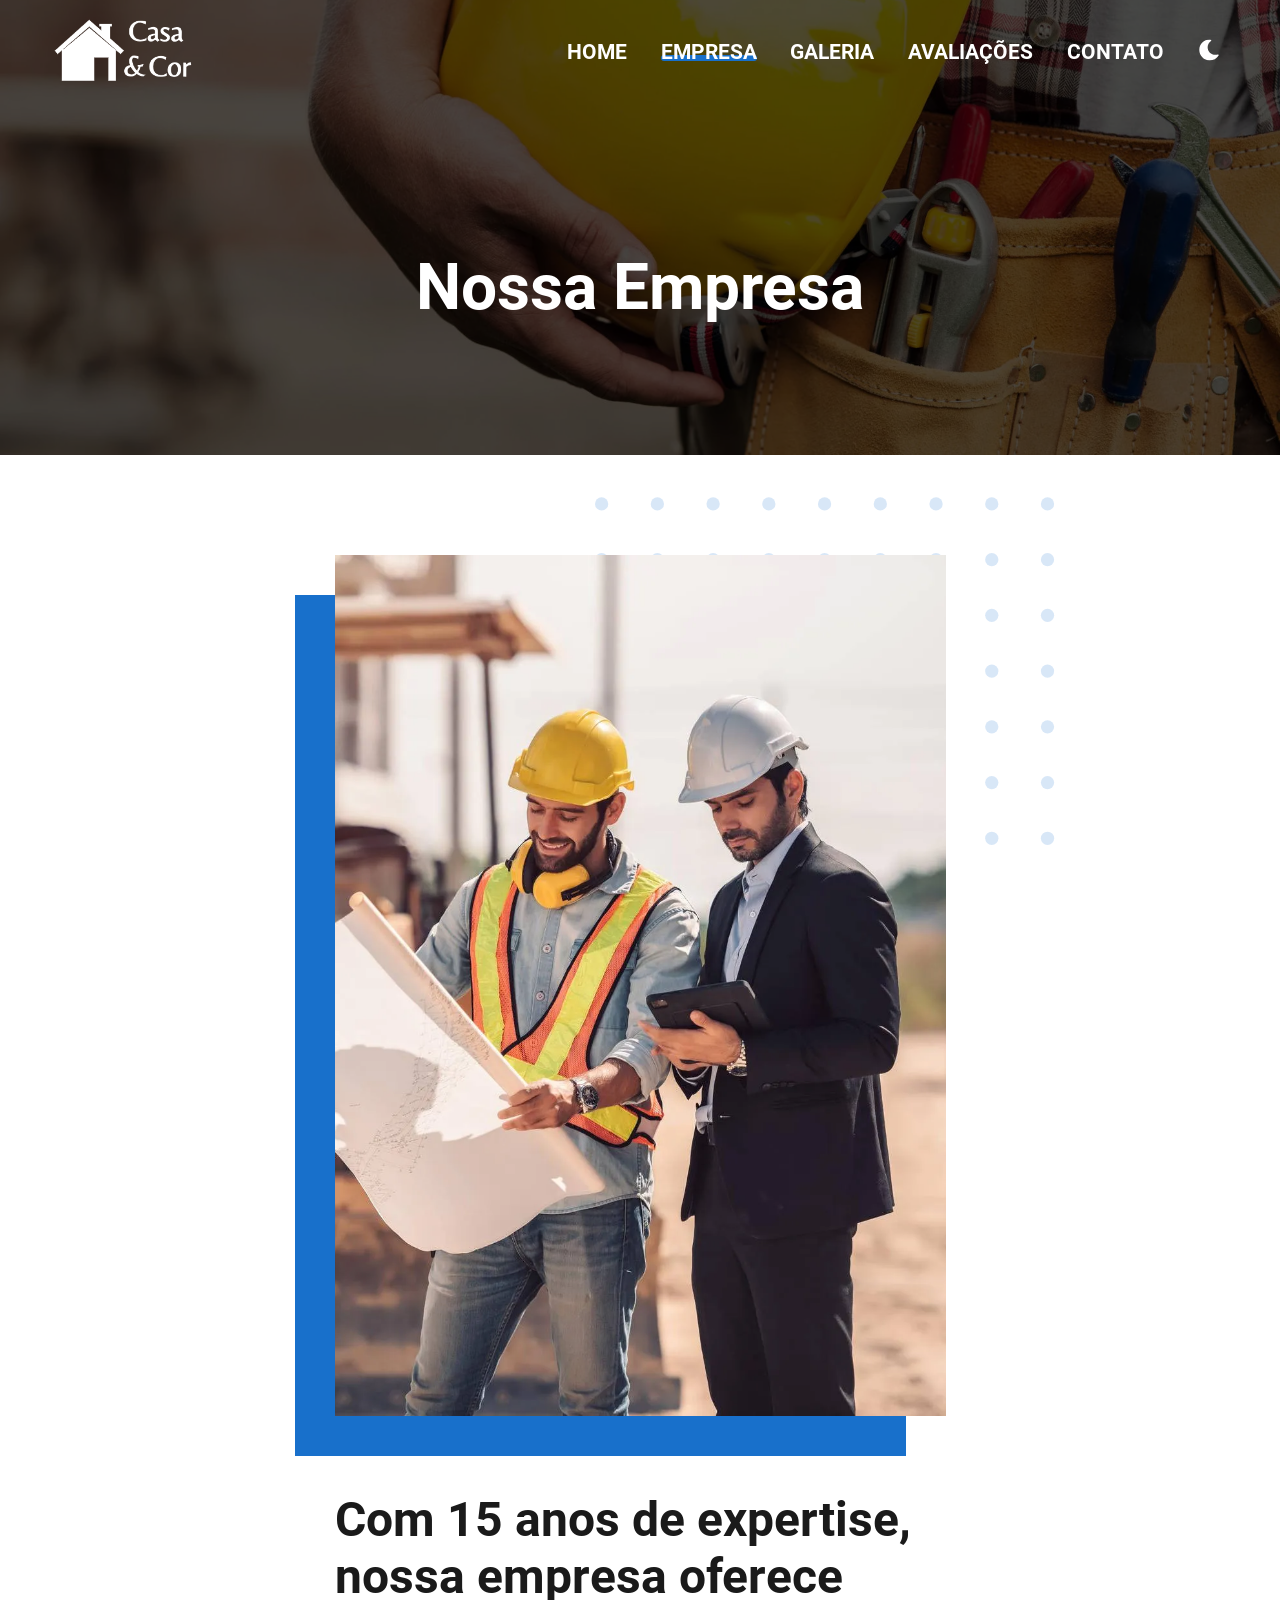
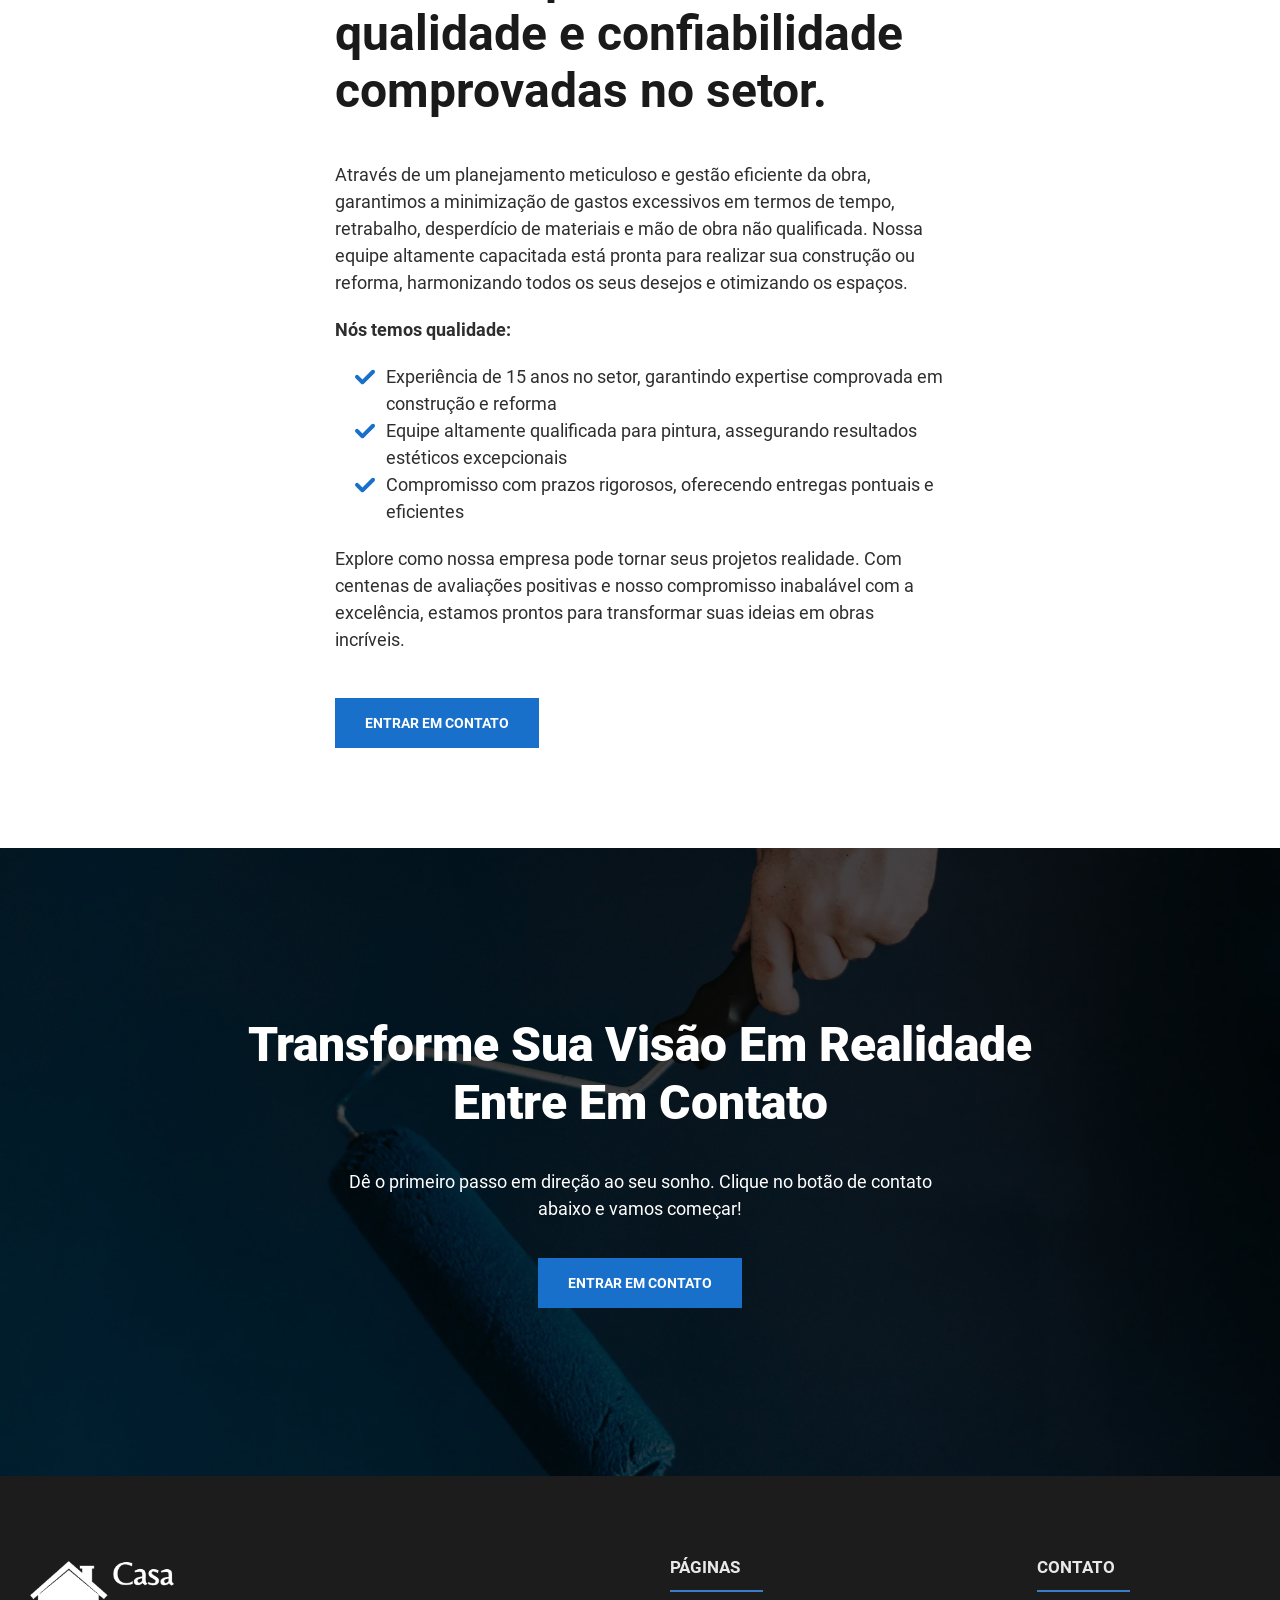
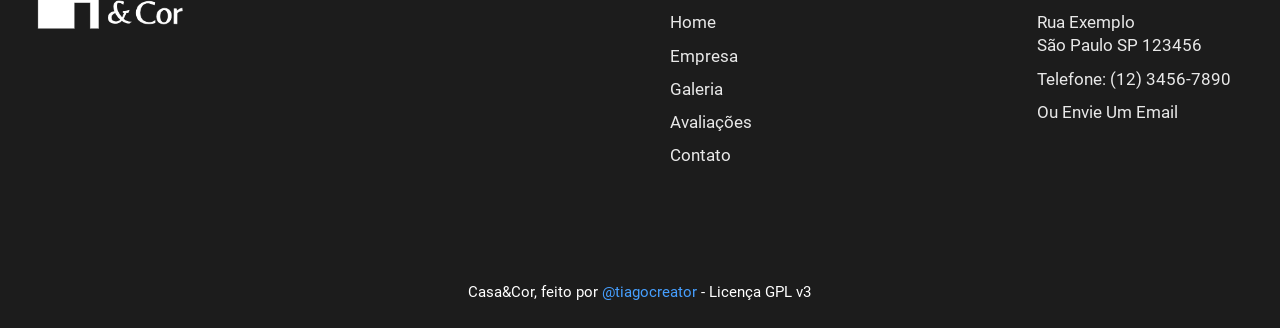
==== commit 56f53f39: "Update image formats to .webp and fix bugs" ====
--- a/about.html
+++ b/about.html
@@ -29,7 +29,7 @@
     <meta name="theme-color" content="#ffffff">
 
     <!-- Pré-carregar -->
-    <link rel="preload" as="image" href="/images/landing-about-m.jpg" />
+    <link rel="preload" as="image" href="/images/landing-about-m.webp" />
     <link rel="preload" as="font" type="font/woff2" href="fonts/roboto-v29-latin-regular.woff2" crossorigin />
     <link rel="preload" as="font" type="font/woff2" href="fonts/roboto-v29-latin-700.woff2" crossorigin />
 
@@ -63,11 +63,11 @@
                 -->
 
                 <!--Logo Light-->
-                <img class="light" aria-hidden="true" src="/images/logo-light.png" decoding="async" alt="logo"
-                    width="250" height="117" />
+                <img class="light" aria-hidden="true" src="/images/logo-light.webp" decoding="async" loading="lazy"
+                    alt="logo" width="250" height="117" />
 
                 <!--Logo Dark-->
-                <img class="dark" aria-hidden="true" src="/images/logo-blue.png" decoding="async" loading="lazy"
+                <img class="dark" aria-hidden="true" src="/images/logo-blue.webp" decoding="async" loading="lazy"
                     alt="logo" width="250" height="117" />
             </a>
 
@@ -108,9 +108,9 @@
         <section id="int-hero">
             <h1 id="home-h">Nossa Empresa</h1>
             <picture>
-                <source media="(max-width: 600px)" srcset="/images/landing-about-m.jpg">
-                <source media="(min-width: 601px)" srcset="/images/landing-about.jpg">
-                <img aria-hidden="true" decoding="async" src="/images/landing-about.jpg" alt="cabinets" width="500"
+                <source media="(max-width: 600px)" srcset="/images/landing-about-m.webp">
+                <source media="(min-width: 601px)" srcset="/images/landing-about.webp">
+                <img aria-hidden="true" decoding="async" src="/images/landing-about.webp" alt="cabinets" width="500"
                     height="333">
             </picture>
         </section>
@@ -169,9 +169,9 @@
                     <a class="button-solid" href="/contact.html">Entrar Em Contato</a>
                 </div>
                 <picture class="image-box">
-                    <source media="(max-width: 600px)" srcset="/images/worker-2-m.jpg">
-                    <source media="(min-width: 601px)" srcset="/images/worker-2.jpg">
-                    <img aria-hidden="true" loading="lazy" decoding="async" src="/images/worker-2.jpg"
+                    <source media="(max-width: 600px)" srcset="/images/worker-2-m.webp">
+                    <source media="(min-width: 601px)" srcset="/images/worker-2.webp">
+                    <img aria-hidden="true" loading="lazy" decoding="async" src="/images/worker-2.webp"
                         alt="engenheiros planejando a construção" width="600" height="620">
                 </picture>
             </div>
@@ -193,9 +193,9 @@
                 <a href="/contact.html" class="button-solid">Entrar Em Contato</a>
             </div>
             <picture>
-                <source media="(max-width: 600px)'" srcset="/images/paint-m.jpg" />
-                <source media="(min-width: 601px)" srcset="/images/paint.jpg" />
-                <img aria-hidden="true" loading="lazy" decoding="async" src="/images/paint.jpg" alt="pincel de tinta"
+                <source media="(max-width: 600px)'" srcset="/images/paint-m.webp" />
+                <source media="(min-width: 601px)" srcset="/images/paint.webp" />
+                <img aria-hidden="true" loading="lazy" decoding="async" src="/images/paint.webp" alt="pincel de tinta"
                     width="500" height="333" />
             </picture>
         </section>
@@ -209,7 +209,7 @@
     <footer id="footer">
         <div class="container">
             <div class="left-section">
-                <a class="logo" href="/index.html"><img loading="lazy" decoding="async" src="/images/logo-light.png"
+                <a class="logo" href="/index.html"><img loading="lazy" decoding="async" src="/images/logo-light.webp"
                         alt="logo" width="264" height="78" /></a>
             </div>
             <div class="right-section">
@@ -221,7 +221,7 @@
                         <li><a href="/index.html">Home</a></li>
                         <li><a href="/about.html">Empresa</a></li>
                         <li><a href="/projects.html">Galeria</a></li>
-                        <li><a href="/testimonials.html">Avaliações</a></li>
+                        <li><a href="/reviews.html">Avaliações</a></li>
                         <li><a href="/contact.html">Contato</a></li>
                     </ul>
                     <ul>
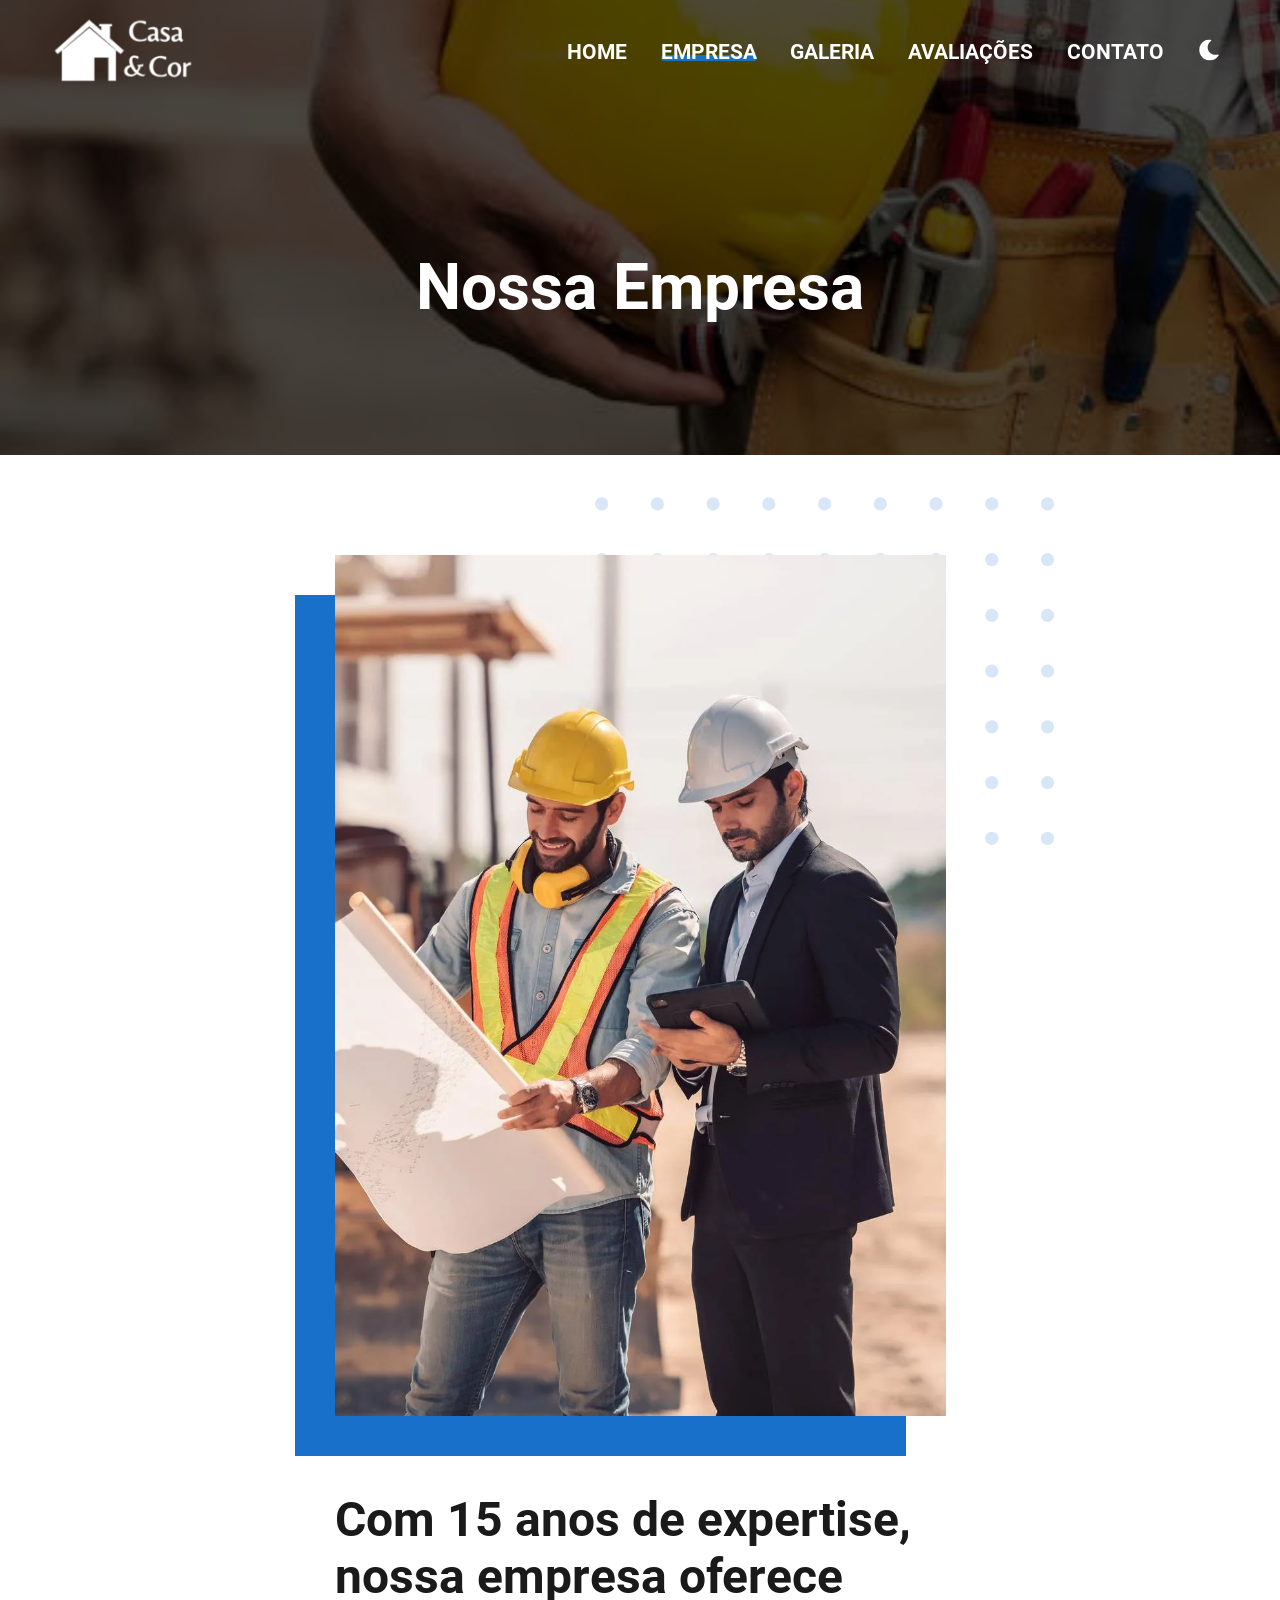
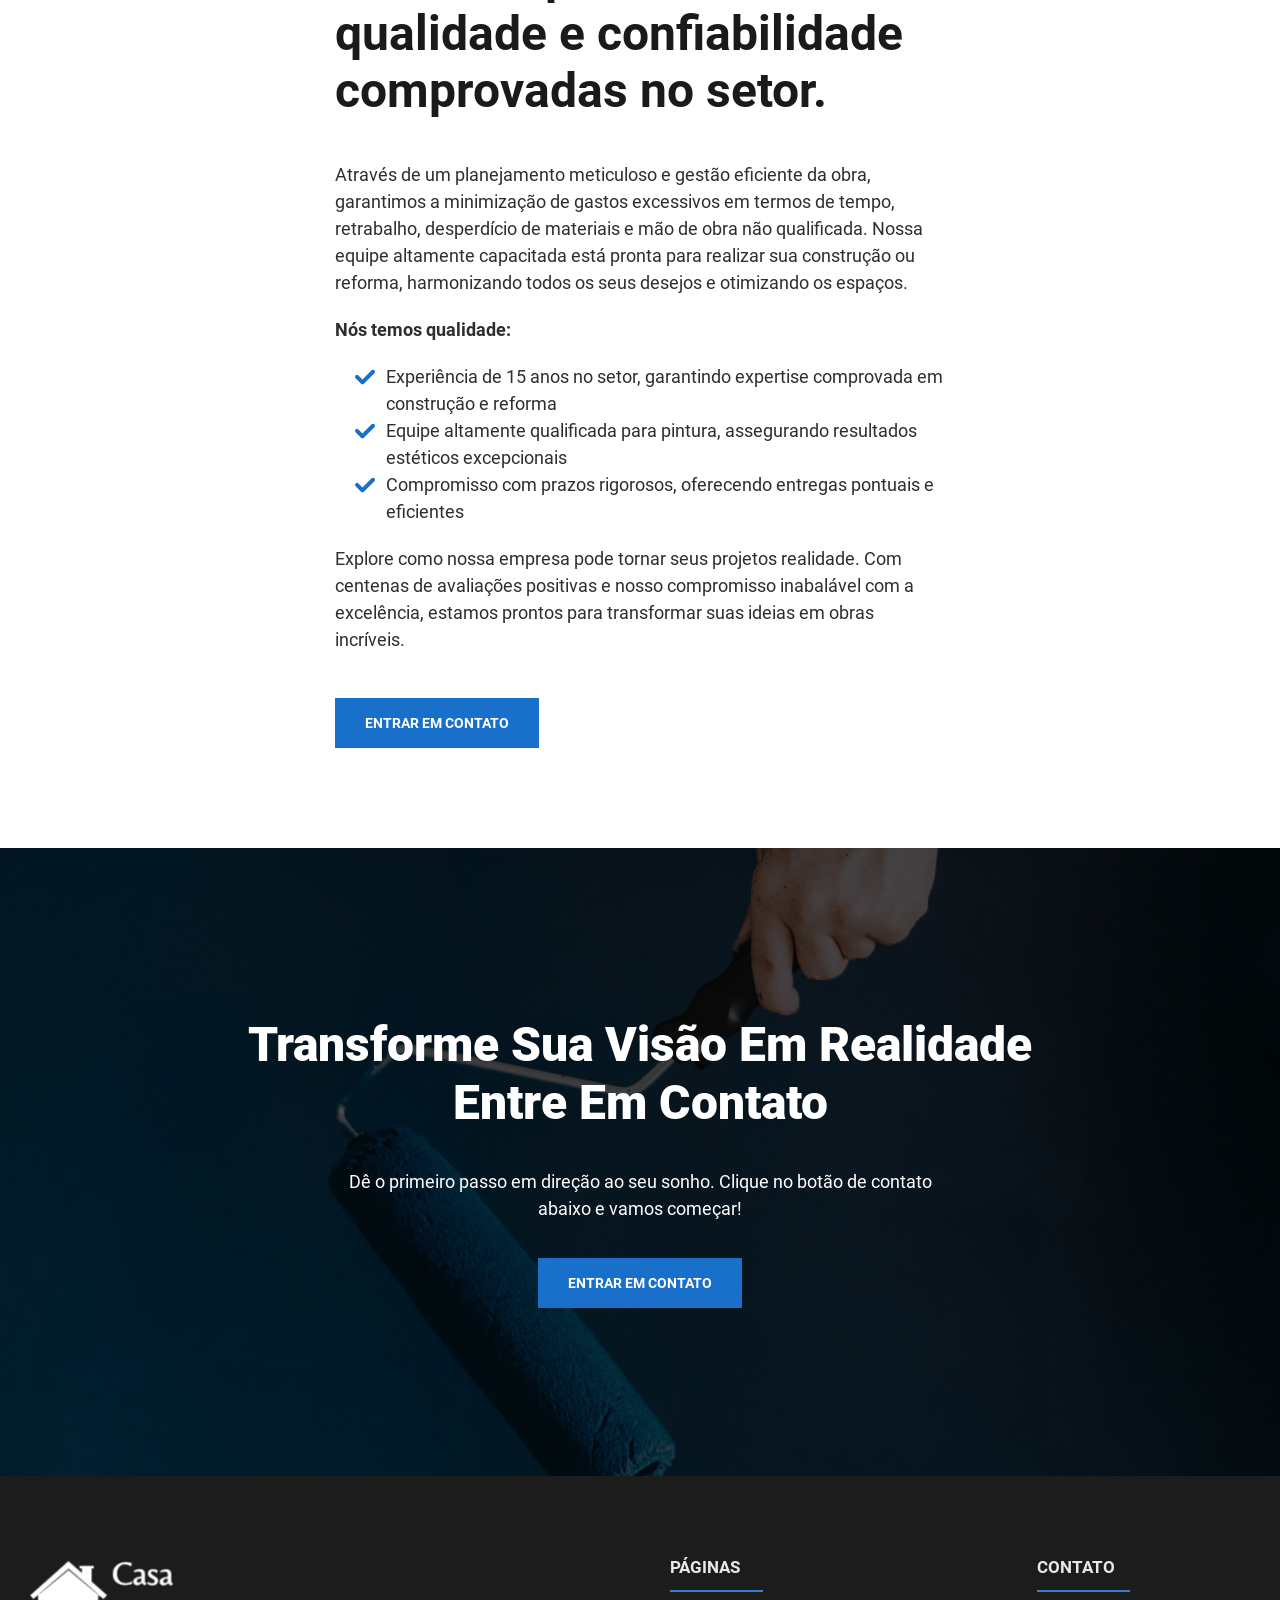
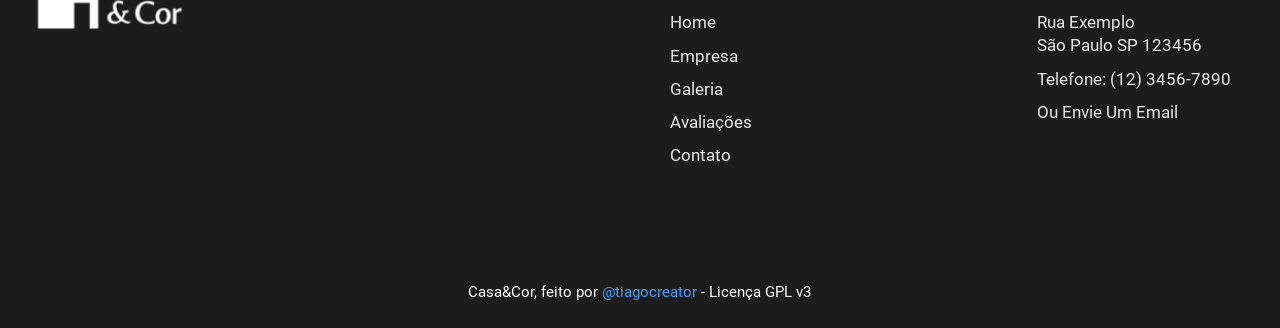
==== commit 848a2b44: "Update logo images" ====
--- a/about.html
+++ b/about.html
@@ -63,12 +63,14 @@
                 -->
 
                 <!--Logo Light-->
-                <img class="light" aria-hidden="true" src="/images/logo-light.webp" decoding="async" loading="lazy"
-                    alt="logo" width="250" height="117" />
+                <img class="light" aria-hidden="true" src="/images/logo-light-m.webp"
+                    srcset="/images/logo-light-m.webp 1x, /images/logo-light-l.webp 2x" alt="" width="196" height="92"
+                    decoding="async" loading="lazy">
 
                 <!--Logo Dark-->
-                <img class="dark" aria-hidden="true" src="/images/logo-blue.webp" decoding="async" loading="lazy"
-                    alt="logo" width="250" height="117" />
+                <img class="dark" aria-hidden="true" src="/images/logo-blue-m.webp"
+                    srcset="/images/logo-blue-m.webp, x /images/logo-blue-l.webp 2x" alt="" width="196" height="92"
+                    decoding="async" loading="lazy">
             </a>
 
             <!--Nagevação Principal-->
@@ -209,8 +211,11 @@
     <footer id="footer">
         <div class="container">
             <div class="left-section">
-                <a class="logo" href="/index.html"><img loading="lazy" decoding="async" src="/images/logo-light.webp"
-                        alt="logo" width="264" height="78" /></a>
+                <a class="logo" href="/index.html" aria-label="clique para ir para a página inicial">
+                    <img aria-hidden="true" src="/images/logo-light-m.webp"
+                        srcset="/images/logo-light-m.webp 1x, /images/logo-light-l.webp 2x" alt="" width="196"
+                        height="92" decoding="async" loading="lazy">
+                </a>
             </div>
             <div class="right-section">
                 <div class="lists">
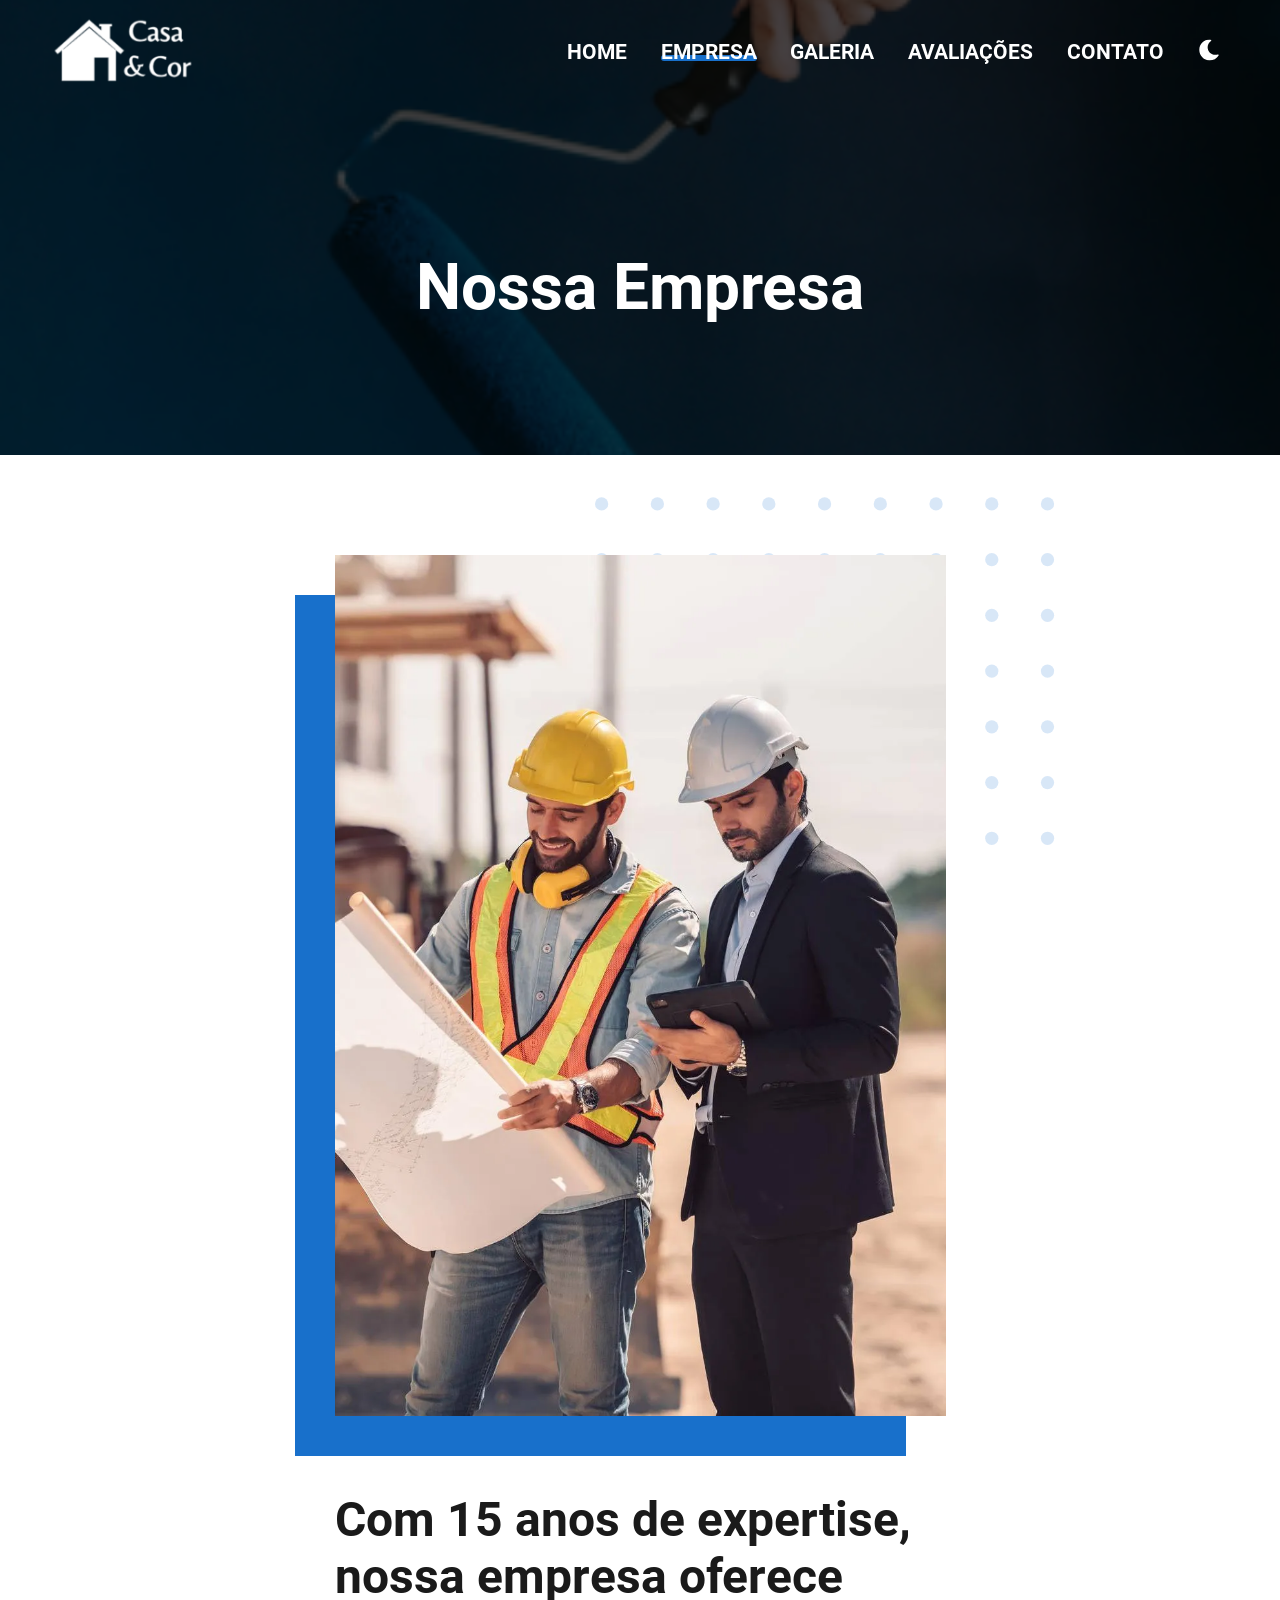
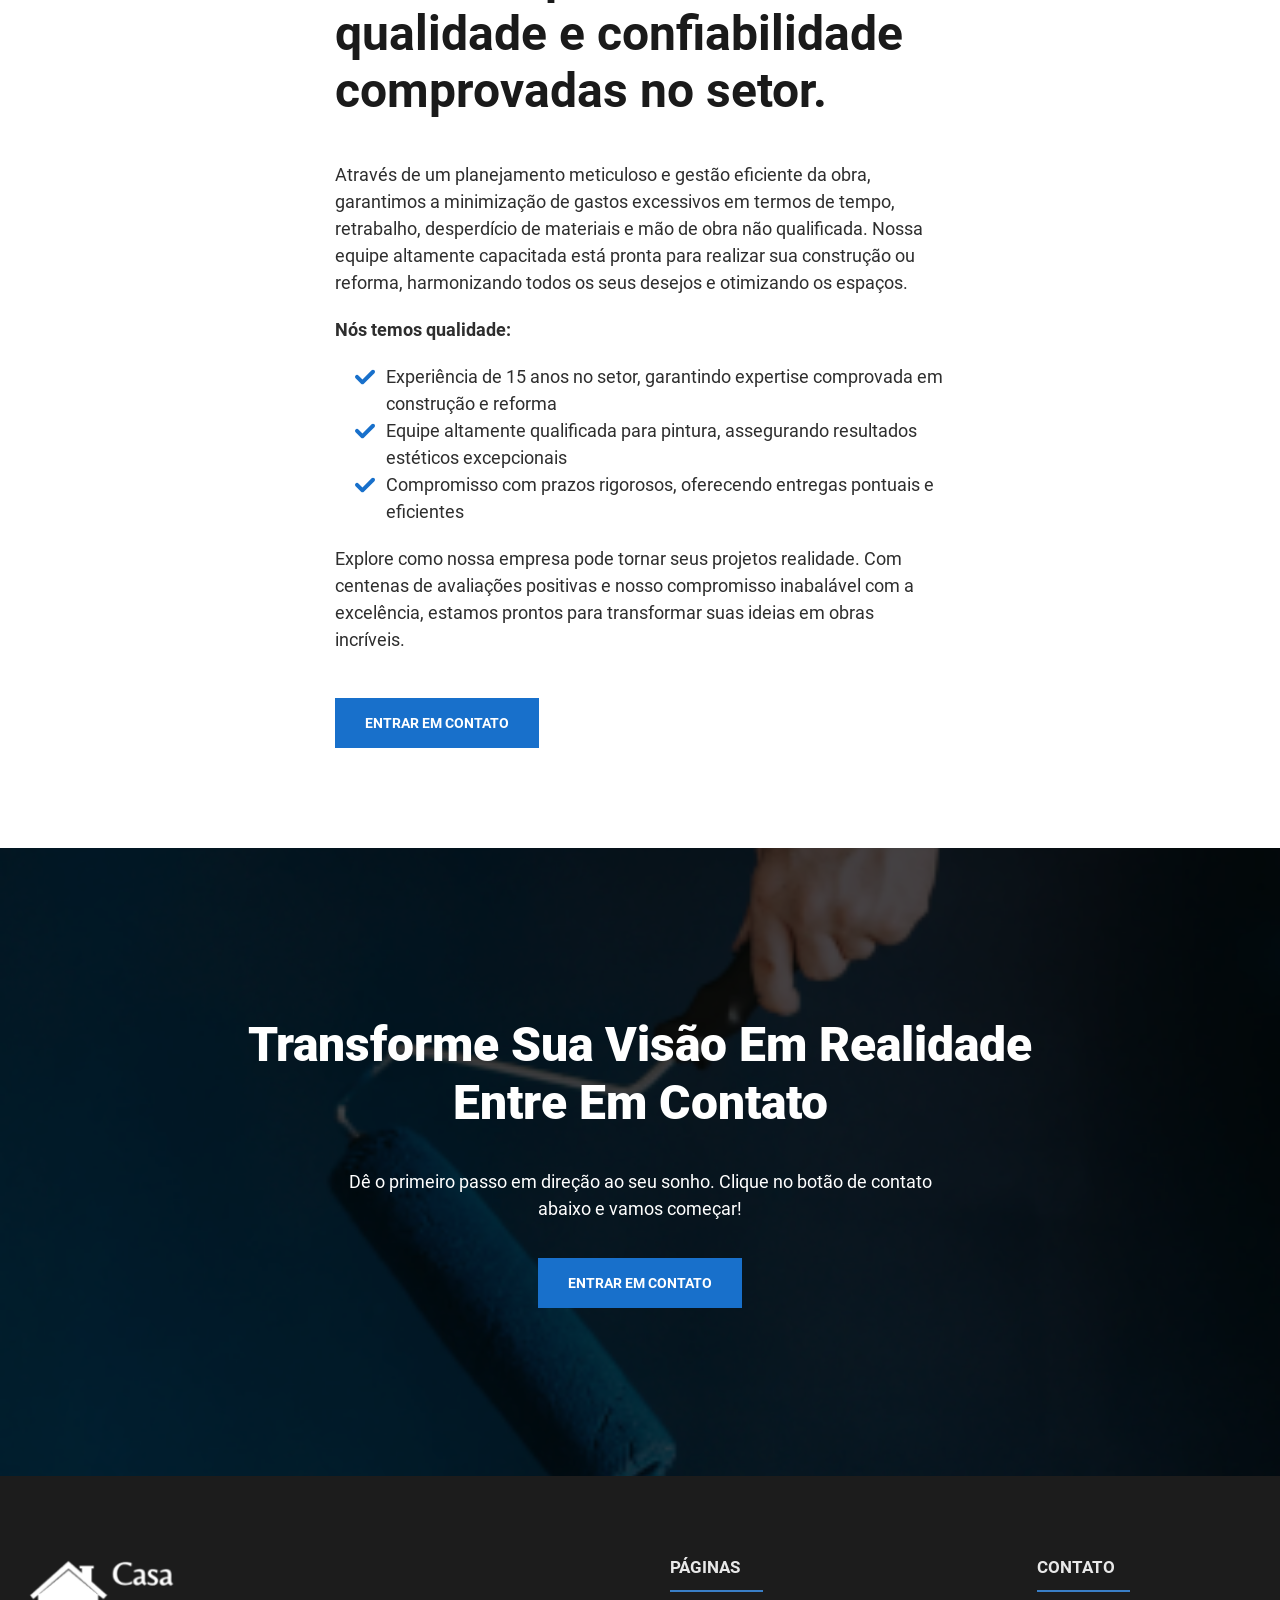
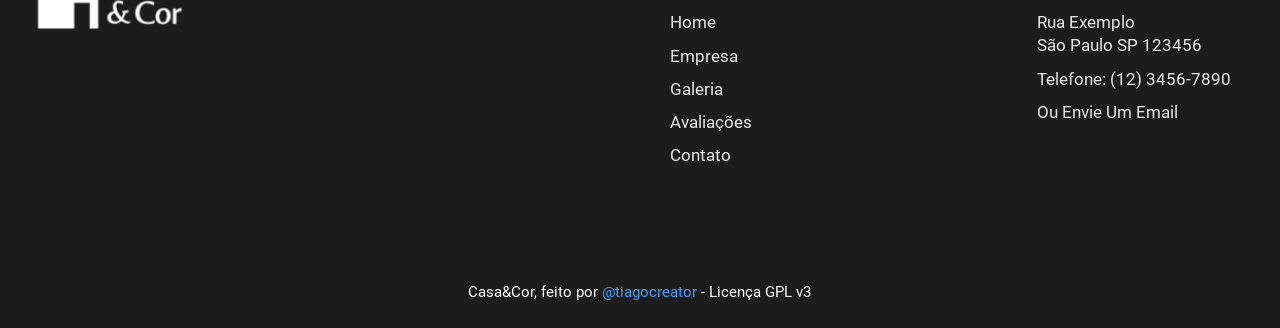
==== commit 286b2966: "Uptimize page images" ====
--- a/about.html
+++ b/about.html
@@ -110,10 +110,10 @@
         <section id="int-hero">
             <h1 id="home-h">Nossa Empresa</h1>
             <picture>
-                <source media="(max-width: 600px)" srcset="/images/landing-about-m.webp">
-                <source media="(min-width: 601px)" srcset="/images/landing-about.webp">
-                <img aria-hidden="true" decoding="async" src="/images/landing-about.webp" alt="cabinets" width="500"
-                    height="333">
+                <source media="(max-width: 400px)" srcset="/images/paint-s.webp">
+                <source media="(max-width: 600px)" srcset="/images/paint-m.webp">
+                <source media="(min-width: 601px)" srcset="/images/paint.webp">
+                <img aria-hidden="true" decoding="async" src="/images/paint-s.webp" alt="" width="360" height="240">
             </picture>
         </section>
 
@@ -171,10 +171,12 @@
                     <a class="button-solid" href="/contact.html">Entrar Em Contato</a>
                 </div>
                 <picture class="image-box">
-                    <source media="(max-width: 600px)" srcset="/images/worker-2-m.webp">
-                    <source media="(min-width: 601px)" srcset="/images/worker-2.webp">
+                    <source media="(max-width: 400px)" srcset="/images/worker-2-s.webp">
+                    <source media="(max-width: 550px)" srcset="/images/worker-2-m.webp">
+                    <source media="(max-width: 1024px)" srcset="/images/worker-2-l.webp">
+                    <source media="(min-width: 1025px)" srcset="/images/worker-2.webp">
                     <img aria-hidden="true" loading="lazy" decoding="async" src="/images/worker-2.webp"
-                        alt="engenheiros planejando a construção" width="600" height="620">
+                        alt="engenheiros planejando a construção" width="220" height="226">
                 </picture>
             </div>
         </section>
@@ -195,10 +197,11 @@
                 <a href="/contact.html" class="button-solid">Entrar Em Contato</a>
             </div>
             <picture>
-                <source media="(max-width: 600px)'" srcset="/images/paint-m.webp" />
-                <source media="(min-width: 601px)" srcset="/images/paint.webp" />
-                <img aria-hidden="true" loading="lazy" decoding="async" src="/images/paint.webp" alt="pincel de tinta"
-                    width="500" height="333" />
+                <source media="(max-width: 400px)" srcset="/images/paint-s.webp">
+                <source media="(max-width: 600px)" srcset="/images/paint-m.webp">
+                <source media="(min-width: 601px)" srcset="/images/paint.webp">
+                <img aria-hidden="true" loading="lazy" decoding="async" src="/images/paint-s.webp" alt="pincel de tinta"
+                    width="360" height="240">
             </picture>
         </section>
 
--- a/css/root.css
+++ b/css/root.css
@@ -1 +1 @@
-@media only screen and (min-width:0){:root{--primary:#1870cb;--primaryShade:#3d89d9;--primaryDark:#0a116b;--bodyText:#1a1a1a}@font-face{font-family:'Roboto';font-style:normal;font-weight:400;src:local(''),url('../fonts/roboto-v29-latin-regular.woff2') format('woff2'),url('../fonts/roboto-v29-latin-regular.woff') format('woff')}@font-face{font-family:'Roboto';font-style:normal;font-weight:700;src:local(''),url('../fonts/roboto-v29-latin-700.woff2') format('woff2'),url('../fonts/roboto-v29-latin-700.woff') format('woff')}@font-face{font-family:'Roboto';font-style:normal;font-weight:900;src:local(''),url('../fonts/roboto-v29-latin-900.woff2') format('woff2'),url('../fonts/roboto-v29-latin-900.woff') format('woff')}body,html{margin:0;padding:0;font-size:100%;font-family:'Roboto',Arial,sans-serif;color:var(--bodyText);overflow-x:hidden}*,*:before,*:after{margin:0;padding:0;box-sizing:border-box}body{transition:background-color .3s}.container{position:relative;width:92%;margin:auto}h1,h2,h3,h4,h5,h6{margin:0;color:#1a1a1a}p,li,a{font-size:1.125em;line-height:1.5em;margin:0}p,li{color:#2e2e2e}a:hover,button:hover{cursor:pointer}.button-solid{font-size:.875em;font-weight:bold;text-transform:uppercase;text-decoration:none;display:inline-block;width:auto;color:#fff;line-height:3.57142857em;height:3.57142857em;text-align:center;padding:0 2.14285714em;position:relative;z-index:1;background-color:var(--primary);transition:color .3s;transition-delay:.1s}.button-solid:hover{color:#aad3e1}.button-solid:hover:before{width:100%}.button-solid:before{content:'';position:absolute;display:block;height:100%;opacity:1;top:0;left:0;z-index:-1;background-color:#000;width:0;transition:width .3s}.skip{position:absolute;top:0;left:0;opacity:0;z-index:-1111111}}@media only screen and (min-width:1024px){body,html{padding:0;margin:0}}@media only screen and (min-width:2000px){body,html{font-size:.85vw}}@media only screen and (max-width:1023px){#navigation{position:fixed;top:0;left:0;width:100%;z-index:10000;height:auto}#navigation .background-color-div{position:absolute;top:0;left:0;background-color:#fff;width:100%;height:100%;box-shadow:rgba(149,157,165,0.2) 0 8px 24px}#navigation .container{padding:.8125em 0;width:96%}#navigation .logo{display:inline-block;height:1.875em;width:auto}#navigation .logo img{width:auto;height:100%}#navigation .logo .light{display:none}#navigation .logo .dark{display:block}#navigation .hamburger-menu{position:absolute;right:0;border:none;height:3em;width:3em;z-index:100;display:block;background:transparent;padding:0;top:50%;transform:translateY(-50%);transition:top .3s}#navigation .hamburger-menu span{height:2px;width:1.875em;background-color:#000;display:block;position:absolute;left:50%;transform:translateX(-50%);transition:background-color .3s}#navigation .hamburger-menu span:before{content:'';position:absolute;display:block;height:2px;width:80%;background:#000;opacity:1;top:-6px;left:0;transition:width .3s,left .3s,top .3s,transform .5s}#navigation .hamburger-menu span:after{content:'';position:absolute;display:block;height:2px;width:80%;background:#000;opacity:1;top:6px;left:0;transition:width .3s,left .3s,top .3s,transform .3s}#navigation .hamburger-menu.clicked span{background-color:transparent}#navigation .hamburger-menu.clicked span:before{width:100%;transform:translate(-50%, -50%) rotate(225deg);left:50%;top:50%}#navigation .hamburger-menu.clicked span:after{width:100%;transform:translate(-50%, -50%) rotate(-225deg);left:50%;top:50%}#navigation #navbar-menu{position:fixed;right:0;padding:0;width:100%;border-radius:0 0 .375em .375em;z-index:-1;overflow:hidden;box-shadow:rgba(149,157,165,0.2) 0 8px 24px;background-color:#fff;top:4em;padding-top:0;height:0;transition:height .3s,padding-top .3s,top .3s}#navigation #navbar-menu ul{padding:0;perspective:700px}#navigation #navbar-menu ul li{list-style:none;margin-bottom:1.5em;text-align:center;transform-style:preserve-3d;opacity:0;transform:translateY(-0.4375em) rotateX(90deg);transition:opacity .5s,transform .5s}#navigation #navbar-menu ul li:nth-of-type(1){transition-delay:.1s}#navigation #navbar-menu ul li:nth-of-type(2){transition-delay:.2s}#navigation #navbar-menu ul li:nth-of-type(3){transition-delay:.3s}#navigation #navbar-menu ul li:nth-of-type(4){transition-delay:.4s}#navigation #navbar-menu ul li:nth-of-type(5){transition-delay:.5s}#navigation #navbar-menu ul li a{text-decoration:none;text-transform:uppercase;color:#000;font-size:1.1875em;text-align:center;display:inline-block;position:relative;font-weight:bold}#navigation #navbar-menu ul li a.active:before{content:'';position:absolute;display:block;height:.42105263em;background:var(--primary);opacity:1;bottom:.26315789em;border-radius:.21052632em;left:-0.31578947em;right:-0.31578947em;z-index:-1}#navigation #navbar-menu.open{height:19.125em;padding-top:1.25em;z-index:-100}#navigation #navbar-menu.open ul li{opacity:1;transform:translateY(0) rotateX(0)}}@media only screen and (min-width:64em){::-webkit-scrollbar-track{-webkit-box-shadow:inset 0 0 .375em rgba(0,0,0,0.3);background-color:#fff}::-webkit-scrollbar-track-piece{background-color:#f0f0f0}::-webkit-scrollbar{width:.75em;background-color:#f5f5f5}::-webkit-scrollbar-thumb{border-radius:.625em;background:var(--primary)}body.scroll #navigation .background-color-div{height:100%;box-shadow:rgba(100,100,111,0.2) 0 7px 29px 0}body.scroll #navigation .logo .light{display:none}body.scroll #navigation .logo .dark{display:block}body.scroll #navigation #navbar-menu ul li a{color:#1a1a1a}body.scroll #dark-mode-toggle svg path{fill:#000}body.dark-mode #navigation .background-color-div{height:100%;box-shadow:rgba(100,100,111,0.2) 0 7px 29px 0}#navigation{width:100%;height:6.25em;position:fixed;top:0;left:0;z-index:200000;padding:0;display:flex;align-items:center}#navigation .background-color-div{position:absolute;top:0;left:0;width:100%;background-color:#fff;height:0;transition:height .3s}#navigation .container{max-width:75em;display:flex;justify-content:flex-end;align-items:center}#navigation .logo{margin-right:auto;height:3.75em;width:auto}#navigation .logo img{width:auto;height:100%}#navigation #navbar-menu ul{padding:0;display:flex;justify-content:flex-end;align-items:center}#navigation #navbar-menu ul li{list-style:none;margin-left:1.875em;padding-top:.1875em}#navigation #navbar-menu ul li a{text-decoration:none;font-weight:bold;font-size:1.1875em;text-transform:uppercase;position:relative;z-index:1;color:#fff;transition:color .3s}#navigation #navbar-menu ul li a:before{content:'';position:absolute;display:block;height:.31578947em;border-radius:.15789474em;background:var(--primary);opacity:1;bottom:.10526316em;z-index:-1;left:0;width:0;transition:width .3s}#navigation #navbar-menu ul li a:hover:before{width:100%}#navigation #navbar-menu ul li a.active:before{content:'';position:absolute;display:block;width:100%;height:.31578947em;background:var(--primary);opacity:1;bottom:.10526316em;border-radius:.15789474em;left:0;right:-0.31578947em;z-index:-1;transition:bottom .3s}#navigation .hamburger-menu{display:none}}@media only screen and (max-width:1023px){body.dark-mode #navigation .background-color-div{background-color:var(--dark)}body.dark-mode #navigation .hamburger-menu.clicked span{background-color:var(--dark)}body.dark-mode #navigation .hamburger-menu span{background-color:#fff}body.dark-mode #navigation .hamburger-menu span:before,body.dark-mode #navigation .hamburger-menu span:after{background-color:#fff}body.dark-mode #navigation .logo .light{display:block}body.dark-mode #navigation .logo .dark{display:none !important}body.dark-mode #navigation #navbar-menu{background-color:var(--medium)}body.dark-mode #navigation #navbar-menu ul li a{color:#fff}body.dark-mode #navigation #navbar-menu ul li a:before{background:var(--accent)}body.dark-mode #navigation #navbar-menu ul li a.active{color:var(--primary)}}@media only screen and (min-width:1024px){body.dark-mode #navigation .background-color-div{background-color:var(--dark)}body.dark-mode #navigation .logo .light{display:block}body.dark-mode #navigation .logo .dark{display:none !important}body.dark-mode #navigation #navbar-menu ul li a{color:#fff}body.dark-mode #navigation #navbar-menu ul li a:before{background:var(--accent)}body.dark-mode #navigation #navbar-menu ul li a.active{color:var(--primary)}}@media only screen and (min-width:0){#int-hero{display:flex;justify-content:center;align-items:center;flex-direction:column;position:relative;z-index:1;min-height:30vh;padding-top:3.125em}#int-hero:before{content:'';position:absolute;display:block;height:100%;width:100%;background:#000;opacity:.7;top:0;left:0;z-index:-1}#int-hero picture{position:absolute;top:0;left:0;height:100%;width:100%;z-index:-2}#int-hero picture img{position:absolute;top:0;left:0;height:100%;width:100%;object-fit:cover}#int-hero h1{color:#fff;font-size:2.13333333em;text-align:center;margin:0 auto;position:relative;width:96%;max-width:7.8125em;margin-top:1.09375em;margin-bottom:.46875em}#int-hero p{color:#fff;text-align:center;max-width:22.22222222em;margin:auto;margin-bottom:1.66666667em;display:block;width:96%}}@media only screen and (min-width:48em){#int-hero{font-size:16px}#int-hero h1{font-size:4em}}@media only screen and (min-width:64em){#int-hero{min-height:18.75em;height:auto;padding-top:11.25em;padding-block-end:6.25em;background-attachment:fixed;font-size:inherit}}@media only screen and (min-width:0){#footer{background:#1c1c1c;padding:5.25em 0 1.25em;font-size:min(4vw, 1.2em)}#footer .left-section{margin:auto;margin-bottom:3.125em;text-align:center}#footer .left-section .logo{display:inline-block;margin:auto;width:auto;height:3.125em;margin-bottom:1.875em;text-align:center}#footer .left-section .logo img{width:auto;height:100%;display:block}#footer .left-section p{font-size:.875em;line-height:1.92857143;color:#fff;opacity:.9;text-align:center;width:100%;width:21.92857143em;margin:auto}#footer .right-section{width:96%;max-width:25.4375em;margin:auto}#footer .right-section .lists{display:flex;justify-content:space-between;flex-wrap:wrap;width:96%;max-width:19.1875em;margin:auto}#footer .right-section .lists ul{padding:0;margin-bottom:0;margin-top:0}#footer .right-section .lists ul:nth-of-type(3){margin-top:3.125em}#footer .right-section .lists ul:nth-of-type(3) li{display:flex;justify-content:flex-start;align-items:center;margin-bottom:.88888889em}#footer .right-section .lists ul:nth-of-type(3) li:last-of-type{margin-bottom:0}#footer .right-section .lists ul li{list-style:none;margin-bottom:.66666667em;color:#fff;font-size:1em;opacity:.9}#footer .right-section .lists ul li a{text-decoration:none;color:#fff;line-height:1.16666667;transition:color .3s}#footer .right-section .lists ul li a:hover{color:var(--primary)}#footer .right-section .lists ul h2{color:#fff;font-size:1.125em;line-height:1.16666667;margin-bottom:2.05555556em;text-transform:uppercase;font-weight:bold;position:relative}#footer .right-section .lists ul h2:before{content:'';position:absolute;display:block;height:.11111111em;width:5.38888889em;background:var(--primaryShade);opacity:1;bottom:-0.88888889em;left:0}#footer .right-section .buttons{display:flex;justify-content:center}#footer .right-section .button-solid{margin:0;height:2.94444444em;padding-top:.16666667em;width:13.88888889em}#footer .credit{color:#fff;width:96%;margin:auto;text-align:center;margin-top:6.25em;line-height:2.25em;font-size:1em}#footer .credit a{color:#469fff;text-decoration:none;font-size:1em}#footer .credit a:hover{text-decoration:underline}#footer .credit .copyright{display:block;font-size:1em}}@media only screen and (min-width:64em){#footer{font-size:min(1.2vw, 1em)}#footer .container{display:flex;flex-direction:row;flex-wrap:nowrap;justify-content:space-between;width:96%;max-width:82.5em;margin:auto;padding:0}#footer .left-section{width:25.5625em;margin:0;text-align:left}#footer .left-section .logo{text-align:left;margin-left:0;height:4.375em}#footer .left-section p{text-align:left;margin-left:0}#footer .right-section{margin:0;width:38.0625em;max-width:none}#footer .right-section .lists{width:96%;max-width:48.0625em;margin:0;max-width:initial}#footer .right-section .lists ul:nth-of-type(3){margin-top:0}#footer .right-section .lists ul:nth-of-type(3) li:first-of-type{margin-bottom:0}#footer .right-section .lists ul li a{position:relative}#footer .right-section .lists ul li a:before{content:'';position:absolute;display:block;height:.11111111em;width:0;background:var(--primary);opacity:1;bottom:-0.16666667em;left:0;transition:width .3s}#footer .right-section .lists ul li a:hover:before{width:100%}#footer .right-section .buttons{justify-content:flex-start}#footer .credit .copyright{display:inline-block}}@media only screen and (min-width:0){body.dark-mode #footer{background:#061623}}+@media only screen and (min-width:0){:root{--primary:#1870cb;--primaryShade:#3d89d9;--primaryDark:#0a116b;--bodyText:#1a1a1a}@font-face{font-family:'Roboto';font-style:normal;font-weight:400;src:local(''),url('../fonts/roboto-v29-latin-regular.woff2') format('woff2'),url('../fonts/roboto-v29-latin-regular.woff') format('woff');font-display:swap}@font-face{font-family:'Roboto';font-style:normal;font-weight:700;src:local(''),url('../fonts/roboto-v29-latin-700.woff2') format('woff2'),url('../fonts/roboto-v29-latin-700.woff') format('woff');font-display:swap}@font-face{font-family:'Roboto';font-style:normal;font-weight:900;src:local(''),url('../fonts/roboto-v29-latin-900.woff2') format('woff2'),url('../fonts/roboto-v29-latin-900.woff') format('woff');font-display:swap}body,html{margin:0;padding:0;font-size:100%;font-family:'Roboto',Arial,sans-serif;color:var(--bodyText);overflow-x:hidden}*,*:before,*:after{margin:0;padding:0;box-sizing:border-box}body{transition:background-color .3s}.container{position:relative;width:92%;margin:auto}h1,h2,h3,h4,h5,h6{margin:0;color:#1a1a1a}p,li,a{font-size:1.125em;line-height:1.5em;margin:0}p,li{color:#2e2e2e}a:hover,button:hover{cursor:pointer}.button-solid{font-size:.875em;font-weight:bold;text-transform:uppercase;text-decoration:none;display:inline-block;width:auto;color:#fff;line-height:3.57142857em;height:3.57142857em;text-align:center;padding:0 2.14285714em;position:relative;z-index:1;background-color:var(--primary);transition:color .3s;transition-delay:.1s}.button-solid:hover{color:#aad3e1}.button-solid:hover:before{width:100%}.button-solid:before{content:'';position:absolute;display:block;height:100%;opacity:1;top:0;left:0;z-index:-1;background-color:#000;width:0;transition:width .3s}.skip{position:absolute;top:0;left:0;opacity:0;z-index:-1111111}}@media only screen and (min-width:1024px){body,html{padding:0;margin:0}}@media only screen and (min-width:2000px){body,html{font-size:.85vw}}@media only screen and (max-width:1023px){#navigation{position:fixed;top:0;left:0;width:100%;z-index:10000;height:auto}#navigation .background-color-div{position:absolute;top:0;left:0;background-color:#fff;width:100%;height:100%;box-shadow:rgba(149,157,165,0.2) 0 8px 24px}#navigation .container{padding:.8125em 0;width:96%}#navigation .logo{display:inline-block;height:1.875em;width:auto}#navigation .logo img{width:auto;height:100%}#navigation .logo .light{display:none}#navigation .logo .dark{display:block}#navigation .hamburger-menu{position:absolute;right:0;border:none;height:3em;width:3em;z-index:100;display:block;background:transparent;padding:0;top:50%;transform:translateY(-50%);transition:top .3s}#navigation .hamburger-menu span{height:2px;width:1.875em;background-color:#000;display:block;position:absolute;left:50%;transform:translateX(-50%);transition:background-color .3s}#navigation .hamburger-menu span:before{content:'';position:absolute;display:block;height:2px;width:80%;background:#000;opacity:1;top:-6px;left:0;transition:width .3s,left .3s,top .3s,transform .5s}#navigation .hamburger-menu span:after{content:'';position:absolute;display:block;height:2px;width:80%;background:#000;opacity:1;top:6px;left:0;transition:width .3s,left .3s,top .3s,transform .3s}#navigation .hamburger-menu.clicked span{background-color:transparent}#navigation .hamburger-menu.clicked span:before{width:100%;transform:translate(-50%, -50%) rotate(225deg);left:50%;top:50%}#navigation .hamburger-menu.clicked span:after{width:100%;transform:translate(-50%, -50%) rotate(-225deg);left:50%;top:50%}#navigation #navbar-menu{position:fixed;right:0;padding:0;width:100%;border-radius:0 0 .375em .375em;z-index:-1;overflow:hidden;box-shadow:rgba(149,157,165,0.2) 0 8px 24px;background-color:#fff;top:4em;padding-top:0;height:0;transition:height .3s,padding-top .3s,top .3s}#navigation #navbar-menu ul{padding:0;perspective:700px}#navigation #navbar-menu ul li{list-style:none;margin-bottom:1.5em;text-align:center;transform-style:preserve-3d;opacity:0;transform:translateY(-0.4375em) rotateX(90deg);transition:opacity .5s,transform .5s}#navigation #navbar-menu ul li:nth-of-type(1){transition-delay:.1s}#navigation #navbar-menu ul li:nth-of-type(2){transition-delay:.2s}#navigation #navbar-menu ul li:nth-of-type(3){transition-delay:.3s}#navigation #navbar-menu ul li:nth-of-type(4){transition-delay:.4s}#navigation #navbar-menu ul li:nth-of-type(5){transition-delay:.5s}#navigation #navbar-menu ul li a{text-decoration:none;text-transform:uppercase;color:#000;font-size:1.1875em;text-align:center;display:inline-block;position:relative;font-weight:bold}#navigation #navbar-menu ul li a.active:before{content:'';position:absolute;display:block;height:.42105263em;background:var(--primary);opacity:1;bottom:.26315789em;border-radius:.21052632em;left:-0.31578947em;right:-0.31578947em;z-index:-1}#navigation #navbar-menu.open{height:19.125em;padding-top:1.25em;z-index:-100}#navigation #navbar-menu.open ul li{opacity:1;transform:translateY(0) rotateX(0)}}@media only screen and (min-width:64em){::-webkit-scrollbar-track{-webkit-box-shadow:inset 0 0 .375em rgba(0,0,0,0.3);background-color:#fff}::-webkit-scrollbar-track-piece{background-color:#f0f0f0}::-webkit-scrollbar{width:.75em;background-color:#f5f5f5}::-webkit-scrollbar-thumb{border-radius:.625em;background:var(--primary)}body.scroll #navigation .background-color-div{height:100%;box-shadow:rgba(100,100,111,0.2) 0 7px 29px 0}body.scroll #navigation .logo .light{display:none}body.scroll #navigation .logo .dark{display:block}body.scroll #navigation #navbar-menu ul li a{color:#1a1a1a}body.scroll #dark-mode-toggle svg path{fill:#000}body.dark-mode #navigation .background-color-div{height:100%;box-shadow:rgba(100,100,111,0.2) 0 7px 29px 0}#navigation{width:100%;height:6.25em;position:fixed;top:0;left:0;z-index:200000;padding:0;display:flex;align-items:center}#navigation .background-color-div{position:absolute;top:0;left:0;width:100%;background-color:#fff;height:0;transition:height .3s}#navigation .container{max-width:75em;display:flex;justify-content:flex-end;align-items:center}#navigation .logo{margin-right:auto;height:3.75em;width:auto}#navigation .logo img{width:auto;height:100%}#navigation #navbar-menu ul{padding:0;display:flex;justify-content:flex-end;align-items:center}#navigation #navbar-menu ul li{list-style:none;margin-left:1.875em;padding-top:.1875em}#navigation #navbar-menu ul li a{text-decoration:none;font-weight:bold;font-size:1.1875em;text-transform:uppercase;position:relative;z-index:1;color:#fff;transition:color .3s}#navigation #navbar-menu ul li a:before{content:'';position:absolute;display:block;height:.31578947em;border-radius:.15789474em;background:var(--primary);opacity:1;bottom:.10526316em;z-index:-1;left:0;width:0;transition:width .3s}#navigation #navbar-menu ul li a:hover:before{width:100%}#navigation #navbar-menu ul li a.active:before{content:'';position:absolute;display:block;width:100%;height:.31578947em;background:var(--primary);opacity:1;bottom:.10526316em;border-radius:.15789474em;left:0;right:-0.31578947em;z-index:-1;transition:bottom .3s}#navigation .hamburger-menu{display:none}}@media only screen and (max-width:1023px){body.dark-mode #navigation .background-color-div{background-color:var(--dark)}body.dark-mode #navigation .hamburger-menu.clicked span{background-color:var(--dark)}body.dark-mode #navigation .hamburger-menu span{background-color:#fff}body.dark-mode #navigation .hamburger-menu span:before,body.dark-mode #navigation .hamburger-menu span:after{background-color:#fff}body.dark-mode #navigation .logo .light{display:block}body.dark-mode #navigation .logo .dark{display:none !important}body.dark-mode #navigation #navbar-menu{background-color:var(--medium)}body.dark-mode #navigation #navbar-menu ul li a{color:#fff}body.dark-mode #navigation #navbar-menu ul li a:before{background:var(--accent)}body.dark-mode #navigation #navbar-menu ul li a.active{color:var(--primary)}}@media only screen and (min-width:1024px){body.dark-mode #navigation .background-color-div{background-color:var(--dark)}body.dark-mode #navigation .logo .light{display:block}body.dark-mode #navigation .logo .dark{display:none !important}body.dark-mode #navigation #navbar-menu ul li a{color:#fff}body.dark-mode #navigation #navbar-menu ul li a:before{background:var(--accent)}body.dark-mode #navigation #navbar-menu ul li a.active{color:var(--primary)}}@media only screen and (min-width:0){#int-hero{display:flex;justify-content:center;align-items:center;flex-direction:column;position:relative;z-index:1;min-height:30vh;padding-top:3.125em}#int-hero:before{content:'';position:absolute;display:block;height:100%;width:100%;background:#000;opacity:.7;top:0;left:0;z-index:-1}#int-hero picture{position:absolute;top:0;left:0;height:100%;width:100%;z-index:-2}#int-hero picture img{position:absolute;top:0;left:0;height:100%;width:100%;object-fit:cover}#int-hero h1{color:#fff;font-size:2.13333333em;text-align:center;margin:0 auto;position:relative;width:96%;max-width:7.8125em;margin-top:1.09375em;margin-bottom:.46875em}#int-hero p{color:#fff;text-align:center;max-width:22.22222222em;margin:auto;margin-bottom:1.66666667em;display:block;width:96%}}@media only screen and (min-width:48em){#int-hero{font-size:16px}#int-hero h1{font-size:4em}}@media only screen and (min-width:64em){#int-hero{min-height:18.75em;height:auto;padding-top:11.25em;padding-block-end:6.25em;background-attachment:fixed;font-size:inherit}}@media only screen and (min-width:0){#footer{background:#1c1c1c;padding:5.25em 0 1.25em;font-size:min(4vw, 1.2em)}#footer .left-section{margin:auto;margin-bottom:3.125em;text-align:center}#footer .left-section .logo{display:inline-block;margin:auto;width:auto;height:3.125em;margin-bottom:1.875em;text-align:center}#footer .left-section .logo img{width:auto;height:100%;display:block}#footer .left-section p{font-size:.875em;line-height:1.92857143;color:#fff;opacity:.9;text-align:center;width:100%;width:21.92857143em;margin:auto}#footer .right-section{width:96%;max-width:25.4375em;margin:auto}#footer .right-section .lists{display:flex;justify-content:space-between;flex-wrap:wrap;width:96%;max-width:19.1875em;margin:auto}#footer .right-section .lists ul{padding:0;margin-bottom:0;margin-top:0}#footer .right-section .lists ul:nth-of-type(3){margin-top:3.125em}#footer .right-section .lists ul:nth-of-type(3) li{display:flex;justify-content:flex-start;align-items:center;margin-bottom:.88888889em}#footer .right-section .lists ul:nth-of-type(3) li:last-of-type{margin-bottom:0}#footer .right-section .lists ul li{list-style:none;margin-bottom:.66666667em;color:#fff;font-size:1em;opacity:.9}#footer .right-section .lists ul li a{text-decoration:none;color:#fff;line-height:1.16666667;transition:color .3s}#footer .right-section .lists ul li a:hover{color:var(--primary)}#footer .right-section .lists ul h2{color:#fff;font-size:1.125em;line-height:1.16666667;margin-bottom:2.05555556em;text-transform:uppercase;font-weight:bold;position:relative}#footer .right-section .lists ul h2:before{content:'';position:absolute;display:block;height:.11111111em;width:5.38888889em;background:var(--primaryShade);opacity:1;bottom:-0.88888889em;left:0}#footer .right-section .buttons{display:flex;justify-content:center}#footer .right-section .button-solid{margin:0;height:2.94444444em;padding-top:.16666667em;width:13.88888889em}#footer .credit{color:#fff;width:96%;margin:auto;text-align:center;margin-top:6.25em;line-height:2.25em;font-size:1em}#footer .credit a{color:#469fff;text-decoration:none;font-size:1em}#footer .credit a:hover{text-decoration:underline}#footer .credit .copyright{display:block;font-size:1em}}@media only screen and (min-width:64em){#footer{font-size:min(1.2vw, 1em)}#footer .container{display:flex;flex-direction:row;flex-wrap:nowrap;justify-content:space-between;width:96%;max-width:82.5em;margin:auto;padding:0}#footer .left-section{width:25.5625em;margin:0;text-align:left}#footer .left-section .logo{text-align:left;margin-left:0;height:4.375em}#footer .left-section p{text-align:left;margin-left:0}#footer .right-section{margin:0;width:38.0625em;max-width:none}#footer .right-section .lists{width:96%;max-width:48.0625em;margin:0;max-width:initial}#footer .right-section .lists ul:nth-of-type(3){margin-top:0}#footer .right-section .lists ul:nth-of-type(3) li:first-of-type{margin-bottom:0}#footer .right-section .lists ul li a{position:relative}#footer .right-section .lists ul li a:before{content:'';position:absolute;display:block;height:.11111111em;width:0;background:var(--primary);opacity:1;bottom:-0.16666667em;left:0;transition:width .3s}#footer .right-section .lists ul li a:hover:before{width:100%}#footer .right-section .buttons{justify-content:flex-start}#footer .credit .copyright{display:inline-block}}@media only screen and (min-width:0){body.dark-mode #footer{background:#061623}}
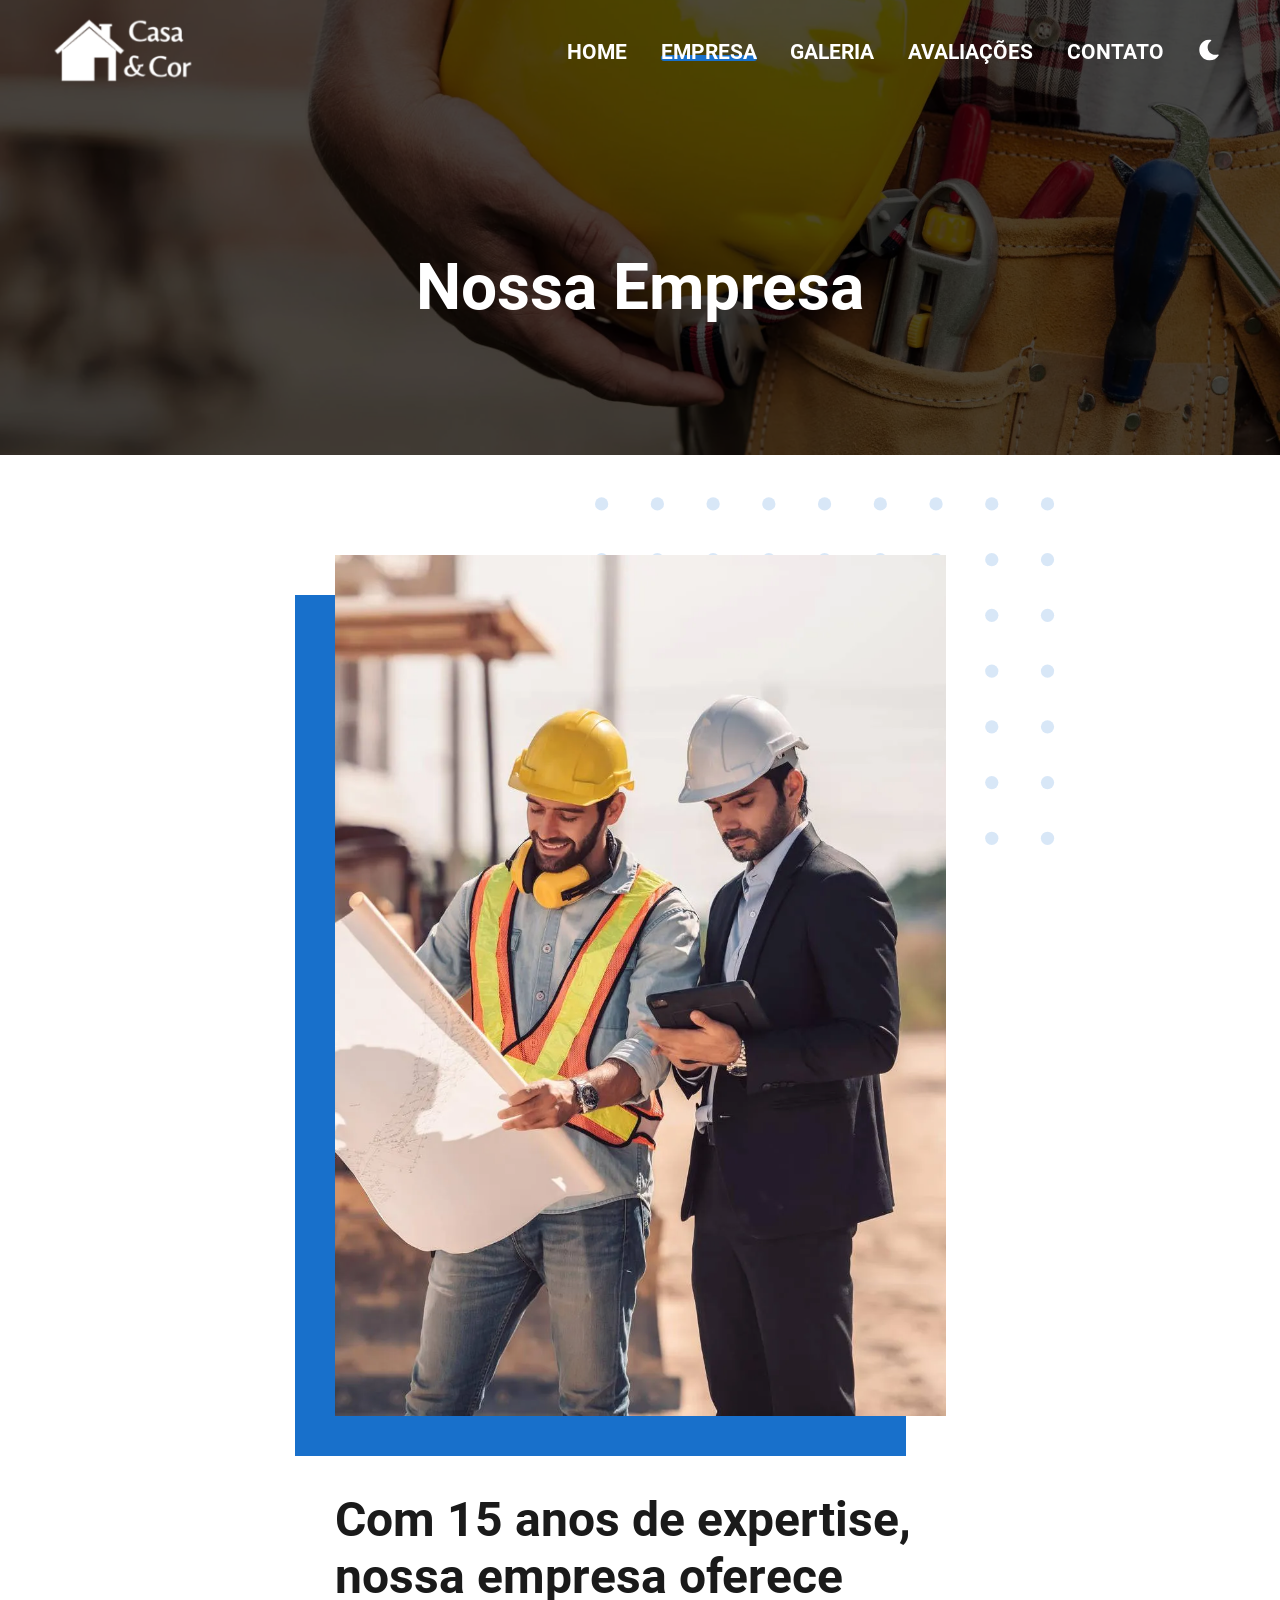
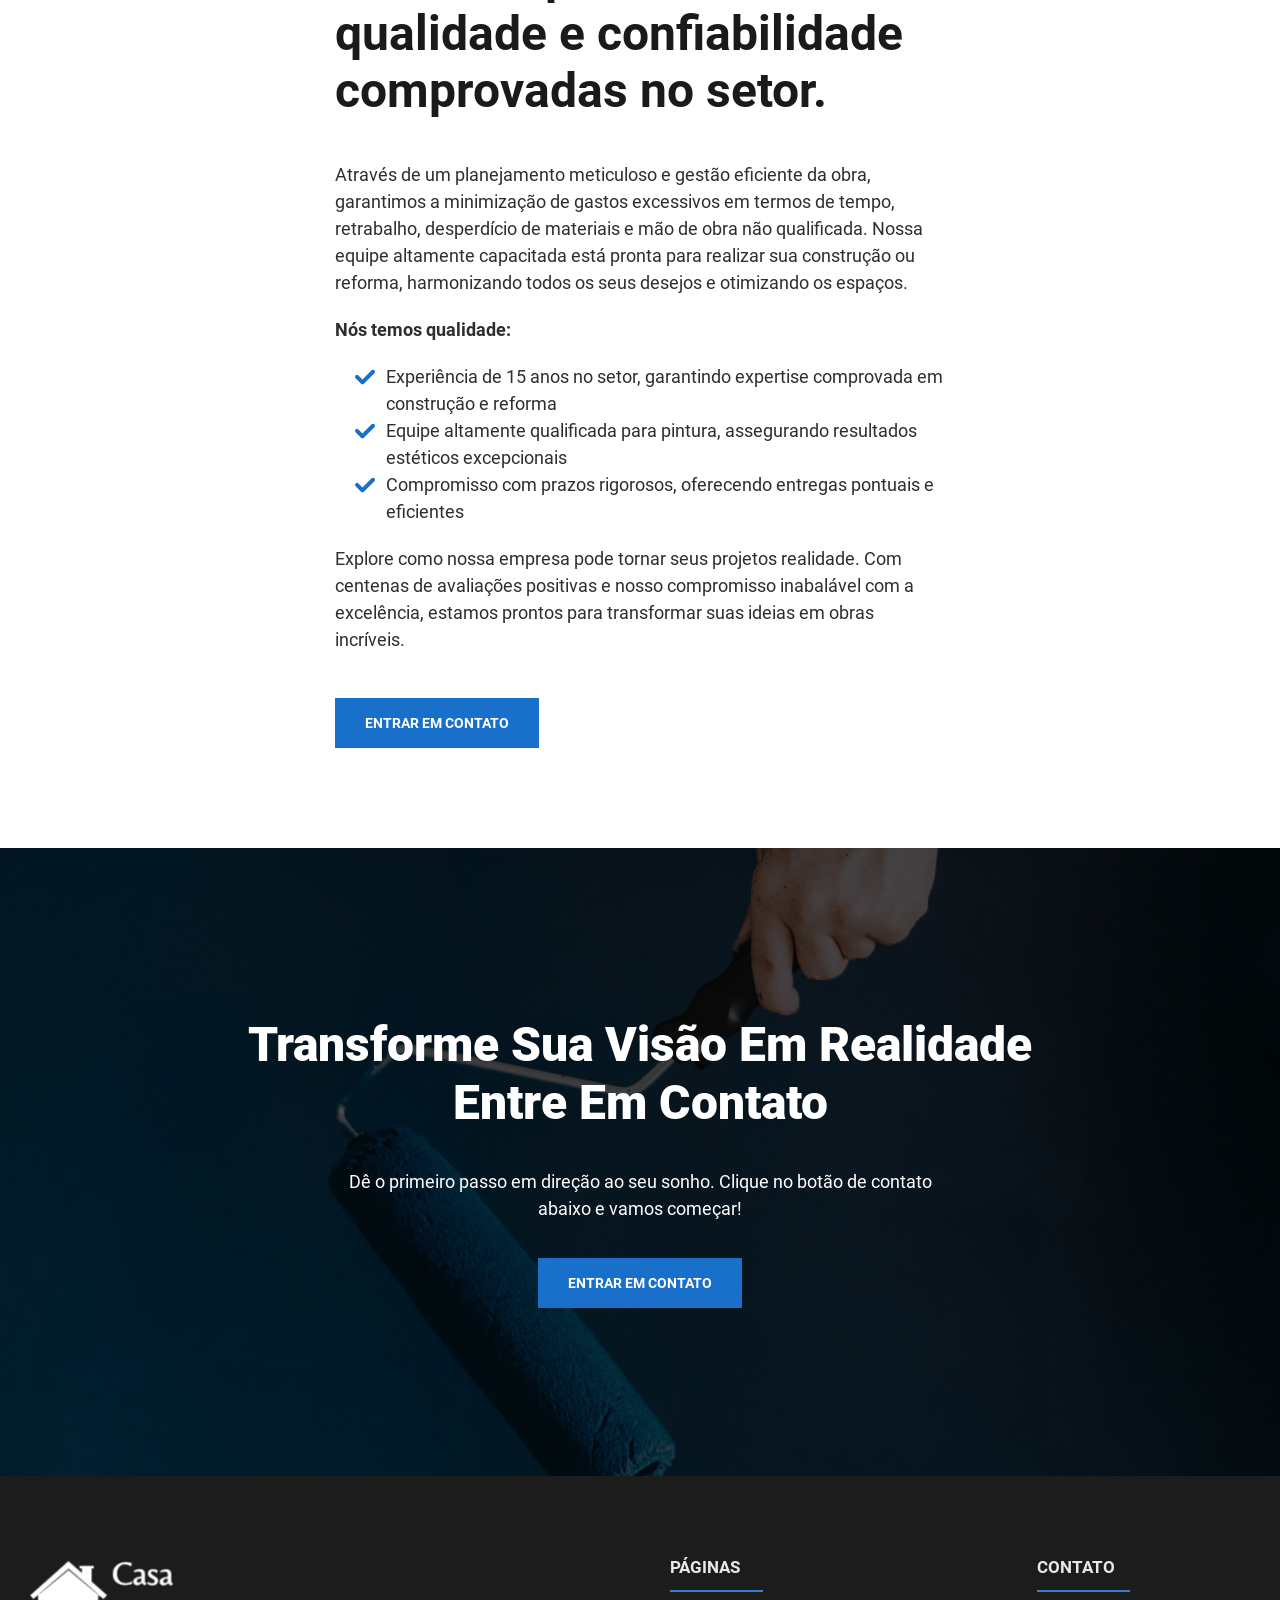
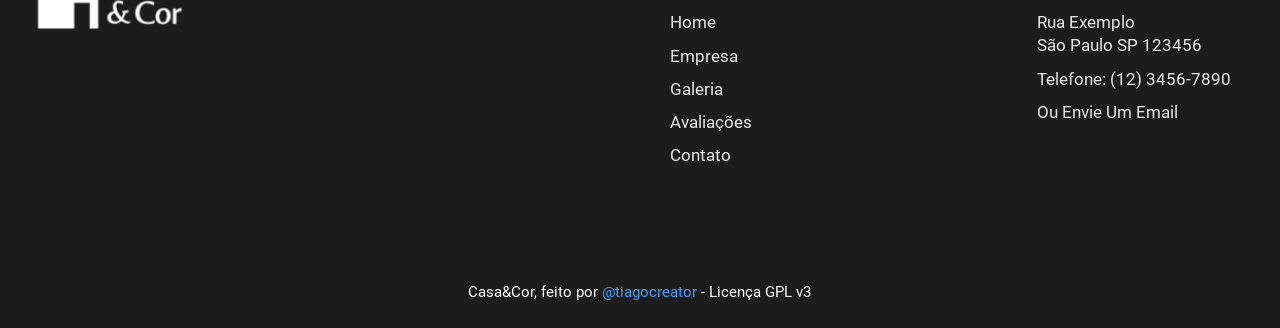
==== commit 4772a1b9: "Fix bugs" ====
--- a/about.html
+++ b/about.html
@@ -29,7 +29,7 @@
     <meta name="theme-color" content="#ffffff">
 
     <!-- Pré-carregar -->
-    <link rel="preload" as="image" href="/images/landing-about-m.webp" />
+    <link rel="preload" as="image" href="/images/landing-about-s.webp" />
     <link rel="preload" as="font" type="font/woff2" href="fonts/roboto-v29-latin-regular.woff2" crossorigin />
     <link rel="preload" as="font" type="font/woff2" href="fonts/roboto-v29-latin-700.woff2" crossorigin />
 
@@ -69,7 +69,7 @@
 
                 <!--Logo Dark-->
                 <img class="dark" aria-hidden="true" src="/images/logo-blue-m.webp"
-                    srcset="/images/logo-blue-m.webp, x /images/logo-blue-l.webp 2x" alt="" width="196" height="92"
+                    srcset="/images/logo-blue-m.webp 1x, /images/logo-blue-l.webp 2x" alt="" width="196" height="92"
                     decoding="async" loading="lazy">
             </a>
 
@@ -110,10 +110,11 @@
         <section id="int-hero">
             <h1 id="home-h">Nossa Empresa</h1>
             <picture>
-                <source media="(max-width: 400px)" srcset="/images/paint-s.webp">
-                <source media="(max-width: 600px)" srcset="/images/paint-m.webp">
-                <source media="(min-width: 601px)" srcset="/images/paint.webp">
-                <img aria-hidden="true" decoding="async" src="/images/paint-s.webp" alt="" width="360" height="240">
+                <source media="(max-width: 400px)" srcset="/images/landing-about-s.webp">
+                <source media="(max-width: 600px)" srcset="/images/landing-about-m.webp">
+                <source media="(min-width: 601px)" srcset="/images/landing-about.webp">
+                <img aria-hidden="true" decoding="async" src="/images/landing-about-s.webp" alt="" width="360"
+                    height="240">
             </picture>
         </section>
 
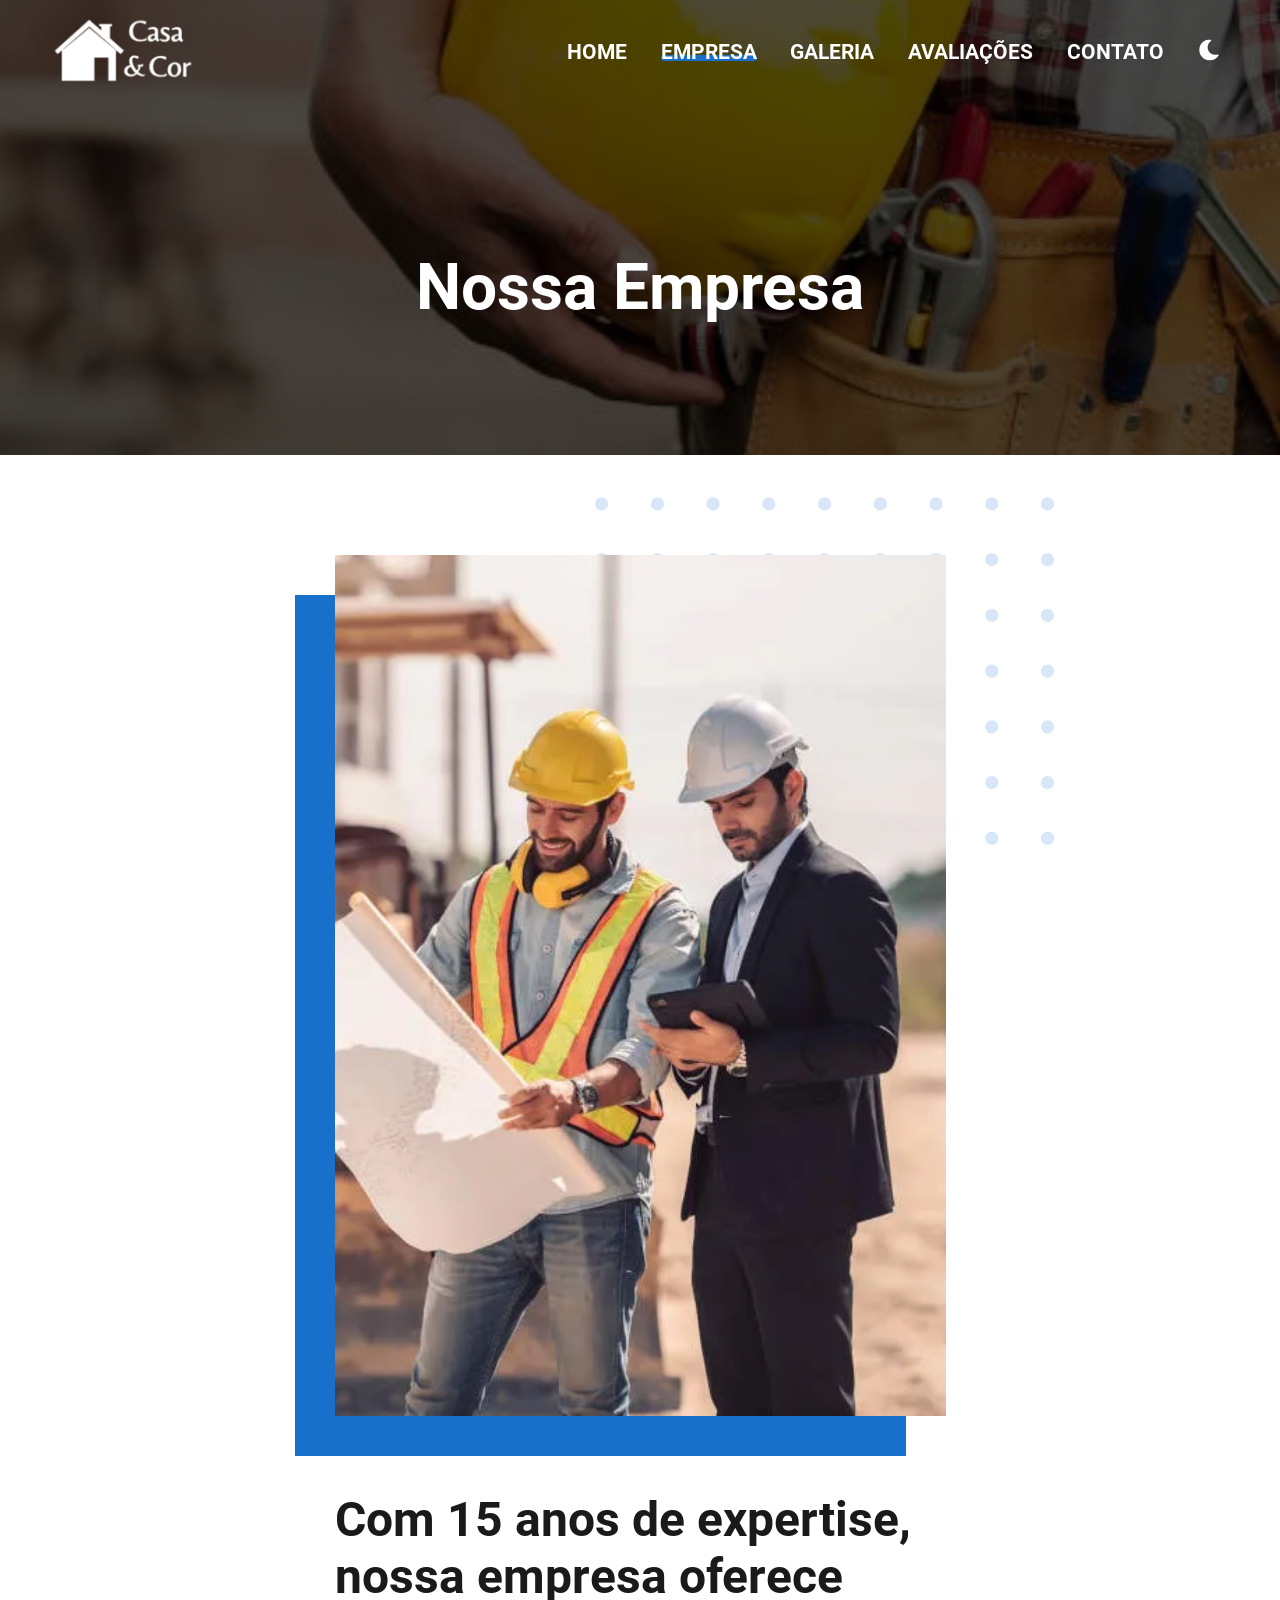
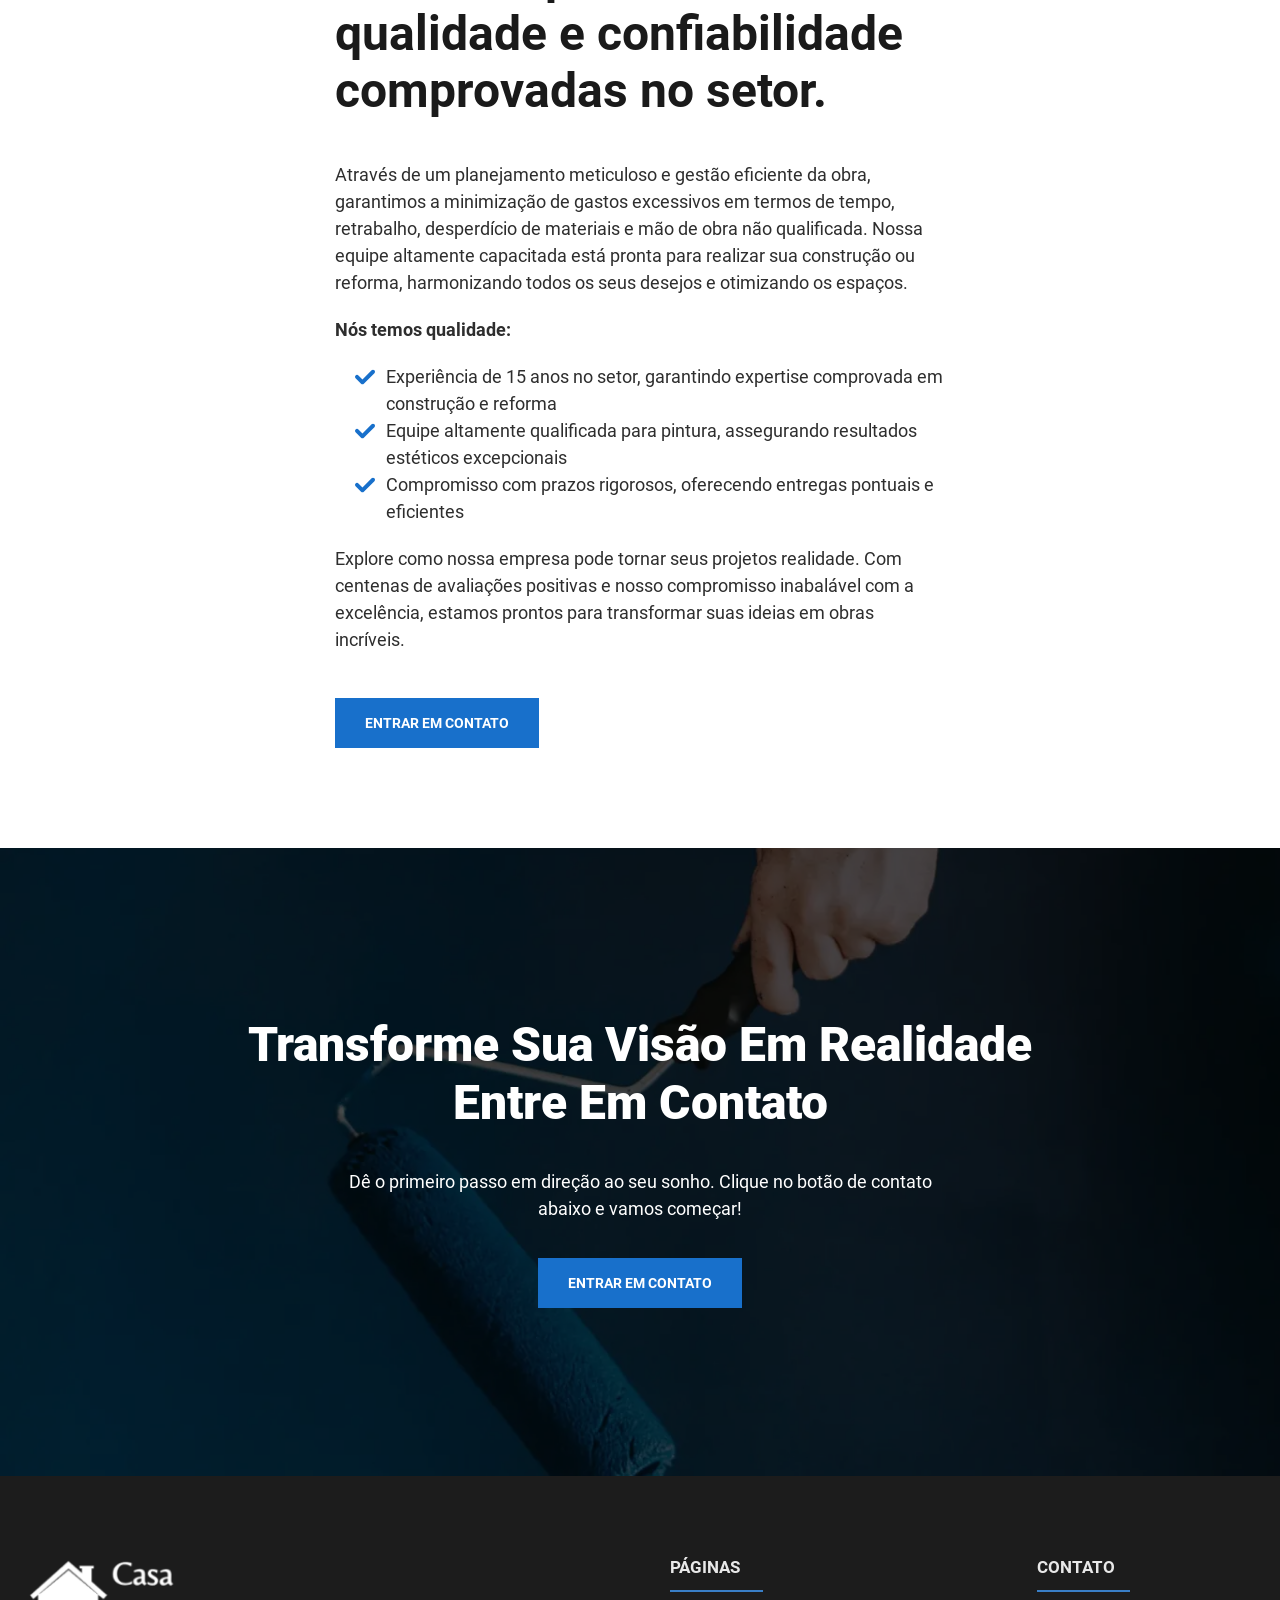
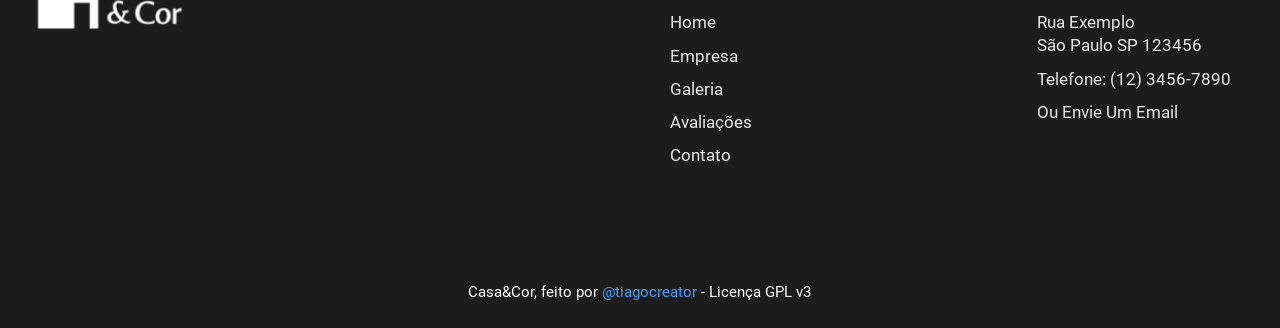
==== commit 24ec259c: "Optimize image loading and responsiveness" ====
--- a/about.html
+++ b/about.html
@@ -29,6 +29,7 @@
     <meta name="theme-color" content="#ffffff">
 
     <!-- Pré-carregar -->
+    <link rel="preload" as="image" href="/images/content-circles.svg" />
     <link rel="preload" as="image" href="/images/landing-about-s.webp" />
     <link rel="preload" as="font" type="font/woff2" href="fonts/roboto-v29-latin-regular.woff2" crossorigin />
     <link rel="preload" as="font" type="font/woff2" href="fonts/roboto-v29-latin-700.woff2" crossorigin />
@@ -111,8 +112,9 @@
             <h1 id="home-h">Nossa Empresa</h1>
             <picture>
                 <source media="(max-width: 400px)" srcset="/images/landing-about-s.webp">
-                <source media="(max-width: 600px)" srcset="/images/landing-about-m.webp">
-                <source media="(min-width: 601px)" srcset="/images/landing-about.webp">
+                <source media="(max-width: 1366px)" srcset="/images/landing-about-m.webp">
+                <source media="(max-width: 1900px)" srcset="/images/landing-about-l.webp">
+                <source media="(min-width: 1901px)" srcset="/images/landing-about.webp">
                 <img aria-hidden="true" decoding="async" src="/images/landing-about-s.webp" alt="" width="360"
                     height="240">
             </picture>
@@ -173,10 +175,10 @@
                 </div>
                 <picture class="image-box">
                     <source media="(max-width: 400px)" srcset="/images/worker-2-s.webp">
-                    <source media="(max-width: 550px)" srcset="/images/worker-2-m.webp">
-                    <source media="(max-width: 1024px)" srcset="/images/worker-2-l.webp">
-                    <source media="(min-width: 1025px)" srcset="/images/worker-2.webp">
-                    <img aria-hidden="true" loading="lazy" decoding="async" src="/images/worker-2.webp"
+                    <source media="(max-width: 750px)" srcset="/images/worker-2-m.webp">
+                    <source media="(max-width: 1366px)" srcset="/images/worker-2-l.webp">
+                    <source media="(min-width: 1367px)" srcset="/images/worker-2.webp">
+                    <img aria-hidden="true" loading="lazy" decoding="async" src="/images/worker-2-s.webp"
                         alt="engenheiros planejando a construção" width="220" height="226">
                 </picture>
             </div>
@@ -200,9 +202,10 @@
             <picture>
                 <source media="(max-width: 400px)" srcset="/images/paint-s.webp">
                 <source media="(max-width: 600px)" srcset="/images/paint-m.webp">
-                <source media="(min-width: 601px)" srcset="/images/paint.webp">
-                <img aria-hidden="true" loading="lazy" decoding="async" src="/images/paint-s.webp" alt="pincel de tinta"
-                    width="360" height="240">
+                <source media="(max-width: 1366px)" srcset="/images/paint-l.webp">
+                <source media="(min-width: 1367px)" srcset="/images/paint.webp">
+                <img aria-hidden="true" loading="lazy" decoding="async" src="/images/paint-s.webp" alt="" width="360"
+                    height="240">
             </picture>
         </section>
 
